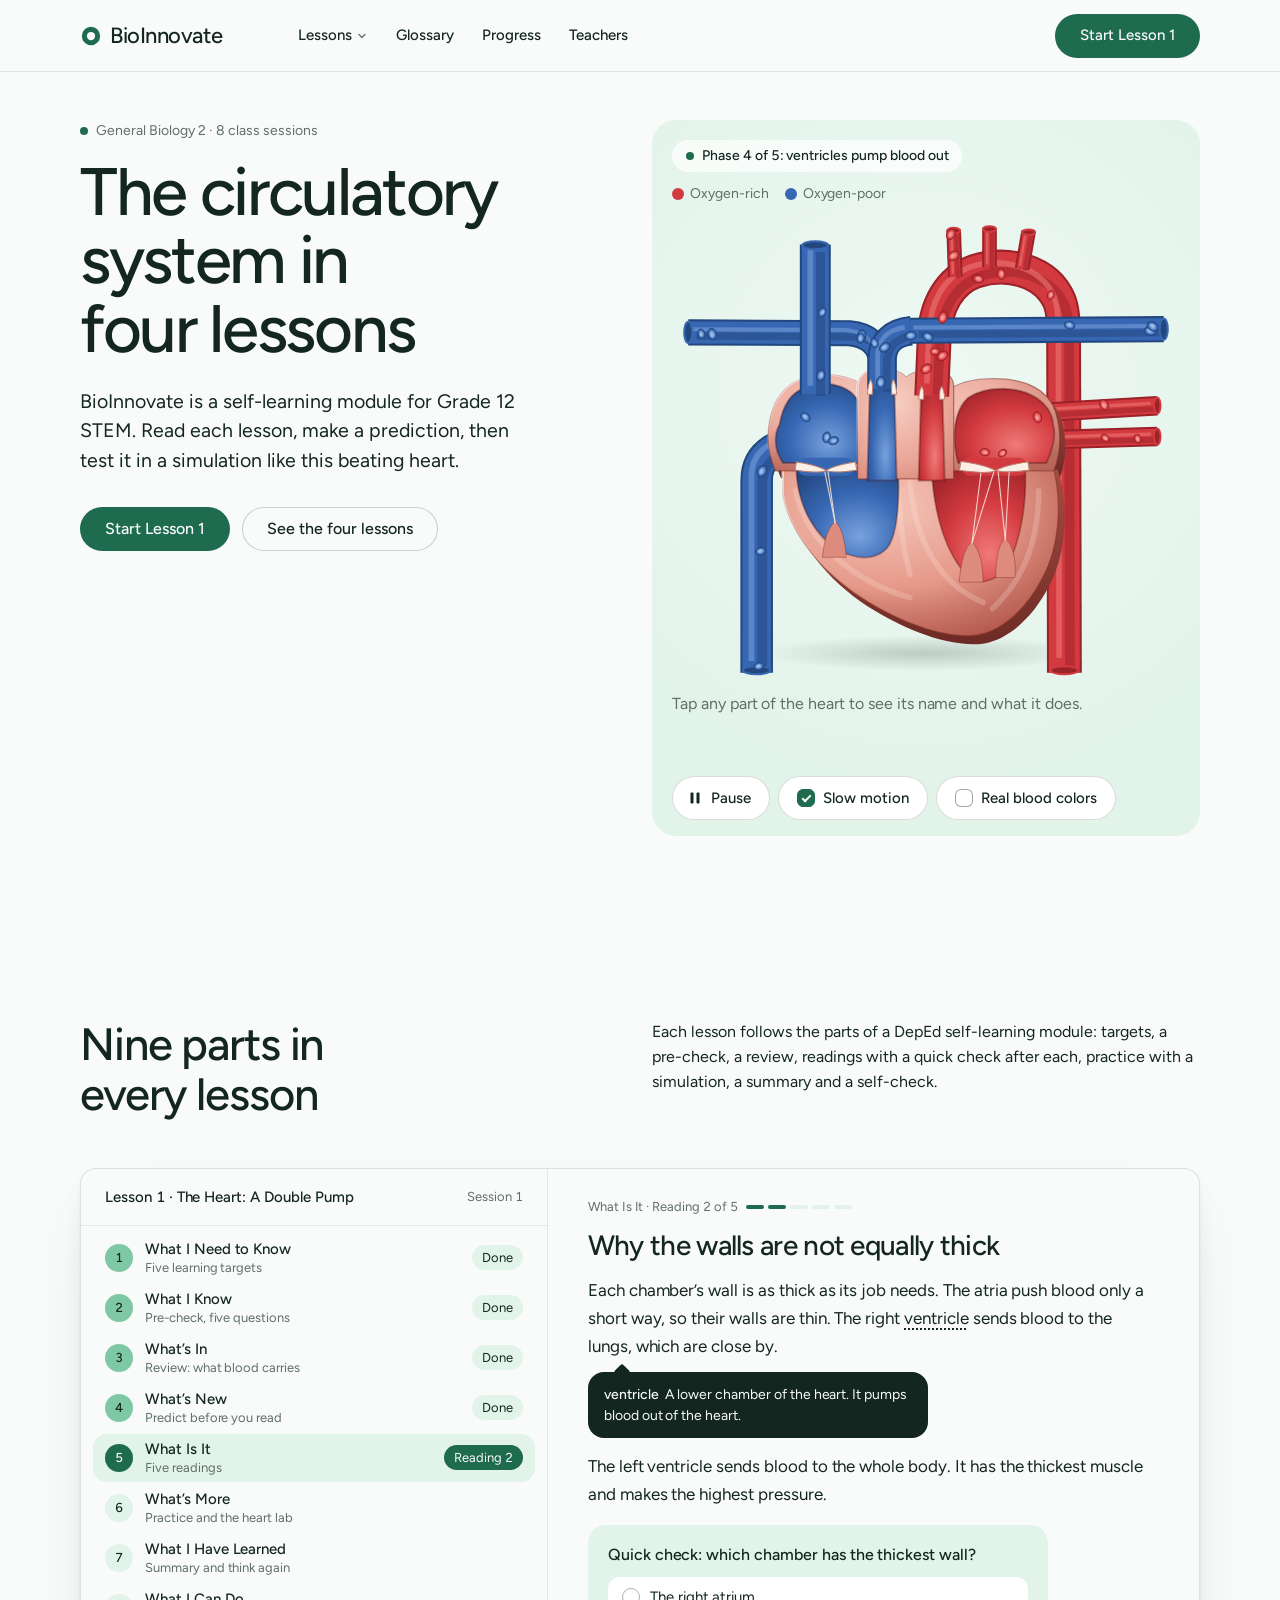
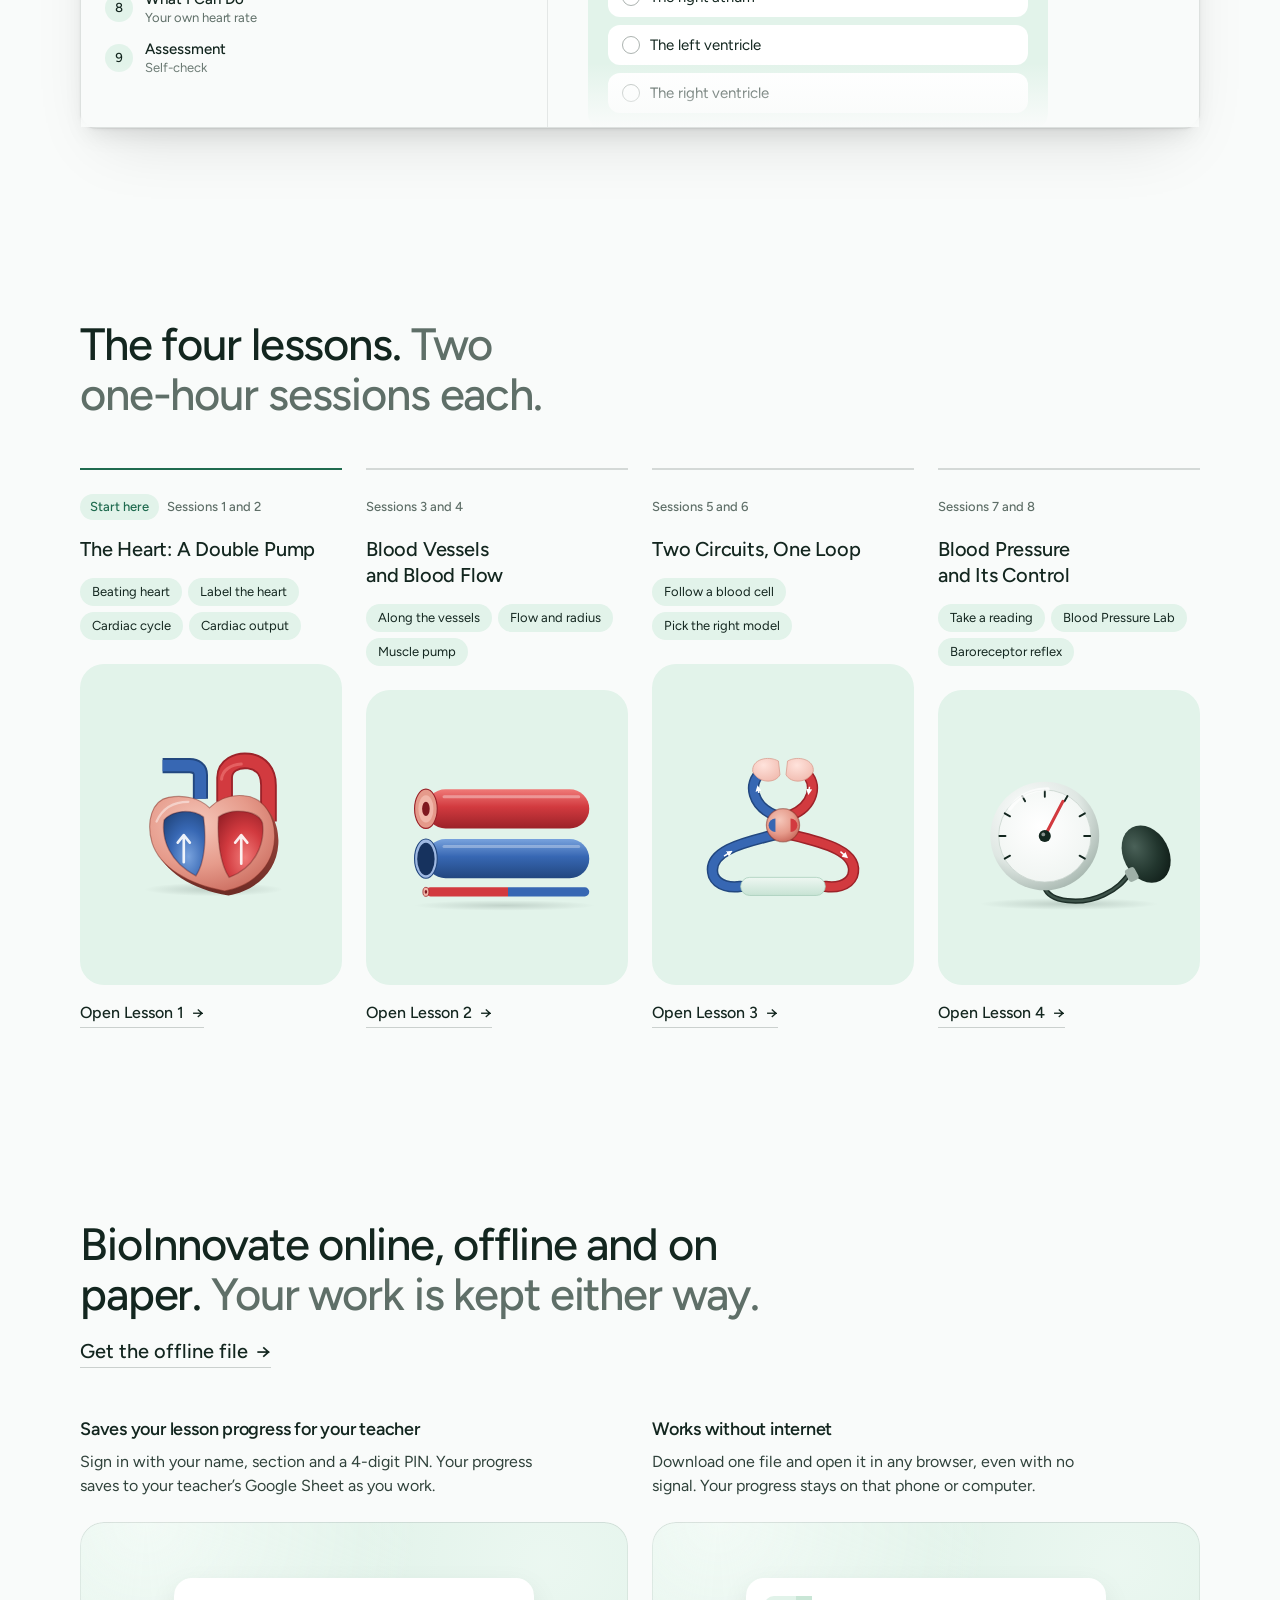
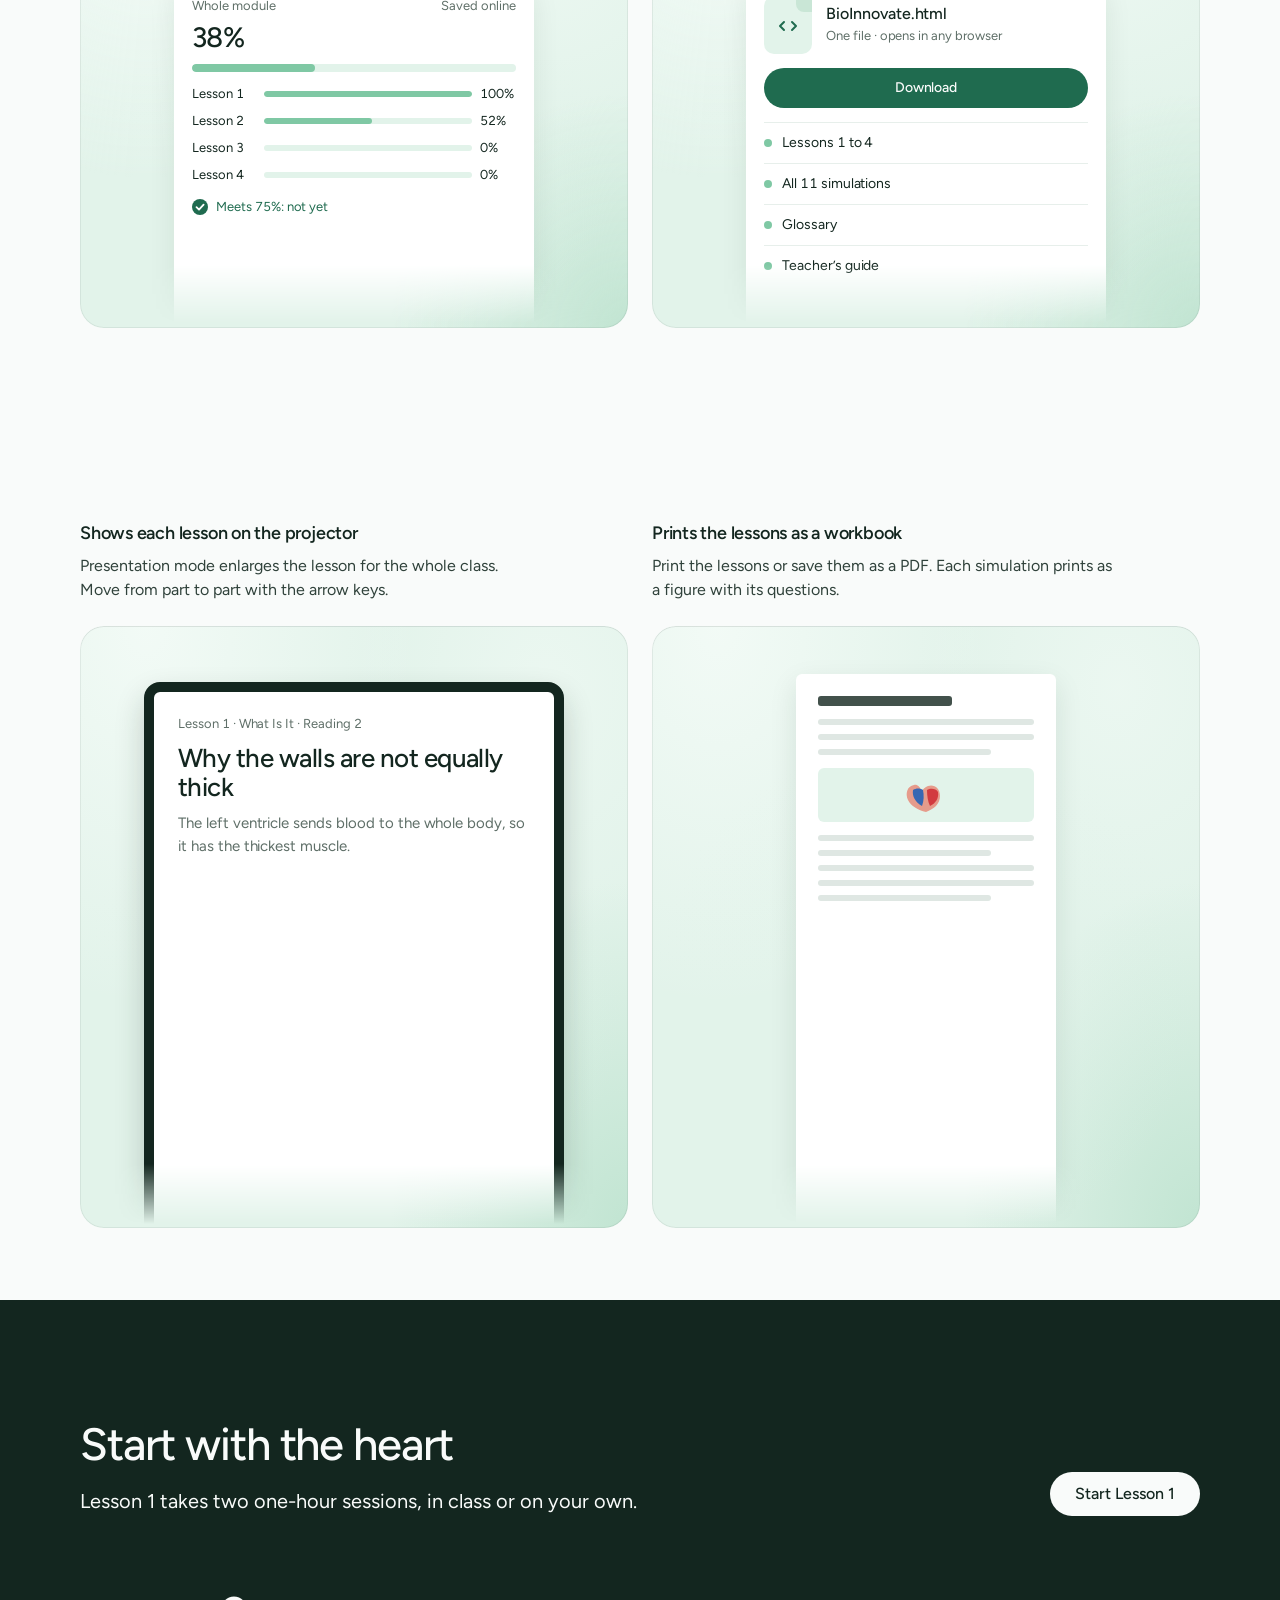
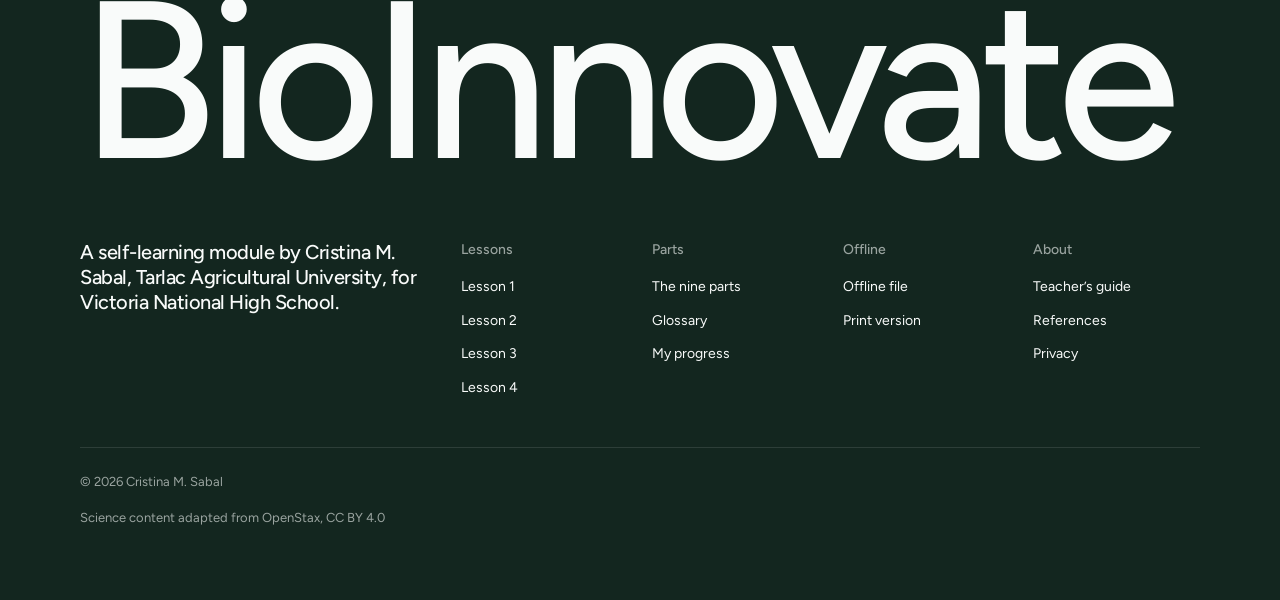
==== index.html @ c9f51836 "BioInnovate: four lessons, simulations, online saving, teacher guide, print and offline file Co-Auth" ====
<!doctype html>
<html lang="en" data-type="software" data-radius="round" data-buttons="solid" data-motion>
<head>
<meta charset="utf-8">
<meta name="viewport" content="width=device-width, initial-scale=1">
<title>BioInnovate: circulatory system lessons for Grade 12 STEM</title>
<meta name="description" content="A self-learning module on the heart, blood vessels and blood pressure for General Biology 2, with simulations you can change, online saving and an offline file.">
<meta property="og:type" content="website">
<meta property="og:title" content="BioInnovate: circulatory system lessons for Grade 12 STEM">
<meta property="og:description" content="Four reading-first lessons on the heart and circulation, with simulations, for General Biology 2.">
<meta property="og:image" content="share.jpg">
<meta name="twitter:card" content="summary_large_image">
<link rel="icon" href="favicon.svg" type="image/svg+xml">
<meta name="theme-color" content="#f9fbfa">
<!-- <link rel="canonical" href="https://[the module's address]/"> -->
<meta name="site-kind" content="software">
<meta name="page-type" content="software">
<link rel="preload" href="fonts/figtree.woff" as="font" type="font/woff" crossorigin>
<link rel="stylesheet" href="assets/system.css">
<link rel="stylesheet" href="assets/ui/cards.css">
<link rel="stylesheet" href="assets/motion/motion.css">
<link rel="stylesheet" href="assets/layout/layout.css">
<style>
:root {
  --p-bg: #f9fbfa; --p-surface: #e2f3ea; --p-ink: #13261f; --p-muted: #5f6f68;
  --p-accent: #1f6b4f; --p-accent-ink: #f9fbfa; --p-action: #1f6b4f; --p-action-ink: #f9fbfa;
  --p-inv-bg: #13261f; --p-inv-surface: #21332c; --p-inv-ink: #f9fbfa; --p-inv-muted: #99a39f;
  --p-inv-accent: #f9fbfa; --p-inv-accent-ink: #13261f; --p-inv-action: #f9fbfa; --p-inv-action-ink: #13261f;
  --font-display: "Figtree", system-ui, sans-serif;
  --font-text: "Figtree", system-ui, sans-serif;
  --display-weight: 500;
  --display-tracking: -0.025em;
  --display-tracking-xl: -0.035em;
}
</style>
<link rel="stylesheet" href="assets/ui/base.css">
<link rel="stylesheet" href="css/site.css">
<link rel="stylesheet" href="css/sim.css">
<script>document.documentElement.classList.add('m-enter');setTimeout(()=>document.documentElement.classList.add('m-enter-done'),700)</script>
</head>
<body>
<!-- type: software (BioInnovate is a web module; its lessons and simulations are the product's own UI)
     deal: palette the client's own (brief: Tinig Labs style, start.mjs brand) · type figtree (brief) ·
     hero split (brief: the reference's words-left, panel-right hero) · nav nav-mega with one small menu ·
     close close-word · footer footer-dark (dealt again: footer-statement's sage ground is outside the
     brief's palette) · rhythm space · buttons solid on the round radius: pills, the secondary outlined as in the reference (brief; arrow was dealt) · mark ring · radius round
     (brief: 24px cards, pill buttons) · grounds none · effect none (brief: calm)
     moments: none (brief: nothing moves on scroll; the hero's beating heart is the page's one moving piece)
     screens: hero 1 · inside 1 · lessons 1 · use 2 · closing 1 -->

<header class="nav">
  <div class="wrap nav__bar">
    <a class="skip-link" href="#top">Skip to content</a>
    <a class="nav__logo" href="#top"><span class="mark" data-mark="ring" aria-hidden="true"></span>BioInnovate</a>
    <nav class="nav__links" aria-label="Main">
      <div class="nav__item">
        <a class="nav__link" href="#lessons">Lessons <svg class="chev" viewBox="0 0 12 12" aria-hidden="true"><path d="M3 4.5l3 3 3-3" fill="none" stroke="currentColor" stroke-width="1.5" stroke-linecap="round" stroke-linejoin="round"/></svg></a>
        <div class="nav__menu">
          <div class="wrap grid">
            <div class="menu-col span-3">
              <p class="t-label">Sessions 1 to 4</p>
              <a href="lesson-1.html">The Heart: A Double Pump<span>Chambers, valves, one beat</span></a>
              <a href="lesson-2.html">Blood Vessels and Blood Flow<span>Pressure, speed, resistance</span></a>
            </div>
            <div class="menu-col span-3">
              <p class="t-label">Sessions 5 to 8</p>
              <a href="lesson-3.html">Two Circuits, One Loop<span>The lungs, the body, real color</span></a>
              <a href="lesson-4.html">Blood Pressure and Its Control<span>Readings and how they change</span></a>
            </div>
          </div>
        </div>
      </div>
      <div class="nav__item"><a class="nav__link" href="glossary.html">Glossary</a></div>
      <div class="nav__item"><a class="nav__link" href="progress.html">Progress</a></div>
      <div class="nav__item"><a class="nav__link" href="teacher.html">Teachers</a></div>
    </nav>
    <div class="nav__actions">
      <a class="btn btn--primary" href="lesson-1.html">Start Lesson 1</a>
    </div>
    <button class="nav__toggle" type="button" aria-expanded="false" aria-label="Menu">
      <svg width="18" height="18" viewBox="0 0 18 18" aria-hidden="true"><path d="M2 5h14M2 13h14" stroke="currentColor" stroke-width="1.6" stroke-linecap="round"/></svg>
    </button>
  </div>
</header>

<main id="top">
  <section class="hero hero--split" data-enter aria-labelledby="hero-h">
    <div class="wrap"><div class="hero-text grid hero__grid">
      <div class="hero__text span-5">
        <p class="hero__kicker"><span class="dot" aria-hidden="true"></span>General Biology 2 · 8 class sessions</p>
        <h1 id="hero-h">The circulatory system in four lessons</h1>
        <p class="hero__lead">BioInnovate is a self-learning module for Grade 12 STEM. Read each lesson, make a prediction, then test it in a simulation like this beating heart.</p>
        <div class="btn-row"><a class="btn btn--primary" href="lesson-1.html">Start Lesson 1</a><a class="btn btn--secondary" href="#lessons">See the four lessons</a></div>
      </div>
      <div class="hero__media hero__sim span-6 start-7" data-enter-media>
        <div id="hero-heart" class="ui ui-sim"></div>
      </div>
    </div></div>
  </section>

  <section class="section" id="inside" aria-labelledby="inside-h">
    <div class="wrap">
      <div class="grid">
        <h2 id="inside-h" class="span-5">Nine parts in every lesson</h2>
        <p class="span-6 start-7">Each lesson follows the parts of a DepEd self-learning module: targets, a pre-check, a review, readings with a quick check after each, practice with a simulation, a summary and a self-check.</p>
      </div>
      <div class="ui app fill" role="img" aria-label="Lesson 1 open on its fifth part, What Is It: the nine parts listed beside the second reading, with a glossary note open and a quick check below">
        <div class="app__pane app__pane--list"><div class="ui ui-parts">
          <div class="lw-bar"><span class="lw-bar__title">Lesson 1 · The Heart: A Double Pump</span><span class="lw-bar__meta">Session 1</span></div>
          <div class="lw-list">
            <div class="lw-row" data-state="done"><span class="lw-row__n">1</span><span class="lw-row__name">What I Need to Know<span class="lw-row__sub">Five learning targets</span></span><span class="lw-chip">Done</span></div>
            <div class="lw-row" data-state="done"><span class="lw-row__n">2</span><span class="lw-row__name">What I Know<span class="lw-row__sub">Pre-check, five questions</span></span><span class="lw-chip">Done</span></div>
            <div class="lw-row" data-state="done"><span class="lw-row__n">3</span><span class="lw-row__name">What’s In<span class="lw-row__sub">Review: what blood carries</span></span><span class="lw-chip">Done</span></div>
            <div class="lw-row" data-state="done"><span class="lw-row__n">4</span><span class="lw-row__name">What’s New<span class="lw-row__sub">Predict before you read</span></span><span class="lw-chip">Done</span></div>
            <div class="lw-row" data-state="now"><span class="lw-row__n">5</span><span class="lw-row__name">What Is It<span class="lw-row__sub">Five readings</span></span><span class="lw-chip">Reading 2</span></div>
            <div class="lw-row"><span class="lw-row__n">6</span><span class="lw-row__name">What’s More<span class="lw-row__sub">Practice and the heart lab</span></span></div>
            <div class="lw-row"><span class="lw-row__n">7</span><span class="lw-row__name">What I Have Learned<span class="lw-row__sub">Summary and think again</span></span></div>
            <div class="lw-row"><span class="lw-row__n">8</span><span class="lw-row__name">What I Can Do<span class="lw-row__sub">Your own heart rate</span></span></div>
            <div class="lw-row"><span class="lw-row__n">9</span><span class="lw-row__name">Assessment<span class="lw-row__sub">Self-check</span></span></div>
          </div>
        </div></div>
        <div class="app__pane app__pane--open">
          <div class="ui ui-reading lw-open">
            <div class="lw-open__label">What Is It · Reading 2 of 5 <span class="lw-open__dots"><i class="on"></i><i class="on"></i><i></i><i></i><i></i></span></div>
            <div class="lw-open__title">Why the walls are not equally thick</div>
            <p>Each chamber’s wall is as thick as its job needs. The atria push blood only a short way, so their walls are thin. The right <span class="lw-term">ventricle</span> sends blood to the lungs, which are close by.</p>
            <div class="lw-pop"><b>ventricle</b> A lower chamber of the heart. It pumps blood out of the heart.</div>
            <p class="lw-p2">The left ventricle sends blood to the whole body. It has the thickest muscle and makes the highest pressure.</p>
            <div class="lw-check">
              <div class="lw-check__q">Quick check: which chamber has the thickest wall?</div>
              <div class="lw-opt"><i></i>The right atrium</div>
              <div class="lw-opt"><i></i>The left ventricle</div>
              <div class="lw-opt"><i></i>The right ventricle</div>
            </div>
          </div>
        </div>
      </div>
    </div>
  </section>

  <section class="section" id="lessons" aria-labelledby="lessons-h">
    <div class="wrap">
      <div class="section-head">
        <h2 id="lessons-h">The four lessons. <span class="muted desk">Two one-hour sessions each.</span></h2>
      </div>
      <ol class="grid path fill">
        <li class="path__step span-3 m-zoom" data-state="now">
          <p class="path__state"><span class="path__chip">Start here</span><span>Sessions 1 and 2</span></p>
          <h3>The Heart: A Double Pump</h3>
          <ul class="path__sims"><li>Beating heart</li><li>Label the heart</li><li>Cardiac cycle</li><li>Cardiac output</li></ul>
          <div class="path__pic"><img src="img/l1.svg" alt="A heart cut open: a blue right side and a red left side, two pumps side by side" width="320" height="200" loading="lazy"></div>
          <a class="link" href="lesson-1.html">Open Lesson 1</a>
        </li>
        <li class="path__step span-3 m-zoom" data-state="next">
          <p class="path__state"><span>Sessions 3 and 4</span></p>
          <h3>Blood Vessels and Blood Flow</h3>
          <ul class="path__sims"><li>Along the vessels</li><li>Flow and radius</li><li>Muscle pump</li></ul>
          <div class="path__pic"><img src="img/l2.svg" alt="Three blood vessels cut across: an artery, a vein and a capillary" width="320" height="200" loading="lazy"></div>
          <a class="link" href="lesson-2.html">Open Lesson 2</a>
        </li>
        <li class="path__step span-3 m-zoom" data-state="next">
          <p class="path__state"><span>Sessions 5 and 6</span></p>
          <h3>Two Circuits, One Loop</h3>
          <ul class="path__sims"><li>Follow a blood cell</li><li>Pick the right model</li></ul>
          <div class="path__pic"><img src="img/l3.svg" alt="Blood’s double loop: heart to lungs and back, then heart to body and back" width="320" height="200" loading="lazy"></div>
          <a class="link" href="lesson-3.html">Open Lesson 3</a>
        </li>
        <li class="path__step span-3 m-zoom" data-state="next">
          <p class="path__state"><span>Sessions 7 and 8</span></p>
          <h3>Blood Pressure and Its Control</h3>
          <ul class="path__sims"><li>Take a reading</li><li>Blood Pressure Lab</li><li>Baroreceptor reflex</li></ul>
          <div class="path__pic"><img src="img/l4.svg" alt="A blood pressure gauge joined by a tube to a squeeze bulb" width="320" height="200" loading="lazy"></div>
          <a class="link" href="lesson-4.html">Open Lesson 4</a>
        </li>
      </ol>
    </div>
  </section>

  <section class="section g2 g2m" id="use" aria-labelledby="use-h">
    <div class="wrap">
      <div class="group">
        <div class="section-head">
          <h2 id="use-h">BioInnovate online, offline and on paper. <span class="muted desk">Your work is kept either way.</span></h2>
          <p><a class="link" href="BioInnovate.html" download>Get the offline file</a></p>
        </div>
        <div class="grid">
          <article class="card card--row card--open span-6">
            <h3>Saves your lesson progress for your teacher</h3>
            <p>Sign in with your name, section and a 4-digit PIN. <span class="desk">Your progress saves to your teacher’s Google Sheet as you work.</span></p>
            <div class="panel"><div class="stage stage--fade-b"><div class="at-rise fit to-edge" style="--fit-max:360px;--ax:max(24px, 50% - 180px);--ay:56px;--ay-sm:24px">
              <div class="ui ui-mini mini" role="img" aria-label="A progress card: whole module 38 percent, Lesson 1 done, Lesson 2 half done, saved online">
                <div class="mini__label"><span>Whole module</span><span>Saved online</span></div>
                <div class="mini__big">38%</div>
                <div class="mini__bar"><i style="width:38%"></i></div>
                <div class="mini__rows">
                  <div class="mini__row"><span>Lesson 1</span><span class="mini__bar"><i style="width:100%"></i></span><span>100%</span></div>
                  <div class="mini__row"><span>Lesson 2</span><span class="mini__bar"><i style="width:52%"></i></span><span>52%</span></div>
                  <div class="mini__row"><span>Lesson 3</span><span class="mini__bar"><i style="width:0%"></i></span><span>0%</span></div>
                  <div class="mini__row"><span>Lesson 4</span><span class="mini__bar"><i style="width:0%"></i></span><span>0%</span></div>
                </div>
                <div class="mini__ok">Meets 75%: not yet</div>
              </div>
            </div></div></div>
          </article>
          <article class="card card--row card--open span-6">
            <h3>Works without internet</h3>
            <p>Download one file and open it in any browser, even with no signal. <span class="desk">Your progress stays on that phone or computer.</span></p>
            <div class="panel"><div class="stage stage--fade-b"><div class="at-rise fit to-edge" style="--fit-max:360px;--ax:max(24px, 50% - 180px);--ay:56px;--ay-sm:24px">
              <div class="ui ui-mini mini" role="img" aria-label="A download card for the one-file offline version of BioInnovate and what it holds">
                <div class="mini-file">
                  <span class="mini-file__ico"><svg viewBox="0 0 24 24" aria-hidden="true"><path d="M8 8 4 12l4 4M16 8l4 4-4 4" fill="none" stroke="#1f6b4f" stroke-width="2" stroke-linecap="round" stroke-linejoin="round"/></svg></span>
                  <span><span class="mini-file__name">BioInnovate.html</span><span class="mini-file__sub">One file · opens in any browser</span></span>
                </div>
                <div class="mini-file__btn">Download</div>
                <div class="mini-file__list"><span>Lessons 1 to 4</span><span>All 11 simulations</span><span>Glossary</span><span>Teacher’s guide</span></div>
              </div>
            </div></div></div>
          </article>
        </div>
      </div>
      <div class="grid">
        <article class="card card--row card--open span-6">
          <h3>Shows each lesson on the projector</h3>
          <p>Presentation mode enlarges the lesson for the whole class. <span class="desk">Move from part to part with the arrow keys.</span></p>
          <div class="panel"><div class="stage stage--fade-b"><div class="at-rise fit to-edge" style="--fit-max:420px;--ax:max(24px, 50% - 210px);--ay:56px;--ay-sm:24px">
            <div class="ui ui-mini mini-slide" role="img" aria-label="A lesson part shown large on a projector in presentation mode">
              <span class="mini-slide__k">Lesson 1 · What Is It · Reading 2</span>
              <span class="mini-slide__t">Why the walls are not equally thick</span>
              <span class="mini-slide__p">The left ventricle sends blood to the whole body, so it has the thickest muscle.</span>
              <span class="mini-slide__keys" aria-hidden="true"><i>←</i><i>→</i></span>
            </div>
          </div></div></div>
        </article>
        <article class="card card--row card--open span-6">
          <h3>Prints the lessons as a workbook</h3>
          <p>Print the lessons or save them as a PDF. <span class="desk">Each simulation prints as a figure with its questions.</span></p>
          <div class="panel"><div class="stage stage--fade-b"><div class="at-rise fit to-edge" style="--fit-max:260px;--ax:max(24px, 50% - 130px);--ay:48px;--ay-sm:24px">
            <div class="ui ui-mini mini-page" role="img" aria-label="A printed workbook page with a title, text, a figure and question lines">
              <i class="t"></i><i></i><i></i><i class="s"></i>
              <span class="fig"><svg viewBox="0 0 60 40" aria-hidden="true"><path d="M18 10c-7 1-9 9-6 15 3 6 10 10 18 12 8-3 14-8 14-16 0-8-6-12-12-10-3 1-5 3-6 5-2-4-5-7-8-6z" fill="#e69b8b"/><path d="M17 15c-1 6 2 12 9 16 2-5 2-11 1-16-3-2-7-2-10 0z" fill="#3767b3"/><path d="M31 15c0 6 1 12 3 16 6-3 9-8 8-14-2-4-8-4-11-2z" fill="#d23a3f"/></svg></span>
              <i></i><i class="s"></i><i></i><i></i><i class="s"></i>
            </div>
          </div></div></div>
        </article>
      </div>
    </div>
  </section>
</main>

<footer class="footer closing footer--dark ground-inverse g2m" id="contact" aria-labelledby="close-h">
  <div class="wrap">
    <div class="closing__cta close--word">
      <div class="section-head--split">
        <div><h2 id="close-h">Start with the heart</h2><p class="t-lead">Lesson 1 takes two one-hour sessions, in class or on your own.</p></div>
        <a class="btn btn--primary" href="lesson-1.html">Start Lesson 1</a>
      </div>
      <p class="close__word" aria-hidden="true">BioInnovate</p>
    </div>
    <div class="closing__links">
      <div class="grid">
        <div class="span-4 stack-4">
          <p class="footer__lede">A self-learning module by Cristina M. Sabal, Tarlac Agricultural University, for Victoria National High School.</p>
        </div>
        <div class="span-2 footer__col"><h3>Lessons</h3><ul><li><a href="lesson-1.html">Lesson 1</a></li><li><a href="lesson-2.html">Lesson 2</a></li><li><a href="lesson-3.html">Lesson 3</a></li><li><a href="lesson-4.html">Lesson 4</a></li></ul></div>
        <div class="span-2 footer__col"><h3>Parts</h3><ul><li><a href="#inside">The nine parts</a></li><li><a href="glossary.html">Glossary</a></li><li><a href="progress.html">My progress</a></li></ul></div>
        <div class="span-2 footer__col"><h3>Offline</h3><ul><li><a href="BioInnovate.html" download>Offline file</a></li><li><a href="print.html">Print version</a></li></ul></div>
        <div class="span-2 footer__col"><h3>About</h3><ul><li><a href="teacher.html">Teacher’s guide</a></li><li><a href="references.html">References</a></li><li><a href="privacy.html">Privacy</a></li></ul></div>
      </div>
      <div class="footer__legal">
        <span>&copy; 2026 Cristina M. Sabal</span>
        <div class="socials"></div>
        <a class="credits" href="references.html">Science content adapted from OpenStax, CC BY 4.0</a>
      </div>
    </div>
  </div>
</footer>

<script type="module" src="assets/system.js"></script>
<script type="module" src="assets/motion/motion.js"></script>
<script type="module" src="assets/layout/layout.js"></script>
<script src="js/heart.js"></script>
<script src="js/site.js"></script>
<script>BioHeart.mount(document.getElementById('hero-heart'), { mode: 'hero' });</script>
</body>
</html>
---- assets/system.css ----
/*
  taste-skill system.css - the one system for the page. Link it first, then assets/ui/cards.css (the
  feature card, its panel and the fragment placements), then set the palette (--p-*), the fonts and
  the radius set on :root in the page (node scripts/start.mjs prints that block).
  Do not add a second grid, spacing scale, type scale, radius scale, button or card style.
*/

/* ---------------------------------------------------------------- tokens */
:root {
  /* palette (hex only; fx.js reads --bg --surface --ink --muted --accent --accent-ink) */
  --p-bg: #ffffff;
  --p-surface: #f4f4f4;
  --p-ink: #111111;
  --p-muted: #6b6b6b;
  --p-accent: #1a4be0;
  --p-accent-ink: #ffffff;
  --p-action: #1a4be0;      /* buttons, links, focus: the accent, or the ink when the accent is too pale */
  --p-action-ink: #ffffff;
  --p-inv-bg: #111111;
  --p-inv-surface: #1c1c1c;
  --p-inv-ink: #f4f4f4;
  --p-inv-muted: #a3a3a3;
  --p-inv-accent: #ffffff;
  --p-inv-accent-ink: #111111;
  --p-inv-action: #ffffff;
  --p-inv-action-ink: #111111;
  /* the lit ground behind UI and in the closing band (references/cards.md), one per page, tech pages only
     (none on kind other, which is flat): <html data-ground="sand|sky|sage|painting">. system.js gives it to every ground
     that holds UI, on light and dark pages alike; --hue on one panel changes only its accent */
  --ground-bg: #d9ccb7; --ground-surface: #e9e0d2; --ground-ink: #2a2622; --ground-muted: #5a534a; --ground-accent: #a8794a;

  /* fonts */
  --font-display: system-ui, -apple-system, "Segoe UI", sans-serif;
  --font-text: system-ui, -apple-system, "Segoe UI", sans-serif;
  --font-mono: ui-monospace, "SFMono-Regular", Menlo, Consolas, monospace;
  --display-weight: 400;    /* headlines 400; 500 on a tech page (software, gaming, hardware) */
  --display-tracking: -0.025em;

  /* the page rhythm (references/layout-v4.md): one section per screen. The header is fixed and
     --nav tall; every section is padded --padt above and --padb (plus the phone action bar, --bar)
     below, and is exactly one or two screens tall (--h: 1 or 2; --hm on a phone). The hero's words
     start --hgap under the header and its content ends --hpadb above the fold. */
  --nav: 72px;
  --padt: 120px;
  --padb: 72px;
  --hgap: 48px;
  --hpadb: 64px;
  --bar: 0px;
  /* grid: one .wrap (alias .container) for the header, every section and the footer, the same
     --gut on both sides: 1280 wide at x 80-1360 at 1440, 342 at x 24-366 at 390 */
  --container: 1280px;
  --gut: 80px;
  --pad: var(--gut);
  --gutter: 24px;

  /* spacing: 4/8 scale */
  --s-1: 4px;  --s-2: 8px;  --s-3: 12px; --s-4: 16px; --s-5: 24px;
  --s-6: 32px; --s-7: 48px; --s-8: 64px; --s-9: 96px; --s-10: 128px;
  --section: 40px;      /* only a .section outside main (the kit's demo pages); every main > section and
                           footer.closing take --padt and --padb */
  --section-band: 56px; /* the same for an older footer outside footer.closing */
  --head-gap: 48px;     /* the one heading-to-content gap, 32 on a phone (layout.css reads it as --ly-head-gap) */
  --card-pad: 16px;     /* card padding (cards.css sets its own for cards with a panel) */
  --card-gap: 16px;     /* gap between cards */

  /* type scale (the only sizes on the page) */
  --t-label: 13px;
  --t-small: 14px;
  --t-body: 16px;
  --t-lead: 18px;
  --t-card: 18px;
  --t-h3: 24px;
  /* straight lines from the phone size at 390 to the desktop size at 1440 (system.md's table) */
  --t-h2: clamp(30px, 1.72vw + 23.3px, 48px);
  --t-h1: clamp(38px, 3.24vw + 25.4px, 72px);
  /* a big number stays a step under the h2 (VI-11): 38 at 1440, 28 at 390, so it never reads as a
     section heading; a stats row and a price set their own, smaller still */
  --t-stat: clamp(28px, .952vw + 24.29px, 38px);

  /* radius: one scale (soft by default; data-radius on <html> switches it) */
  --r-sm: 8px;  --r-md: 12px; --r-lg: 20px; --r-btn: 8px;

  /* controls (fixed here; a page never adds its own) */
  --btn-h: 44px;
  --btn-h-sm: 36px;
  --nav-h: var(--nav);  /* the older name, kept for the kit's files */
  --icon: 16px;         /* small icons: socials, menu chevrons, mono brand marks */

  /* motion: the one UI ease-out (motion.css --m-ease and ui/base.css --u-ease read it; references/motion.md) */
  --ease: cubic-bezier(.2, .8, .2, 1);
  --dur: 180ms;
}
html[data-radius="sharp"] { --r-sm: 4px; --r-md: 6px;  --r-lg: 8px;  --r-btn: 4px; }
html[data-radius="soft"]  { --r-sm: 8px; --r-md: 12px; --r-lg: 20px; --r-btn: 8px; }
html[data-radius="round"] { --r-sm: 10px; --r-md: 16px; --r-lg: 24px; --r-btn: 999px; }
/* the four lit grounds (references/cards.md); sand is the default above. painting goes with
   painterly-landscape (x.ai's daylight sky over olive hills) */
html[data-ground="sky"]      { --ground-bg: #c6d3df; --ground-surface: #d6e0e9; --ground-ink: #25303a; --ground-muted: #4d5964; --ground-accent: #3f6a92; }
html[data-ground="sage"]     { --ground-bg: #cdd6c6; --ground-surface: #dce3d6; --ground-ink: #262d24; --ground-muted: #535b51; --ground-accent: #6c8e63; }
html[data-ground="painting"] { --ground-bg: #79a8d6; --ground-surface: #a6c4e2; --ground-ink: #16212c; --ground-muted: #273949; --ground-accent: #9c9b3c; }
/* cards.css takes its card and panel radii from this scale */
html[data-radius] .card { --c-r: var(--r-lg); }
html[data-radius] .panel { --p-r: var(--r-md); }

/* a phone: the header 56, the sections padded 96 / 48, the hero's words 40 under the header and its
   content ending 24 above the fold, 24 at both sides, 12 between columns */
@media (max-width: 639px) {
  :root { --nav: 56px; --padt: 96px; --padb: 48px; --hgap: 40px; --hpadb: 24px; --gut: 24px; --gutter: 12px; --card-gap: 12px; --head-gap: 32px; }
}
@media (min-width: 640px) {
  :root { --gut: 48px; --section: 48px; --section-band: 72px; --card-pad: 24px; }
}
@media (min-width: 1024px) {
  :root { --gut: 80px; --section: 56px; --section-band: 96px; --card-gap: 24px;
          --t-lead: 20px; --t-card: 20px; --t-h3: 28px; }
  /* a place (and a local service): the 1200 column at x 120-1320 */
  html[data-type="place"] { --gut: 120px; --container: 1200px; }
}
/* a place (VI-06, ST-96, PH-23): its own smaller type (h1 48/53 and 32/37, h2 32/40 and 24/30, titles
   and the sub-line 20 and 18), the Recipe 3 hero's gap under its photograph (40, 24 on a phone),
   square photographs and cards and 2px buttons, whatever data-radius and data-buttons say */
:root[data-type="place"] {
  --hgap: 40px;
  --t-h1: clamp(32px, 1.524vw + 26.06px, 48px);
  --t-h2: clamp(24px, .762vw + 21px, 32px);
  --t-h3: clamp(20px, .381vw + 18.51px, 24px);
  --r-sm: 2px; --r-md: 0px; --r-lg: 0px; --r-btn: 2px;
}
:root[data-type="place"] :is(h1, .t-h1) { line-height: 1.104; }
:root[data-type="place"] :is(h2, .t-h2) { line-height: 1.25; }
@media (max-width: 639px) {
  :root[data-type="place"] { --hgap: 24px; }
  :root[data-type="place"] :is(h1, .t-h1) { line-height: 1.156; }
}

/* ---------------------------------------------------------------- grounds (at most three) */
:root, .ground-base {
  --bg: var(--p-bg); --surface: var(--p-surface); --ink: var(--p-ink); --muted: var(--p-muted);
  --accent: var(--p-accent); --accent-ink: var(--p-accent-ink); --card: var(--p-surface);
  --action: var(--p-action); --action-ink: var(--p-action-ink);
}
.ground-surface {
  --bg: var(--p-surface); --surface: var(--p-bg); --ink: var(--p-ink); --muted: var(--p-muted);
  --accent: var(--p-accent); --accent-ink: var(--p-accent-ink); --card: var(--p-bg);
  --action: var(--p-action); --action-ink: var(--p-action-ink);
}
.ground-inverse {
  --bg: var(--p-inv-bg); --surface: var(--p-inv-surface); --ink: var(--p-inv-ink); --muted: var(--p-inv-muted);
  --accent: var(--p-inv-accent); --accent-ink: var(--p-inv-accent-ink); --card: var(--p-inv-surface);
  --action: var(--p-inv-action); --action-ink: var(--p-inv-action-ink);
}
:root, .ground-base, .ground-surface, .ground-inverse {
  --line: color-mix(in oklab, var(--ink) 11%, transparent);
  --line-strong: color-mix(in oklab, var(--ink) 20%, transparent);
  /* effects (fx.js) and UI fragments (assets/ui) take the colours of the ground they sit on */
  --fx-bg: var(--bg); --fx-surface: var(--surface); --fx-ink: var(--ink); --fx-muted: var(--muted);
  --fx-accent: var(--accent); --fx-accent-ink: var(--accent-ink);
  --ui-font: var(--font-text); --ui-mono: var(--font-mono); --ui-radius: var(--r-md);
}
.ground-base, .ground-surface, .ground-inverse { background: var(--bg); color: var(--ink); }

/* ---------------------------------------------------------------- base */
*, *::before, *::after { box-sizing: border-box; }
/* an anchor lands on the section's top (the judge's frame): the fixed header covers --nav of its --padt */
html { -webkit-text-size-adjust: 100%; scroll-padding-top: 0; scroll-behavior: auto; margin: 0; }
body {
  margin: 0; background: var(--bg); color: var(--ink);
  font: 400 var(--t-body)/1.55 var(--font-text);
  -webkit-font-smoothing: antialiased; text-rendering: optimizeLegibility; overflow-x: clip;
}
img, svg, video, canvas { display: block; max-width: 100%; }
/* hidden means hidden, also on an img the line above makes a block (a menu tab's photograph, a peek photograph) */
[hidden] { display: none !important; }
img, video { height: auto; }
a { color: inherit; text-decoration: none; }
button { font: inherit; color: inherit; }
h1, h2, h3, h4, p, ul, ol, figure, blockquote { margin: 0; }
ul, ol { padding: 0; list-style: none; }
h1, h2, h3, h4 {
  font-family: var(--font-display); font-weight: var(--display-weight);
  letter-spacing: var(--display-tracking); text-wrap: balance; overflow-wrap: break-word;
  /* a long word (a German compound at 390) breaks at a syllable with a hyphen, in the language of <html lang>;
     only words of 10 letters or more, 4 at least on each side, so a short English heading never breaks */
  hyphens: auto; -webkit-hyphens: auto; hyphenate-limit-chars: 10 4 4;
}
h1, .t-h1 { font-size: var(--t-h1); line-height: 1.04; }
h2, .t-h2 { font-size: var(--t-h2); line-height: 1.1; }
h3, .t-h3 { font-size: var(--t-h3); line-height: 1.2; }
h4, .t-card { font-family: var(--font-text); font-weight: 500; font-size: var(--t-card); line-height: 1.3; letter-spacing: -0.01em; }
p { text-wrap: pretty; }
.t-lead  { font-size: var(--t-lead); line-height: 1.5; }
.t-body  { font-size: var(--t-body); line-height: 1.55; }
.t-small { font-size: var(--t-small); line-height: 1.5; }
.t-label { font-size: var(--t-label); font-weight: 500; line-height: 1.4; letter-spacing: 0.01em; }
.t-stat  { font-family: var(--font-display); font-weight: var(--display-weight); font-size: var(--t-stat);
           line-height: 1; letter-spacing: var(--display-tracking); font-variant-numeric: tabular-nums; }
.muted { color: var(--muted); }
.mono  { font-family: var(--font-mono); }
.measure { max-width: 62ch; }
:focus-visible { outline: 2px solid var(--action); outline-offset: 2px; border-radius: 2px; }
::selection { background: color-mix(in oklab, var(--accent) 30%, transparent); }

/* ---------------------------------------------------------------- grid */
.wrap, .container { width: min(100% - 2 * var(--gut), var(--container)); margin-inline: auto; padding-inline: 0; }
.grid { display: grid; grid-template-columns: repeat(12, minmax(0, 1fr)); column-gap: var(--gutter); row-gap: var(--card-gap); }
.grid > * { min-width: 0; grid-column: 1 / -1; }
.section { padding-block: var(--section); }

/* ---------------------------------------------------------------- one section per screen
   The page is a stack of screens. Framed at scrollY = k x the screen height, a shot shows exactly one
   section: the hero alone on the first screen, every other section (and footer.closing, the close and
   the footer in one) exactly one or two screens tall, its h2 first, --padt under its top. Heights
   and padding do it: no pinning, snapping or script.
     <section class="section" id=".." style="--h: 2">     (2 screens; --hm sets a phone's count alone)
       <div class="wrap"> the h2 first, then the content </div>     (the one in-flow child)
     </section>
   A layer (a full-bleed photograph or ground behind the words) is an <img class="layer" aria-hidden="true">
   beside the .wrap. Content must fit: one screen holds 708px of content at 1440x900 (900 - 120 - 72),
   two hold 1,608 (the second screen's part starts --padt under its top with .g2). From 640 to 1279 a
   section keeps at least its screens and grows past them rather than overlap the next. */
main > :is(section, .section), footer.closing {
  position: relative; box-sizing: border-box;
  height: calc(var(--h, 1) * 100vh); height: calc(var(--h, 1) * 100svh);
  padding: var(--padt) 0 calc(var(--padb) + var(--bar));
}
main > :is(section, .section) > :is(.wrap, .container), footer.closing > .wrap { position: relative; z-index: 1; height: 100%; }
main > :is(section, .section) > :is(.wrap, .container):not(.grid) { display: flex; flex-direction: column; }
/* a .wrap that is the section's grid too (class="wrap grid"): its rows start at the top */
main > :is(section, .section) > :is(.wrap, .container).grid { align-content: start; }
/* .fill: the block that takes what the screen leaves under the heading (a photograph, a frame) */
main > :is(section, .section) > .wrap > .fill { flex: 1 1 0; min-height: 0; }
/* two screens as two groups: row 1 the h2 and the first group, row 2 the rest (no second h2), starting
   --padt under the second screen's top, so the second shot looks like any other section */
main > :is(section, .section).g2, footer.closing.g2 { --h: 2; }
main > :is(section, .section).g2 > :is(.wrap, .container), footer.closing.g2 > .wrap { display: grid; grid-template-rows: minmax(0, 1fr) minmax(0, 1fr); row-gap: calc(var(--padt) + var(--padb) + var(--bar)); }
main > :is(section, .section).g2 > :is(.wrap, .container) > *, footer.closing.g2 > .wrap > * { min-height: 0; align-self: start; }
main > :is(section, .section).g2 > :is(.wrap, .container) > :is(.group, .fill) { align-self: stretch; }
/* a group: one screen's part of a .g2 section (its h2 and first rows, or the rest) */
.group { display: flex; flex-direction: column; min-height: 0; }
/* each screen's card row runs down to that screen's foot (the cards stretch, their panels grow), so
   the second screen of a .g2 is never a short row over an empty ground; both rows end on the same line */
@media (min-width: 1024px) {
  main > :is(section, .section).g2 > .wrap > .grid:last-child,
  main > :is(section, .section).g2 > .wrap > .group > .grid:last-child { align-self: stretch; flex: 1 1 auto; min-height: 0; }
}
.group > .fill { flex: 1 1 0; min-height: 0; }
@media (min-width: 640px) and (max-width: 1279px) {
  main > :is(section, .section):not(.hero, .section--hero), footer.closing {
    height: auto; min-height: calc(var(--h, 1) * 100vh); min-height: calc(var(--h, 1) * 100svh);
  }
  /* the section is a column and its .wrap takes all of it, so a .fill (a photograph, a frame) still
     grows to the section's foot (a min-height percentage would not resolve, leaving it at its least) */
  /* :where() keeps it at no weight, so a page's own phone- or tablet-only hiding (section.desk-only { display: none }) wins */
  :where(main > :is(section, .section):not(.hero, .section--hero), footer.closing) { display: flex; flex-direction: column; }
  main > :is(section, .section):not(.hero, .section--hero) > :is(.wrap, .container), footer.closing > .wrap { flex: 1 0 auto; height: auto; min-height: 0; }
}
/* a phone: lvh (the screen with its bars hidden) for every section but the hero; --hm when stacking
   makes the content taller than the desktop count */
@media (max-width: 639px) {
  /* at least its screens, never less: content a screen cannot hold makes the section taller (the rhythm
     check then asks for --hm: 2 or less content); a fixed height would lay its last rows over the next
     section, the fault the phone shots showed most (a list under the closing heading and its button) */
  main > :is(section, .section):not(.hero, .section--hero), footer.closing {
    height: auto; min-height: calc(var(--hm, var(--h, 1)) * 100vh); min-height: calc(var(--hm, var(--h, 1)) * 100lvh);
  }
  /* one grid row at least the screens tall that grows with the .wrap's content: the .wrap is stretched to
     it, so its .fill and its two groups still share a definite height */
  /* (at no weight, as on the tablet: a page's own section.desk-only { display: none } still hides it) */
  :where(main > :is(section, .section):not(.hero, .section--hero):has(> :is(.wrap, .container)), footer.closing) {
    display: grid; grid-template-columns: minmax(0, 1fr); grid-template-rows: 1fr; grid-auto-rows: auto;
  }
  main > :is(section, .section):not(.hero, .section--hero) > :is(.wrap, .container), footer.closing > .wrap { height: auto; }
  main > :is(section, .section).g2m, footer.closing.g2m { --hm: 2; }
  main > :is(section, .section).g2m > :is(.wrap, .container), footer.closing.g2m > .wrap { display: grid; grid-template-rows: minmax(0, 1fr) minmax(0, 1fr); row-gap: calc(var(--padt) + var(--padb) + var(--bar)); }
  /* stacked in one, the two groups keep the open cards' 32px, so the first group's last panel never meets
     the next card's title */
  main > :is(section, .section).g2:not(.g2m) > :is(.wrap, .container) { display: flex; row-gap: var(--s-6); }
  /* what the two screens leave goes around the second group, so it opens below the header, not on the fold */
  main > :is(section, .section).g2:not(.g2m) > :is(.wrap, .container) > :last-child { margin-block: auto; }
  main > :is(section, .section).g2:not(.g2m) > :is(.wrap, .container) > * { align-self: stretch; }
}
/* a layer: the photograph or ground of a whole section, under its words, edge to edge */
main > :is(section, .section) > :is(img, video, canvas, picture).layer,
footer.closing > :is(img, video, canvas, picture).layer {
  position: absolute; inset: 0; z-index: 0; width: 100%; height: 100%; max-width: none; object-fit: cover; object-position: var(--pos, 50% 50%);
}
main > :is(section, .section) > picture.layer > img { width: 100%; height: 100%; object-fit: cover; }

/* the hero: exactly the first screen, the fixed header over its top. Its words start --hgap under the
   header (--photo adds a full-bleed photograph's height above them on a place); its content ends
   --hpadb above the fold, and nothing of the next section shows, at 1440, 1024, 820 and 390.
     <section class="hero hero--<type>"><div class="wrap"><div class="hero-text"> .. </div>[one strip]</div></section>
   .hero-text holds the whole composition (the words, and the picture or window beside or under them);
   one docked strip (logos, three facts) may follow it, at most 96px, desktop only. */
main > :is(.hero, .section--hero) {
  height: 100vh; height: 100svh; min-height: 0;
  padding: calc(var(--nav) + var(--photo, 0px) + var(--hgap)) 0 calc(var(--hpadb) + var(--bar));
}
:is(.hero, .section--hero) > .wrap { height: 100%; display: grid; grid-template-rows: minmax(0, 1fr) auto; row-gap: var(--s-7); }
:is(.hero, .section--hero) > .wrap > .hero-text { min-height: 0; }
/* a phone: the hero is at least the first screen and grows when a short phone (320x640) cannot hold its
   words, buttons and picture, so nothing of it lies over the next section or under the header */
@media (max-width: 639px) {
  main > :is(.hero, .section--hero) { height: auto; min-height: 100vh; min-height: 100svh; }
  main > :is(.hero, .section--hero):has(> :is(.wrap, .container)) { display: grid; grid-template-columns: minmax(0, 1fr); grid-template-rows: 1fr; grid-auto-rows: auto; }
  main > :is(.hero, .section--hero) > :is(.wrap, .container) { height: auto; }
}
:is(.hero, .section--hero) > .wrap > .hero-strip { grid-row: 2; max-height: 96px; }
@media (max-width: 639px) { :is(.hero, .section--hero) > .wrap > .hero-strip { display: none; } }
.section--hero .section-head { max-width: 860px; }
/* the starter's own hero (hero-split): the words on span-5 top-aligned, the picture on span-6 start-7
   as tall as the hero's content box (at most 716 at 1440x900); a phone stacks words, then the picture
   in what is left */
.hero-text.hero-split { height: 100%; align-items: stretch; }
.hero-split > .hero-copy { align-self: start; }
.hero-split > .hero-visual { position: relative; min-height: 0; height: 100%; }
@media (max-width: 1023px) {
  .hero-text.hero-split { display: flex; flex-direction: column; gap: var(--s-6); }
  .hero-split > .hero-visual { flex: 1 1 0; min-height: 200px; height: auto; }
}
.hero-copy > * + * { margin-top: var(--s-5); }
/* the h1 first in the words' column: its capitals start on the picture's top line, not the line box's
   (the leading above the capitals would put the words about 12px under the photograph's top) */
.hero-copy > h1:first-child { text-box: trim-start cap alphabetic; }
.hero-copy > .btn-row { margin-top: var(--s-6); }
/* three short facts at the foot of the words' column, on the picture's bottom line (no dead space
   under the buttons): <dl class="hero-facts"><div><dt>..</dt><dd>..</dd></div> x3</dl> */
@media (min-width: 1024px) {
  .hero-split > .hero-copy { height: 100%; display: flex; flex-direction: column; }
  .hero-split > .hero-copy > .hero-facts { margin-top: auto; }
}
.hero-facts { display: grid; grid-template-columns: repeat(3, minmax(0, 1fr)); gap: var(--s-5) var(--gutter); margin: 0; }
.hero-facts > div { display: grid; gap: var(--s-1); align-content: start; }
.hero-facts dt { font-size: var(--t-small); color: var(--muted); }
.hero-facts dd { margin: 0; font-weight: 500; }
@media (max-width: 1023px) { .hero-facts { display: none; } }
/* a notice line above the h1 (changed hours, a delivery cut-off): one line with a number, static,
   starting on the left line like the h1 under it */
.hero-notice { font-size: var(--t-small); font-weight: 500; color: var(--ink); }
.hero-notice b, .hero-notice strong { font-weight: 500; color: var(--accent); }
.hero-copy > .hero-notice + h1 { margin-top: var(--s-5); }

/* a phone: open tiles from a row of three or four (rooms, goods, beans) go two-up, an odd last one
   across the row, so a row of three fits one 844px screen (stacked one under another they need two) */
@media (max-width: 639px) {
  .grid > .tile:is(.span-3, .span-4) { grid-column: auto / span 6; }
  .grid > .tile:is(.span-3, .span-4):nth-child(odd of .tile):nth-last-child(1 of .tile) { grid-column: 1 / -1; }
  .grid > .tile:is(.span-3, .span-4) .tile__head { flex-wrap: wrap; gap: 0 var(--s-2); }
}
/* a phone: open cards (words on the ground, the panel under them) stacked one under another keep 32px
   between a panel's foot and the next card's title, so a title never reads as the panel's caption */
@media (max-width: 639px) { .grid:has(> .card--open) { row-gap: var(--s-6); } }
/* a phone stacks a two-screen section's four open tiles into its two screens: their panels take 180px (a wide
   crop), so the h2 and the first two tiles of two lines each end on the first screen and the four inside both,
   not a third of a screen past. A page that sets its group's own --p-h (#features .panel) sets its phone value
   too, as the starter does */
@media (max-width: 639px) { main > :is(section, .section).g2 .card--open > .panel { --p-h: 180px; } }
/* spans: desktop >= 1024. Tablet 640-1023: text cards on span-3 and span-6 go two-up; cards with a
   panel (a visual needs the width; the one exception is a span-6 pair, below)
   and everything else (split text and visuals, span-4 cards, span-5/7/8 blocks) take the full row, so a split stacks and no row is left half empty. Phone < 640: one column. */
@media (min-width: 640px) and (max-width: 1023px) {
  .grid > .card.span-3:not(:has(> .panel)), .grid > .card.span-6:not(:has(> .panel)) { grid-column: auto / span 6; }
  /* the one exception with a panel: a 2x2 (or a pair) of span-6 cards stays two-up from 720px (a panel
     of about 310px and more, wide enough for a kit fragment), so four cards take one or two screens
     at 768-820 instead of a card per row (four stacked panels run past two screens). Split cards and
     every other span keep the full row. Under 720 a card per row. */
  @media (min-width: 720px) {
    .grid > .card.span-6:has(> .panel):not(.card--split) { grid-column: auto / span 6; }
    .grid > .card.span-6:has(> .panel):not(.card--split):nth-child(odd of .card.span-6):nth-last-child(1 of .card.span-6) { grid-column: 1 / -1; }
  }
  /* open tiles (rooms, models, people, a photo pair) go two-up; an odd last one takes the row */
  .grid > .tile:is(.span-3, .span-4, .span-6) { grid-column: auto / span 6; }
  .grid > .tile:is(.span-3, .span-4, .span-6):nth-child(odd of .tile):nth-last-child(1 of .tile) { grid-column: 1 / -1; }
}
@media (min-width: 1024px) {
  .span-2  { grid-column: auto / span 2; }
  .span-3  { grid-column: auto / span 3; }
  .span-4  { grid-column: auto / span 4; }
  .span-5  { grid-column: auto / span 5; }
  .span-6  { grid-column: auto / span 6; }
  .span-7  { grid-column: auto / span 7; }
  .span-8  { grid-column: auto / span 8; }
  .span-9  { grid-column: auto / span 9; }
  .span-10 { grid-column: auto / span 10; }
  .span-12 { grid-column: auto / span 12; }
  .start-1 { grid-column-start: 1; } .start-2 { grid-column-start: 2; } .start-3 { grid-column-start: 3; }
  .start-5 { grid-column-start: 5; } .start-6 { grid-column-start: 6; } .start-7 { grid-column-start: 7; }
  .start-4 { grid-column-start: 4; } .start-8 { grid-column-start: 8; } .start-9 { grid-column-start: 9; }
  .start-10 { grid-column-start: 10; }
  /* a split is top-aligned: the words' first line and the picture's top on one line (never centred
     against each other, never mirrored: text left, the visual right, on every split of the page) */
  .grid--middle, .grid--top { align-items: start; }
}
/* card rows: every card in a row the same height (a plain .grid stretches them) */
.grid:is(.grid--middle, .grid--top) > .card { align-self: stretch; }
/* 1024-1279: a span-4 card's panel would be about 220px wide, too narrow for real UI. Cards with a
   panel on span-4 go two-up, a span-8 one takes the row, and an odd last one takes the row too
   (steps, proof row: two, then one wide; bento: the wide card, then the four small ones two by two) */
@media (min-width: 1024px) and (max-width: 1279px) {
  .grid > .card.span-4:has(> .panel) { grid-column: auto / span 6; }
  .grid > .card.span-8:has(> .panel),
  .grid > .card.span-4:has(> .panel):nth-child(odd of .card.span-4):nth-last-child(1 of .card.span-4) { grid-column: 1 / -1; }
}

/* ---------------------------------------------------------------- section heading */
.section-head { max-width: 760px; margin-bottom: var(--head-gap); display: grid; gap: var(--s-4); }
/* every heading starts on the left line (a centred head among left ones reads as a mistake): the
   old centred head is left-aligned too */
.section-head--center { text-align: left; justify-items: start; }
/* a head row: the h2 (and its line) left, one link or the section's button at the right line */
.section-head--split { max-width: none; display: flex; align-items: end; justify-content: space-between; gap: var(--s-5); flex-wrap: wrap; }
.section-head--split > div { display: grid; gap: var(--s-4); max-width: 760px; }
.section-head p { color: var(--ink); font-size: var(--t-lead); line-height: 1.5; max-width: 60ch; }
.section-head--row { max-width: none; display: flex; align-items: end; justify-content: space-between; gap: var(--s-5); flex-wrap: wrap; }
.section-head--row > div { display: grid; gap: var(--s-4); max-width: 760px; }
/* the hero row (hero-product, hero-cycle): the h1 and its line left, the buttons right, across 1280 */
.section--hero .section-head--row { max-width: none; }

/* ---------------------------------------------------------------- buttons (one pair, a dealt look)
   One pair a page, .btn--primary and .btn--secondary, in the look dealt with the page (sections.md)
   and set once on <html data-buttons>; the markup never changes:
     solid  filled primary, outlined secondary, the radius scale (Figma; the default)
     pill   pills, a chevron after the primary's label, a tinted secondary (x.ai)
     tonal  the radius scale, a tinted secondary with no outline (Linear, Vercel)
     arrow  an arrow after the primary's label; the secondary is a text link with an arrow (Stripe)
     block  near-square corners, 48px tall; the secondary is an underlined text link (shops, hotels) */
.btn {
  display: inline-flex; align-items: center; justify-content: center; gap: var(--s-2);
  height: var(--btn-h); padding: 0 var(--s-5); border-radius: var(--r-btn); border: 1px solid transparent;
  font: 500 var(--t-body)/1 var(--font-text); letter-spacing: 0; white-space: nowrap; cursor: pointer;
  transition: background-color var(--dur) var(--ease), color var(--dur) var(--ease), border-color var(--dur) var(--ease), text-decoration-color var(--dur) var(--ease);
}
.btn--primary { background: var(--action); color: var(--action-ink); }
.btn--primary:hover { background: color-mix(in oklab, var(--action) 86%, var(--ink)); }
/* an inverted primary (the action is the ground's ink: a brand band, a lit ground): its hover steps toward the ground, as the filled one steps toward the ink */
.ground-brand .btn--primary:hover { background: color-mix(in oklab, var(--action) 88%, var(--bg)); }
/* the ground's own colour with a clear border: never grey on grey, readable on an effect too */
.btn--secondary { background: var(--bg); color: var(--ink); border-color: var(--line-strong); }
.btn--secondary:hover { background: color-mix(in oklab, var(--bg) 94%, var(--ink)); border-color: color-mix(in oklab, var(--ink) 35%, transparent); }
.btn--sm { height: var(--btn-h-sm); padding: 0 var(--s-4); font-size: var(--t-small); }
html[data-buttons="pill"] { --r-btn: 999px; }
html[data-buttons="block"] { --r-btn: 2px; --btn-h: 48px; }
html:is([data-buttons="pill"], [data-buttons="tonal"]) .btn--secondary { background: color-mix(in oklab, var(--ink) 8%, var(--bg)); border-color: transparent; }
html:is([data-buttons="pill"], [data-buttons="tonal"]) .btn--secondary:hover { background: color-mix(in oklab, var(--ink) 14%, var(--bg)); border-color: transparent; }
/* arrow and block: the secondary is a text link at the button's height (no box: one button look) */
html:is([data-buttons="arrow"], [data-buttons="block"]) .btn--secondary {
  background: none; border-color: transparent; padding-inline: var(--s-2);
  text-decoration: underline; text-underline-offset: 4px; text-decoration-color: var(--line-strong);   /* the .link look */
}
html:is([data-buttons="arrow"], [data-buttons="block"]) .btn--secondary:hover { background: none; border-color: transparent; text-decoration-color: currentColor; }
/* the glyph after a label: a chevron (pill) or an arrow (arrow), drawn so every font shows the same */
html[data-buttons="pill"] .btn--primary::after,
html[data-buttons="arrow"] :is(.btn--primary, .btn--secondary)::after {
  content: ""; flex: none; width: 12px; height: 12px; margin-right: -2px; background: currentColor;
  -webkit-mask: var(--btn-glyph) center / contain no-repeat; mask: var(--btn-glyph) center / contain no-repeat;
  transition: transform var(--dur) var(--ease);
}
html[data-buttons="pill"] { --btn-glyph: url("data:image/svg+xml,%3Csvg xmlns='http://www.w3.org/2000/svg' viewBox='0 0 12 12'%3E%3Cpath d='M4.5 2.5 8 6l-3.5 3.5' fill='none' stroke='black' stroke-width='1.6' stroke-linecap='round' stroke-linejoin='round'/%3E%3C/svg%3E"); }
html[data-buttons="arrow"] { --btn-glyph: url("data:image/svg+xml,%3Csvg xmlns='http://www.w3.org/2000/svg' viewBox='0 0 12 12'%3E%3Cpath d='M1.5 6h8.5M6.5 2.5 10 6l-3.5 3.5' fill='none' stroke='black' stroke-width='1.5' stroke-linecap='round' stroke-linejoin='round'/%3E%3C/svg%3E"); }
@media (hover: hover) and (pointer: fine) { html:is([data-buttons="pill"], [data-buttons="arrow"]) .btn:hover::after { transform: translateX(3px); } }
.btn:active { transform: translateY(1px) scale(.985); }
.btn--arrow::after { content: "\2192"; transition: transform var(--dur) var(--ease); }
@media (hover: hover) and (pointer: fine) { .btn--arrow:hover::after { transform: translateX(3px); } }
/* the drawn arrow (assets/motion: its stem grows and its head moves 3px on hover), the last child of
   a primary button, a pill or a link: <svg class="m-arrow" viewBox="0 0 12 12" aria-hidden="true">
   <path class="m-arrow__stem" d="M1 6h8"/><path class="m-arrow__head" d="M4.5 2.5 8 6l-3.5 3.5"/></svg>.
   It replaces the dealt glyph, so a button never shows two */
.m-arrow { flex: none; width: 12px; height: 12px; margin-right: -2px; overflow: visible;
           fill: none; stroke: currentColor; stroke-width: 1.6; stroke-linecap: round; stroke-linejoin: round; }
.btn--xl .m-arrow { width: 0.62em; height: 0.62em; stroke-width: 1.4; }
:is(.btn, .link, .pill):has(> .m-arrow)::after { content: none; display: none; }
.btn-row { display: flex; flex-wrap: wrap; gap: var(--s-3); align-items: center; }
.section-head--center .btn-row { justify-content: center; }
/* on the phone every button row stacks full width */
@media (max-width: 639px) {
  .btn-row { flex-direction: column; align-items: stretch; width: 100%; justify-self: stretch; }
  /* full width, the second action is a text link at the button's height under the filled one (an
     outline across the whole screen reads as a rule, a pale fill as a switched-off button) */
  .btn-row > .btn--secondary { background: none; border-color: transparent; text-decoration: underline; text-underline-offset: 4px; text-decoration-color: var(--line-strong); }
  .section-head--split > .btn { width: 100%; }
}
.link { display: inline-flex; align-items: center; gap: var(--s-2); font-weight: 500; color: var(--ink);
        text-decoration: underline; text-decoration-color: var(--line-strong); text-underline-offset: 4px;
        transition: text-decoration-color var(--dur) var(--ease); }
.link:hover { text-decoration-color: currentColor; }
.link::after { content: "\2192"; display: inline-block; text-decoration: none; transition: transform var(--dur) var(--ease); }
@media (hover: hover) and (pointer: fine) { .link:hover::after { transform: translateX(3px); } }
.pill { display: inline-flex; align-items: center; gap: var(--s-2); height: 32px; padding: 0 var(--s-3);
        border-radius: 999px; border: 1px solid var(--line); background: var(--card);
        font-size: var(--t-label); color: var(--ink); }
.pill .muted { color: var(--muted); }

/* ---------------------------------------------------------------- card (one style) */
.card {
  display: flex; flex-direction: column; gap: var(--s-2); min-width: 0;
  background: var(--card); border: 1px solid var(--line); border-radius: var(--r-lg); padding: var(--card-pad);
}
/* small titles in the text face: a display face at 20px (a condensed or hairline serif) reads smaller than the body */
.card > h3, .card > h4, .card--plan h3 { font-family: var(--font-text); font-weight: 500; font-size: var(--t-card); line-height: 1.3; letter-spacing: -0.01em; }
/* the type floor (system.md): text people read is 16px or more in ink; cards.css sets it for its
   card text, this for a plain card's lines */
.card > p { color: var(--ink); font-size: var(--t-body); max-width: 52ch; }
/* at most two boxes one inside the other (sections.md): a card whose panel holds UI drops its own
   box, so its title and lines sit on the page ground over the panel (Figma's tiles), or runs the
   panel flush to its sides and bottom (cards.css .panel--flush) */
.card.card--open { --c-pad: 0px; background: none; border: 0; box-shadow: none; padding: 0; overflow: visible; }
.card.card--open > .panel { margin: var(--s-5) 0 0; border-radius: var(--r-lg); }
.card.card--open > .panel--top { margin: 0 0 var(--s-5); }
.card--plan.is-featured { border-color: var(--action); box-shadow: inset 0 0 0 1px var(--action); }
/* cards.css (linked after this file) sets .card { gap: 0 } for feature cards; a plan keeps its 16px rows */
.card.card--plan { gap: var(--s-4); }

/* ---------------------------------------------------------------- visuals: panels and frames
   A card's .panel (the inset visual), .stage and the placements (.at-corner, .at-rise, .at-over,
   .at-right, .at-center, .stage--fade-*) come from assets/ui/cards.css (references/cards.md).
   This file adds the frames (hero, split, square, closing band) and lets a .stage work inside them.
   The grounds' colours: system.js lights every ground that holds UI (see there). */
:not(.card) > .panel { border-radius: var(--p-r, var(--r-md)); }   /* a panel on its own: four round corners */
.menu-card .panel { --p-h: 160px; }
.frame {
  position: relative; isolation: isolate; overflow: clip; display: flex; align-items: center; justify-content: center;
  background: var(--surface); border-radius: var(--r-lg); border: 1px solid var(--line);
  padding: clamp(var(--s-4), 4vw, var(--s-7));
}
/* a zero-width spacer keeps --ratio (height / width) as the frame's minimum height */
.frame::before { content: ""; flex: none; width: 0; padding-top: var(--ratio, 0px); }
/* an object or scene (assets/objects) and a photograph (.frame__img) fill the frame themselves */
.frame > :not(canvas, .stage, .loop-pause, .frame__fx, .frame__img, [data-print], [data-scene], .print3d) { position: relative; max-width: 100%; min-width: 0; }
/* a photograph is a plain rectangle in its frame: no border, no print, no filter */
.frame--photo { padding: 0; border: 0; }
/* .frame--fill: as tall as its row (a split's picture beside the words, down to the section's foot);
   stacked on a tablet or a phone it takes what the screen leaves, at least 200px */
.frame--fill { height: 100%; }
@media (max-width: 1023px) {
  .grid.fill:has(> .frame--fill) { display: flex; flex-direction: column; gap: var(--s-6); }
  .grid.fill > .frame--fill { flex: 1 1 0; height: auto; min-height: 200px; }
}
/* a split's words as a column: the last block (stats, a link) on the picture's bottom line */
.split-col { display: flex; flex-direction: column; gap: var(--s-5); }
@media (min-width: 1024px) { .split-col { height: 100%; } .split-col > .split-col__end { margin-top: auto; } }
:is(.frame, .panel) > .frame__img { position: absolute; inset: 0; z-index: 0; width: 100%; height: 100%; max-width: none; object-fit: cover; }
.frame--portrait { --ratio: 125%; }
/* the product stage (hero-product): wide, the product whole on it; a phone gets a tall stage */
.frame--stage { --ratio: 50%; }
@media (max-width: 639px) { .frame--stage, .frame--portrait { --ratio: 120%; } }
.frame--hero { padding: clamp(24px, 5vw, 64px); }
.frame--split { --ratio: 80%; }
.frame--square { --ratio: 100%; }
/* the closing band: the hero's echo, lit with the page's ground (sand, sky, sage or painting) on light
   and dark pages alike, so its text and buttons take that ground's ink. Its effect sits on a layer of
   its own, <div class="frame__fx" data-fx="..">, held still and calm where the text sits (system.js) */
.frame--cta { min-height: 420px; }
/* .frame--lit: the same for an object's frame that holds a few words in its clear half (the
   product statement's facts in a .frame__text, lower left; the object stands right of centre) */
.frame--cta, .frame--lit {
  border-color: transparent; background: var(--ground-bg); color: var(--ground-ink);
  --bg: var(--ground-surface); --surface: var(--ground-surface); --ink: var(--ground-ink); --muted: var(--ground-muted);
  --action: var(--ground-ink); --action-ink: var(--ground-surface);
  --line: color-mix(in oklab, var(--ground-ink) 12%, transparent); --line-strong: color-mix(in oklab, var(--ground-ink) 24%, transparent);
}
.frame > .frame__fx { position: absolute; inset: 0; z-index: 0; }
/* on a light page the buttons on a lit ground keep the page's own action colour: one action, one look
   (a dark page keeps the lit ground's ink, which reads on the bright ground) */
html:not([data-tone="dark"]) :is(.frame--cta, .frame--lit, .footer--statement) { --action: var(--p-action); --action-ink: var(--p-action-ink); }
/* a card on a photograph (a booking form over the room): the card holds the page's colours */
.frame--photo:has(> .card) { padding: clamp(var(--s-5), 5vw, var(--s-8)) clamp(var(--s-4), 4vw, var(--s-7)); }
.frame--photo > .card { position: relative; z-index: 1; width: min(100%, 480px); }   /* flat: no shadow at rest (ST-97) */
.frame--cta > .frame__fx { opacity: .85; }
.frame--lit > .frame__text { z-index: 2; align-self: flex-end; margin-right: auto; width: min(100%, 360px); display: grid; gap: var(--s-5); }
/* 2:1 on a desktop; a phone gets 2:3, the words at the top and the object smaller and low under
   them (its hero preset), so the facts never touch the object */
.frame--lit { --ratio: 50%; }
@media (max-width: 639px) { .frame--lit { --ratio: 150%; } .frame--lit > .frame__text { align-self: flex-start; } }
@media (max-width: 639px) { .frame--split { --ratio: 100%; } }
/* A hero, wide or split frame (x.ai's hero window): --w on the rising fragment's slot (its true width)
   centres it while it fits; anchored 24px in and cut by the right edge once the frame is narrower.
   --pair on the .stage (the main fragment's width plus the part of the second that sticks out)
   centres the pair; below 1024 the main one alone. In a card's panel cards.css places it (.at-corner,
   .at-rise, .at-right; a centred .at-rise.fit narrows with the panel), as its recipe says. */
.frame > .stage > .at-rise { --ax: max(24px, calc(50% - var(--w, 64%) / 2)); }
.frame--hero > .stage > .at-rise { --ax: max(24px, calc(50% - var(--pair, var(--w, 64%)) / 2)); }
.frame--hero > .stage > .at-over { --bx: max(24px, calc(50% - var(--pair, 800px) / 2)); }
@media (max-width: 1023px) { .frame--hero > .stage > .at-rise { --ax: max(24px, calc(50% - var(--w, 64%) / 2)); } }
/* a frame holding a cards.css .stage: the stage fills it and places the fragments (references/cards.md);
   the hero and wide frames are 16:7 and square on a phone; below 1024 only the main fragment shows */
.frame:has(> .stage) { padding: 0; }
.frame--hero:has(> .stage) { aspect-ratio: 16 / 7; }
@media (max-width: 1023px) {
  .frame--hero:has(> .stage) { aspect-ratio: 3 / 2; }   /* a tablet: room for the main fragment's rows */
}
/* a tablet held upright (820x1180): a taller frame, so the hero fills the screen without a gap */
@media (min-width: 640px) and (max-width: 1023px) and (orientation: portrait) {
  .frame--hero:has(> .stage) { aspect-ratio: 4 / 3; }
}
@media (max-width: 1023px) {
  .frame--hero > .stage > :is(.at-over, .at-over-l) { display: none; }
}
/* a split frame is about 440-560px wide from 1024 to 1279: the main piece alone there */
@media (min-width: 1024px) and (max-width: 1279px) {
  .frame--split > .stage > :is(.at-over, .at-over-l) { display: none; }
}
@media (max-width: 639px) {
  .frame--hero:has(> .stage) { aspect-ratio: 1; }
  .frame > .stage > :is(.at-over, .at-over-l) { display: none; }
  /* phone: cards.css sets a fragment 16px in on both sides, and system.js holds every loop on its
     finished picture, so no pause button lands on the UI */
}
/* a small object on a focal tile (.at-center): its true width (--w, 288px for the slider), narrowed
   on a small panel so 24px of ground always shows on both sides (a span-4 panel is 304px at 1280) */
.stage > .at-center { width: calc(100% - 48px); max-width: var(--w, 288px); }
.stage > .at-center > :is([data-ui], .ui) { width: 100%; max-width: none; }
/* .to-edge stretches a fragment's surface past the bottom (cards.css); doc's surface is its page */
.stage > .to-edge > .ui-doc > .ui-doc__page { min-height: 100%; }
/* .hero-stage: whole fragments side by side in a frame, never overlapping or cut (a row of app
   screens); the first is the main one, and the ones that no longer fit drop out from the end */
.hero-stage { container: hero-stage / inline-size; width: 100%; }
.hero-stage__row { display: flex; align-items: center; justify-content: center; gap: var(--s-5); }
.hero-stage__row > * { flex: none; max-width: 100%; }
@container hero-stage (max-width: 1060px) { .hero-stage__row > :nth-child(n + 3) { display: none; } }
@container hero-stage (max-width: 740px)  { .hero-stage__row > :nth-child(n + 2) { display: none; } }
/* the pause button on every visual that moves by itself for more than 5 s (WCAG 2.2.2): ui.js adds it
   to a loop when it starts to move, system.js to the hero's ground. Write a button.loop-pause into
   the frame only for a loop of your own (hero-cycle). The same solid 32px disc in the page colours as
   assets/ui/base.css's, 12px in from the bottom-right corner, with a 44px hit area. */
.loop-pause {
  position: absolute; right: 12px; bottom: 12px; z-index: 6; display: grid; place-items: center;
  width: 32px; height: 32px; margin: 0; padding: 0; border-radius: 50%; cursor: pointer;
  border: 1px solid color-mix(in oklab, var(--ink) 16%, transparent); background: var(--bg); color: var(--ink);
  box-shadow: 0 1px 2px rgb(0 0 0 / .12), 0 4px 12px -4px rgb(0 0 0 / .28);
}
.loop-pause::before { content: ""; position: absolute; inset: -6px; border-radius: 50%; }
.loop-pause svg { width: 14px; height: 14px; fill: currentColor; }
@media (prefers-reduced-motion: reduce) { .loop-pause { display: none; } }

/* ---------------------------------------------------------------- navigation */
/* The header: fixed, opaque, one hairline under it, the same at every depth (no blur, no shadow, no
   floating pill, never hidden on scroll). Its .wrap is the page's, so the logo starts on the left line
   and the main button ends on the right one. Plain words, 15px, sentence case; one filled button. */
.nav {
  position: fixed; inset: 0 0 auto 0; z-index: 50; height: var(--nav);
  background: var(--bg); color: var(--ink); border-bottom: 1px solid var(--line);
}
.nav__bar { height: 100%; display: flex; align-items: center; gap: var(--s-8); }
/* a text logo: the display face at 500, 22px (the client's SVG logo replaces it when there is one) */
.nav__logo { display: inline-flex; align-items: center; gap: var(--s-2); font: 500 22px/1 var(--font-display); letter-spacing: -0.02em; flex: none; }
@media (max-width: 639px) { .nav__logo { font-size: 20px; } }
.nav__logo svg, .nav__logo img { height: 24px; width: auto; }
/* the brand's mark beside its name, in the accent (the client's logo replaces both). Dealt shapes:
   <span class="mark" data-mark="dots|arc|ring|petal|leaf|stack" aria-hidden="true"></span> */
.mark { display: inline-block; flex: none; width: 22px; height: 22px; background: var(--accent);
        -webkit-mask: var(--mark) center / contain no-repeat; mask: var(--mark) center / contain no-repeat; }
.mark[data-mark="dots"]  { --mark: url("data:image/svg+xml,%3Csvg xmlns='http://www.w3.org/2000/svg' viewBox='0 0 24 24'%3E%3Ccircle cx='6.5' cy='6.5' r='4.5'/%3E%3Ccircle cx='17.5' cy='6.5' r='4.5'/%3E%3Ccircle cx='6.5' cy='17.5' r='4.5'/%3E%3Crect x='13' y='13' width='9' height='9' rx='1.5'/%3E%3C/svg%3E"); }
.mark[data-mark="arc"]   { --mark: url("data:image/svg+xml,%3Csvg xmlns='http://www.w3.org/2000/svg' viewBox='0 0 24 24'%3E%3Cpath d='M2.5 21.5V12a9.5 9.5 0 0 1 19 0v9.5h-6V12a3.5 3.5 0 0 0-7 0v9.5z'/%3E%3C/svg%3E"); }
.mark[data-mark="ring"]  { --mark: url("data:image/svg+xml,%3Csvg xmlns='http://www.w3.org/2000/svg' viewBox='0 0 24 24'%3E%3Cpath fill-rule='evenodd' d='M12 2a10 10 0 1 1 0 20 10 10 0 0 1 0-20zm0 5.5a4.5 4.5 0 1 0 0 9 4.5 4.5 0 0 0 0-9z'/%3E%3C/svg%3E"); }
.mark[data-mark="petal"] { --mark: url("data:image/svg+xml,%3Csvg xmlns='http://www.w3.org/2000/svg' viewBox='0 0 24 24'%3E%3Ccircle cx='12' cy='6.6' r='5'/%3E%3Ccircle cx='17.4' cy='12' r='5'/%3E%3Ccircle cx='12' cy='17.4' r='5'/%3E%3Ccircle cx='6.6' cy='12' r='5'/%3E%3Ccircle cx='12' cy='12' r='4'/%3E%3C/svg%3E"); }
.mark[data-mark="leaf"]  { --mark: url("data:image/svg+xml,%3Csvg xmlns='http://www.w3.org/2000/svg' viewBox='0 0 24 24'%3E%3Cpath d='M3 21C3 10 10 3 21 3c0 11-7 18-18 18z'/%3E%3C/svg%3E"); }
.mark[data-mark="stack"] { --mark: url("data:image/svg+xml,%3Csvg xmlns='http://www.w3.org/2000/svg' viewBox='0 0 24 24'%3E%3Crect x='2' y='2.5' width='20' height='5.5' rx='2.75'/%3E%3Crect x='2' y='9.25' width='14' height='5.5' rx='2.75'/%3E%3Crect x='2' y='16' width='8' height='5.5' rx='2.75'/%3E%3C/svg%3E"); }
/* initial: the name's first letter on a small accent tile (<span class="mark mark--initial" aria-hidden="true">K</span>);
   wordmark: no mark, the name alone */
.mark.mark--initial { -webkit-mask: none; mask: none; display: inline-grid; place-items: center; border-radius: calc(var(--r-sm) * 0.75);
  color: var(--accent-ink); font: var(--display-weight, 400) 13px/1 var(--font-display); letter-spacing: 0; }
.footer__mark .mark, .footer .nav__logo .mark { width: 0.8em; height: 0.8em; margin-right: 0.18em; vertical-align: -0.04em; }
.footer__mark .mark--initial, .footer .nav__logo .mark--initial { width: 1em; height: 1em; font-size: 0.6em; }
.nav--split .nav__logo .mark--initial { width: 26px; height: 26px; font-size: 15px; }
.nav__links { display: flex; align-self: stretch; gap: var(--s-1); flex: 1; min-width: 0; }
.nav__item { display: flex; align-items: center; height: 100%; }
.nav__link {
  position: relative; display: inline-flex; align-items: center; gap: var(--s-1); height: 36px; padding: 0 var(--s-3); border-radius: var(--r-sm);
  font-size: 15px; font-weight: 500; color: var(--ink); white-space: nowrap; transition: background-color var(--dur) var(--ease), color var(--dur) var(--ease);
}
/* a small laptop (1024-1279): the words sit closer, so a bar of four words never wraps or reaches the logo */
@media (min-width: 1024px) and (max-width: 1279px) {
  .nav__bar { gap: var(--s-6); }
  .nav__link { padding: 0 var(--s-2); }
  .nav__link::before, .nav__link[aria-current="page"]::after { left: var(--s-2); right: var(--s-2); }
  .nav__links { gap: 0; }
}
/* the words take no pill or fill (ST-08, ST-11): a 2px line draws under the word from the left on hover and focus and leaves to the right */
.nav__link::before { content: ""; position: absolute; left: var(--s-3); right: var(--s-3); bottom: -2px; height: 2px; border-radius: 2px; background: currentColor;
  transform: scaleX(0); transform-origin: right; transition: transform var(--dur) var(--ease); pointer-events: none; }
.nav__link:hover::before, .nav__link:focus-visible::before, .nav__item:hover > .nav__link::before, .nav__item:focus-within > .nav__link::before { transform: scaleX(1); transform-origin: left; }
.nav__actions > .nav__link::before { left: var(--s-2); right: var(--s-2); }
.nav__link .chev { width: 12px; height: 12px; opacity: .6; transition: transform var(--dur) var(--ease); }
/* the page you are on: a 2px bar under its word (still, the same inset as the hover line) */
.nav__link[aria-current="page"]::after { content: ""; position: absolute; left: var(--s-3); right: var(--s-3); bottom: -2px; height: 2px; border-radius: 2px; background: currentColor; }
.nav__expand { display: none; }
.nav__actions { display: flex; align-items: center; gap: var(--s-4); flex: none; }
/* the bar's button: the page's primary at the one button height (44, 48 with data-buttons="block"; ST-09) */
.nav__actions .btn { height: var(--btn-h); padding-inline: var(--s-5); font-size: 15px; }
.nav__actions > .nav__link { padding-inline: var(--s-2); }
.nav__toggle { display: none; }

.nav__menu {
  position: absolute; left: 0; right: 0; top: 100%; background: var(--bg); color: var(--ink);
  border-top: 1px solid var(--line); border-bottom: 1px solid var(--line);
  padding: var(--s-7) 0 var(--s-8); opacity: 0; visibility: hidden; transform: translateY(-6px);
  transition: opacity 120ms var(--ease), transform 120ms var(--ease), visibility 0s linear 120ms;
}
@media (min-width: 1024px) {
  /* hover opens the full-width panel after 150ms of intent; a click on the word goes to its page */
  .nav__item:hover > .nav__menu, .nav__item:focus-within > .nav__menu {
    opacity: 1; visibility: visible; transform: none; transition-duration: 200ms, 200ms, 0s; transition-delay: 150ms, 150ms, 150ms;
  }
  .nav__item:hover > .nav__link .chev, .nav__item:focus-within > .nav__link .chev { transform: rotate(180deg); }
}
.menu-col { display: grid; gap: var(--s-2); align-content: start; }
.menu-col > .t-label { color: var(--muted); margin-bottom: var(--s-2); }
.menu-col a { display: grid; gap: var(--s-1); padding: var(--s-2) 0; font-weight: 500; }
.menu-col a span { font-weight: 400; color: var(--muted); font-size: var(--t-small); }
.menu-col a:hover { color: var(--action); }
.menu-card { display: grid; gap: var(--s-3); }
.menu-card .panel { --ratio: 56.25%; }

@media (max-width: 1023px) {
  .nav__links, .nav__actions { display: none; }
  /* the menu button takes the secondary button's look on a 44px tap area */
  .nav__toggle {
    display: inline-grid; place-items: center; margin-left: auto; width: 44px; height: 44px; border-radius: var(--r-btn);
    border: 1px solid var(--line-strong); background: transparent; color: var(--ink); cursor: pointer; flex: none;
  }
  .nav.is-open .nav__links {
    display: flex; flex-direction: column; position: fixed; top: var(--nav); left: 0; right: 0; bottom: 0;
    padding: var(--s-4) var(--gut) calc(var(--btn-h) * 2 + 56px); background: var(--bg); overflow-y: auto; gap: 0;
  }
  .nav.is-open .nav__item { display: grid; grid-template-columns: 1fr auto; height: auto; border-bottom: 1px solid var(--line); }
  .nav.is-open .nav__link { height: 56px; padding: 0; font-size: 20px; background: none; }
  .nav.is-open .nav__link[aria-current="page"]::after { left: 0; right: auto; width: 24px; bottom: 10px; }
  .nav.is-open .nav__link::before { display: none; }
  .nav.is-open .nav__link .chev { display: none; }
  .nav.is-open .nav__expand {
    display: inline-grid; place-items: center; width: 44px; height: 56px; border: 0; background: none; color: var(--ink); cursor: pointer;
  }
  .nav__expand svg { width: 16px; height: 16px; transition: transform var(--dur) var(--ease); }
  .nav__item.is-expanded .nav__expand svg { transform: rotate(180deg); }
  .nav.is-open .nav__menu {
    position: static; grid-column: 1 / -1; display: none; opacity: 1; visibility: visible; transform: none;
    box-shadow: none; border: 0; padding: 0 0 var(--s-4);
  }
  .nav.is-open .nav__item.is-expanded .nav__menu { display: block; }
  .nav.is-open .nav__menu :is(.container, .wrap) { width: 100%; }
  .nav.is-open .nav__menu .grid { row-gap: var(--s-4); }
  /* menu cards become plain rows in the sheet (their title and line), the picture panel hidden */
  .nav.is-open .menu-card { display: grid; gap: var(--s-1); padding: var(--s-2) 0; }
  .nav.is-open .menu-card .panel { display: none; }
  .nav.is-open .nav__actions {
    display: grid; gap: var(--s-2); position: fixed; left: 0; right: 0; bottom: 0; z-index: 51;
    padding: var(--s-4) var(--gut) calc(var(--s-4) + env(safe-area-inset-bottom)); background: var(--bg); border-top: 1px solid var(--line);
  }
  .nav.is-open .nav__actions .btn { width: 100%; height: 48px; font-size: var(--t-body); }
  /* a text action (Sign in, a phone line) under the buttons, centred at their height */
  .nav.is-open .nav__actions .nav__link { display: inline-flex; order: 2; justify-content: center; height: var(--btn-h); font-size: var(--t-body); }
  body.nav-locked { overflow: hidden; }
}
/* a tablet and a phone (1023 and below, ST-15): the main button stays in the bar, at the right line
   with the menu button 12px after it; the plain words go to the sheet */
@media (max-width: 1023px) {
  .nav__bar { gap: var(--s-3); }
  .nav:not(.is-open) .nav__actions { display: flex; margin-left: auto; }
  .nav:not(.is-open) .nav__actions > :not(.btn--primary) { display: none; }
  .nav:not(.is-open) .nav__actions + .nav__toggle { margin-left: 0; }
}
@media (max-width: 639px) {
  /* a long name (15 characters, "Verdigris Works"), the main button and the menu button fit 342px (390 wide) on
     one line each, with no page CSS: the name steps down with the screen (18px at 390), the button is the small
     size, and the three sit 8px apart. A name of 17 characters or more is the client's to shorten to its mark. */
  .nav__bar { gap: var(--s-2); }
  .nav__logo { font-size: clamp(16px, 4.6vw, 20px); gap: 6px; white-space: nowrap; }
  .nav__logo .mark:not(.mark--initial) { width: 20px; height: 20px; }
  .nav:not(.is-open) .nav__actions .btn { height: 44px; padding-inline: var(--s-3); font-size: var(--t-small); }
  /* with the phone action bar the bar's button is the action's copy at the foot: the nav's goes into the sheet, so
     the first screen shows it once, the hero's (the bar waits until that has scrolled away; without script, twice
     at most, the hero's and the bar's; copy.md rule 5, action-repeat) */
  :root:has(> body > nav.actionbar) .nav:not(.is-open) .nav__actions { display: none; }
  :root:has(> body > nav.actionbar) .nav:not(.is-open) .nav__toggle { margin-left: auto; }
}
/* no script: the sheet cannot open, so the words stay in the bar (it scrolls sideways) and the dead menu button goes */
@media (scripting: none) and (max-width: 1023px) {
  .nav__links { display: flex; overflow-x: auto; scrollbar-width: none; margin-right: var(--s-3); padding-right: var(--s-2); border-right: 1px solid var(--line); }   /* stops short of the button, and a hairline marks where the row is cut (it scrolls) */
  .nav__toggle { display: none; }
}
/* a phone leaves the words under 80px of bar ("Bre" at 320): they stay in the footer's columns, the bar keeps the name
   and the main button */
@media (scripting: none) and (max-width: 639px) { .nav__links { display: none; } }

/* nav types (dealt, sections.md). Every one is the same fixed bar on the page's .wrap; the full-width
   hover panel on a desktop and the full-screen sheet on a phone are shared, so only the bar's order
   and its panel's contents differ.
   (default) nav-mega: the logo, the words 64px right of it, the actions at the right line; the panel
              holds two or three link columns and one picture card (Figma)
   nav-cards: the same bar; its panel holds three or four picture cards (a.menu-card, span-4 or span-3)
   .nav--centre: the words in the middle of the bar (Linear, Vercel)
   .nav--split: the words left, the name in the middle, the actions right (shops, hotels, restaurants)
   .nav--tone: the bar on the page's inverse ground, a band of colour over a light page (x.ai's black
              bar); the panel under it stays on the page ground */
@media (min-width: 1024px) {
  .nav--split .nav__bar, .nav--centre .nav__bar { display: grid; grid-template-columns: minmax(0, 1fr) auto minmax(0, 1fr); }
  .nav--split .nav__logo { grid-column: 2; grid-row: 1; font-size: 26px; }
  .nav--split .nav__links { grid-column: 1; grid-row: 1; }
  /* the first word starts on the left line (its box, its letters and its underline) */
  .nav--split .nav__links > .nav__item:nth-child(1 of .nav__item) > .nav__link { padding-left: 0; }
  .nav--split .nav__links > .nav__item:nth-child(1 of .nav__item) > .nav__link::before,
  .nav--split .nav__links > .nav__item:nth-child(1 of .nav__item) > .nav__link[aria-current="page"]::after { left: 0; }
  .nav--split .nav__actions, .nav--centre .nav__actions { grid-column: 3; grid-row: 1; justify-self: end; }
  .nav--centre .nav__logo { grid-column: 1; grid-row: 1; justify-self: start; }
  .nav--centre .nav__links { grid-column: 2; grid-row: 1; justify-content: center; flex: none; }
}
.nav--tone { --bg: var(--p-inv-bg); --ink: var(--p-inv-ink); --muted: var(--p-inv-muted); --accent: var(--p-inv-accent); --accent-ink: var(--p-inv-accent-ink);
             --action: var(--p-inv-action); --action-ink: var(--p-inv-action-ink); --card: var(--p-inv-surface);
             --line: color-mix(in oklab, var(--p-inv-ink) 14%, transparent); --line-strong: color-mix(in oklab, var(--p-inv-ink) 26%, transparent); }
.nav--tone .nav__menu { --bg: var(--p-bg); --ink: var(--p-ink); --muted: var(--p-muted); --action: var(--p-action); --line: color-mix(in oklab, var(--p-ink) 11%, transparent); }
/* the older float type is the plain bar now (a floating, frosted pill is not a header) */

/* ---------------------------------------------------------------- logo row */
.logos { display: flex; flex-wrap: wrap; justify-content: space-between; align-items: center; gap: var(--s-5) var(--s-6); }
.logos > * { height: 28px; width: auto; max-width: 100%; color: var(--ink); }
.logos .wordmark { height: auto; font: 500 var(--t-card)/1 var(--font-display); letter-spacing: -0.02em; white-space: nowrap; }
/* --mono marks in a logo row: 28px tall, each in the same box (the mask keeps its shape) */
.logos .icon-mono { width: 120px; height: 28px; }
/* tablet and phone: a grid, so a wrapped row never leaves one logo on its own */
@media (max-width: 1023px) { .logos { display: grid; grid-template-columns: repeat(3, minmax(0, 1fr)); justify-items: center; } }
@media (max-width: 639px)  { .logos { grid-template-columns: repeat(2, minmax(0, 1fr)); } }

/* ---------------------------------------------------------------- lists, quote, steps */
.checks { display: grid; gap: var(--s-3); }
.checks li { display: grid; grid-template-columns: 20px 1fr; gap: var(--s-3); align-items: start; }
.checks li::before {
  content: ""; width: 20px; height: 20px; margin-top: 2px; background: var(--action);
  -webkit-mask: url("data:image/svg+xml,%3Csvg xmlns='http://www.w3.org/2000/svg' viewBox='0 0 20 20'%3E%3Cmask id='m'%3E%3Crect width='20' height='20' fill='white'/%3E%3Cpath d='M6 10.2l2.6 2.6L14 7.4' fill='none' stroke='black' stroke-width='1.8' stroke-linecap='round' stroke-linejoin='round'/%3E%3C/mask%3E%3Ccircle cx='10' cy='10' r='10' mask='url(%23m)'/%3E%3C/svg%3E") center / 20px no-repeat;
          mask: url("data:image/svg+xml,%3Csvg xmlns='http://www.w3.org/2000/svg' viewBox='0 0 20 20'%3E%3Cmask id='m'%3E%3Crect width='20' height='20' fill='white'/%3E%3Cpath d='M6 10.2l2.6 2.6L14 7.4' fill='none' stroke='black' stroke-width='1.8' stroke-linecap='round' stroke-linejoin='round'/%3E%3C/mask%3E%3Ccircle cx='10' cy='10' r='10' mask='url(%23m)'/%3E%3C/svg%3E") center / 20px no-repeat;
}
.quote blockquote { font-family: var(--font-display); font-weight: var(--display-weight); font-size: var(--t-h3);
                    line-height: 1.3; letter-spacing: var(--display-tracking); text-wrap: pretty; }
/* cards.css styles .quote as quote text; who said it stays in the text face */
.quote figcaption, .quote .person { font: 400 var(--t-small)/1.45 var(--font-text); letter-spacing: 0; color: var(--ink); }
.person { display: flex; align-items: center; gap: var(--s-3); }
.person img, .person .avatar { width: 40px; height: 40px; border-radius: 999px; object-fit: cover; background: var(--surface); flex: none; }
.person .avatar { display: grid; place-items: center; font: 500 var(--t-small)/1 var(--font-text); color: var(--muted); }
/* the number beside a quote (quote-stat): below 1024 it sits under the quote, by space alone (ST-43) */
@media (max-width: 1023px) { .stat-aside { margin-top: var(--s-7); } }
/* a stats row: two to four short facts, the number above its label (data-m-count on a count) */
.stats { display: grid; grid-template-columns: repeat(auto-fit, minmax(140px, 1fr)); gap: var(--s-5) var(--gutter); margin: 0; }
.stats > div { display: flex; flex-direction: column-reverse; justify-content: flex-end; gap: var(--s-2); }
.stats dd { margin: 0; }
.stats .t-stat { font-size: clamp(26px, 1vw + 22px, 36px); }
@media (max-width: 639px) { .stats .t-stat { font-size: 26px; } }
.step-num { display: inline-grid; place-items: center; width: 32px; height: 32px; border-radius: 999px;
            border: 1px solid var(--line-strong); font: 500 var(--t-small)/1 var(--font-text); font-variant-numeric: tabular-nums; }

/* ---------------------------------------------------------------- tabs */
.tabs { display: flex; flex-wrap: wrap; gap: var(--s-2); }
.tab {
  height: var(--btn-h-sm); padding: 0 var(--s-4); border-radius: var(--r-btn); border: 1px solid var(--line);
  background: transparent; color: var(--muted); font-size: var(--t-small); font-weight: 500; cursor: pointer;
  transition: background-color var(--dur) var(--ease), color var(--dur) var(--ease), border-color var(--dur) var(--ease);
}
.tab:hover { color: var(--ink); border-color: var(--line-strong); }
.tab[aria-selected="true"] { background: var(--ink); color: var(--bg); border-color: var(--ink); }
/* the panel shown at load is there on the first frame (MO-62); system.js fades a chosen one in */
[role="tabpanel"][hidden] { display: none; }

/* ---------------------------------------------------------------- pricing */
.price { display: flex; align-items: baseline; gap: var(--s-2); }
.price .t-stat { font-size: var(--t-stat); }
.card--plan { gap: var(--s-4); }
.card--plan .btn { width: 100%; }
.card--plan .checks { margin-top: var(--s-2); }
.badge { display: inline-flex; align-items: center; height: 24px; padding: 0 var(--s-3); border-radius: 999px; vertical-align: middle;
         background: var(--action); color: var(--action-ink); font: 500 var(--t-label)/1 var(--font-text); letter-spacing: 0; }
.card--plan h3 .badge { margin-left: var(--s-2); }

/* ---------------------------------------------------------------- FAQ
   Every answer is open, always (ST-47, MO-70): no accordion, no +/- marker, nothing changes height.
     <div class="faq"><div class="faq__item"><h3>[Question]</h3><p>[Answer]</p></div> ...</div>
   Older <details> markup shows its answer open too (system.js also sets [open]). */
.faq > :is(.faq__item, details) { display: grid; gap: var(--s-2); padding: var(--s-5) 0; border-bottom: 1px solid var(--line); }   /* each row closes with its rule (ST-43) */
.faq > :is(.faq__item, details):first-child { padding-top: 0; }
.faq :is(.faq__item > h3, summary) { display: block; font: 500 var(--t-lead)/1.4 var(--font-text); letter-spacing: 0; list-style: none; cursor: text; }
.faq summary { pointer-events: none; }
.faq summary::-webkit-details-marker { display: none; }
.faq details::details-content { content-visibility: visible; }
.faq :is(.faq__item, details) p { color: var(--ink); max-width: 64ch; }
@media (max-width: 639px) { .faq > :is(.faq__item, details) { padding: var(--s-4) 0; } }

/* ---------------------------------------------------------------- footer */
.footer { padding-block: var(--section) var(--s-6); border-top: 1px solid var(--line); }   /* an older footer after the last section; footer.closing (below) replaces it */
.footer .grid { row-gap: var(--s-7); }
.footer :is(h3, h4):not(.closing__cta *) { font: 500 var(--t-small)/1.4 var(--font-text); letter-spacing: 0; color: var(--muted); margin-bottom: var(--s-4); }
.footer ul { display: grid; gap: var(--s-3); font-size: var(--t-small); }
.footer ul a:hover { color: var(--action); }
.footer__legal { display: flex; flex-wrap: wrap; gap: var(--s-4) var(--s-6); justify-content: space-between;
                 margin-top: var(--s-8); padding-top: var(--s-5); border-top: 1px solid var(--line);
                 font-size: var(--t-label); color: var(--muted); }
.socials { display: flex; gap: var(--s-2); }
.socials a { display: inline-grid; place-items: center; width: 36px; height: 36px; border-radius: 999px; border: 1px solid var(--line); color: var(--ink); }
.socials a:hover { border-color: var(--line-strong); }
.socials svg, .socials img, .socials .icon-mono { width: var(--icon); height: var(--icon); }
/* a brand mark in the text colour (icons.mjs --mono prints these): the SVG is a mask, so it
   follows currentColor on every ground. The mask image is set in the tag's style attribute. */
.icon-mono { display: inline-block; flex: none; width: var(--icon); height: var(--icon); background: currentColor;
             -webkit-mask: center / contain no-repeat; mask: center / contain no-repeat; }
@media (max-width: 1023px) { .footer .footer__col { grid-column: auto / span 6; } .footer .grid > .span-4 { grid-column: 1 / -1; } }
@media (min-width: 640px) and (max-width: 1023px) { .footer .footer__col { grid-column: auto / span 3; } }

/* the company block's one line, set in the display face (footer-columns) */
.footer__lede { font: var(--display-weight) var(--t-h3)/1.25 var(--font-display); letter-spacing: var(--display-tracking); max-width: 22ch; }
/* the legal row's end: the socials sit right of the copyright line */
.footer__legal .socials a { width: 32px; height: 32px; }

/* footer types (dealt, sections.md).
   .footer--dark (Figma, x.ai): a dark ground (with .ground-inverse), the name set large top left, the
   link columns on the right. On a dark page it stays dark: a step darker than the page, a hairline
   on top (system.js sets <html data-tone="dark">), never a light slab under a dark page. */
.footer--dark { border-top: 0; padding-block: var(--section-band) var(--s-6); }   /* a change of ground: the gap a band gets */
html[data-tone="dark"] .footer--dark {
  --bg: color-mix(in oklab, var(--p-bg) 72%, #000); --surface: var(--p-surface); --ink: var(--p-ink); --muted: var(--p-muted);
  --accent: var(--p-accent); --accent-ink: var(--p-accent-ink); --action: var(--p-action); --action-ink: var(--p-action-ink);
  border-top: 1px solid var(--line);
}
.footer__mark { display: inline-flex; align-items: center; font: var(--display-weight) var(--t-h2)/1 var(--font-display); letter-spacing: var(--display-tracking); }
/* .footer--visit (a place): the address set large with the way there, the hours beside it, then
   one row of the nav's words; no third ask for the main action */
.footer__address { font: var(--display-weight) var(--t-h2)/1.1 var(--font-display); letter-spacing: var(--display-tracking); font-style: normal; }
.footer__nav { display: flex; flex-wrap: wrap; align-items: center; gap: var(--s-3) var(--s-6); margin-top: var(--s-8); padding-top: var(--s-5); border-top: 1px solid var(--line); font-weight: 500; }
.footer__nav a:hover { color: var(--action); }
.footer__nav .socials { margin-left: auto; }
.footer--visit .footer__legal { margin-top: var(--s-5); border-top: 0; padding-top: 0; }
/* .footer--statement: the close and the footer in one inset slab on the page's lit ground (sand,
   sky, sage or painting): one big line, one full-width button, then the columns */
.footer--statement {
  margin: 0; border: 0; border-radius: 0; padding-block: var(--s-10) var(--s-6);
  background: var(--ground-bg); color: var(--ground-ink);
  --bg: var(--ground-bg); --surface: var(--ground-surface); --ink: var(--ground-ink); --muted: var(--ground-muted);
  --action: var(--ground-ink); --action-ink: var(--ground-surface); --accent: var(--ground-accent);
  --line: color-mix(in oklab, var(--ground-ink) 14%, transparent); --line-strong: color-mix(in oklab, var(--ground-ink) 28%, transparent);
}
.footer--statement .cta-type { padding-bottom: var(--s-9); margin-bottom: var(--s-8); border-bottom: 1px solid var(--line); }
@media (max-width: 639px) { .footer--statement:not(.closing) { padding-top: var(--s-9); } }
/* opening hours: <dl class="hours" data-tz="Europe/Berlin">, one dt (its days: "Mon to Fri", "Sat and
   Sun", or data-days="mon-fri") and one dd a row. system.js marks today's row .is-today in the venue's
   time zone (never the visitor's clock); the labels are read, so they stay in ink */
.hours { display: grid; grid-template-columns: auto 1fr; gap: var(--s-2) var(--s-5); font-variant-numeric: tabular-nums; }
.hours dt { color: var(--ink); } .hours dd { margin: 0; }
.hours .is-today { font-weight: 500; }
.hours dt.is-today::after { content: ""; display: inline-block; width: 6px; height: 6px; margin-left: var(--s-2); border-radius: 999px; background: var(--accent); vertical-align: 0.2em; }
/* the visit block (a place, sections.md), on the container's lines. Open by default: the words on the page ground,
   no box (a box as wide as the section on a ground of its own reads as a band to the rhythm check, and a phone's
   padding moves its words off the left line). .visit--card is the panel on --g-alt for the full page, where it
   stands in a split column beside the client's photograph: from 1024px up only, at most half the container,
   48px inside; under 1024 it is open type again. .visit--cols is the short page's: address, hours and access as
   three columns, then the menu as .rows under it in the same section.
   Its head is the label "Visit" left and the open-now line right; under it the address column and the hours column 24
   apart; under both at most two 44px rows (access, a guesthouse's check-in, "By appointment").
   <section class="section" data-place="visit" aria-label="Visit"><div class="wrap"><div class="visit">
     <div class="visit__head"><p class="t-label muted">Visit</p><p class="t-small" data-open-now></p></div>
     <div class="visit__cols">
       <div class="visit__col stack-4"><address class="visit__address">Street<br>District</address>
         <a class="link" href="https://www.openstreetmap.org/search?query=..">Get directions</a></div>
       <div class="visit__col"><dl class="hours" data-tz="Europe/Berlin"><dt>Mon to Fri</dt><dd>8 to 18</dd></dl></div>
     </div>
     <ul class="visit__rows"><li><span>Access</span><span>Step-free at the front door</span></li></ul>
   </div></div></section> */
.visit { display: grid; gap: var(--s-5); color: var(--ink); }
.visit__head { display: flex; align-items: baseline; justify-content: space-between; gap: var(--s-4); flex-wrap: wrap; }
.visit__head > * { margin: 0; }
.visit__cols { display: grid; grid-template-columns: repeat(2, minmax(0, 1fr)); column-gap: var(--s-5); row-gap: var(--s-5); }   /* the columns stretch to one height (row-lines) */
.visit--cols .visit__cols { grid-template-columns: repeat(3, minmax(0, 1fr)); }
.visit__col { min-width: 0; }
.visit__col > .t-label { margin-bottom: var(--s-3); color: var(--muted); }
.visit__address { font: 400 20px/30px var(--font-text); font-style: normal; }
.visit__rows { display: grid; margin: 0; padding: 0; list-style: none; }
.visit__rows > li { display: flex; align-items: center; justify-content: space-between; gap: var(--s-5); min-height: 44px; border-top: 1px solid var(--line); }
.visit__rows > li > :first-child { color: var(--muted); }
.visit__rows > li > :last-child { text-align: right; }
@media (min-width: 1024px) {
  .visit--card { --bg: var(--p-surface); --surface: var(--p-bg); --card: var(--p-bg); background: var(--bg); border-radius: var(--r-lg); padding: var(--s-7); }
}
@media (max-width: 1023px) { .visit--cols .visit__cols { grid-template-columns: repeat(2, minmax(0, 1fr)); } }
@media (max-width: 639px) {
  .visit__cols, .visit--cols .visit__cols { grid-template-columns: minmax(0, 1fr); }
  .visit__address { font-size: 18px; line-height: 28px; }
  .visit__rows > li { align-items: flex-start; flex-direction: column; justify-content: center; gap: 0; padding-block: var(--s-2); }
  .visit__rows > li > :last-child { text-align: left; }
}
/* photo credits: one short line that opens the full list (copy.md), at the end of the legal row:
   <details class="credits"><summary>Photographs via Unsplash and Wikimedia Commons</summary>
   <p>one line a photograph, as photos.mjs credits prints them</p></details> */
.credits { flex-basis: 100%; font-size: var(--t-label); color: var(--muted); }
.credits > summary { display: inline; cursor: pointer; list-style: none; }
.credits > summary::-webkit-details-marker { display: none; }
.credits > summary::after { content: "Credits"; margin-left: var(--s-2); color: var(--ink); text-decoration: underline; text-decoration-color: var(--line-strong); text-underline-offset: 3px; }
.credits[open] > summary::after { content: "Hide"; }
.credits > :not(summary) { margin-top: var(--s-2); max-width: 110ch; }
.credits a { text-decoration: underline; text-decoration-color: var(--line-strong); text-underline-offset: 3px; }

/* ---------------------------------------------------------------- footer.closing: the close and the footer, one screen
   The page ends on one more section: <footer class="footer closing [footer--dark | footer--statement |
   footer--visit]"> whose .wrap holds exactly two children, the close (.closing__cta, row 1, the
   rest of the screen) and the links (.closing__links, row 2: the columns, then the legal row). The
   close sits on the footer's own ground, so it is never a slab flush on a footer under it. Its three
   looks (dealt, sections.md):
     .close--photo  the h2 and the button on one head row, then the client's photograph across the
                    .wrap down to the links (never the hero's photograph)
     .close--type   the h2 and a line, then the big button across the .wrap (Figma's close)
     .close--word   the name set across the .wrap in the display face under the h2 and the button
   A phone stacks it in one screen; add .g2m when the links need a screen of their own. */
footer.closing { border-top: 0; }
footer.closing > .wrap { display: grid; grid-template-rows: minmax(0, 1fr) auto; row-gap: var(--s-8); }
footer.closing.g2 > .wrap { grid-template-rows: minmax(0, 1fr) minmax(0, 1fr); }
.closing__cta { min-height: 0; display: flex; flex-direction: column; gap: var(--s-6); }
.closing__cta > .section-head--split, .closing__cta > .section-head { margin-bottom: 0; }
.closing__cta h2 { max-width: 20ch; }
.closing__cta > .close__media { flex: 1 1 0; min-height: clamp(120px, 18svh, 160px); position: relative; overflow: clip; border-radius: var(--r-lg); background: var(--surface); }
.close__media > img { position: absolute; inset: 0; width: 100%; height: 100%; max-width: none; object-fit: cover; object-position: var(--pos, 50% 50%); }
.closing__cta.close--type > .btn--xl { align-self: stretch; }
/* the 640px button (product, service, place) stays within half the .wrap, so it never stands over half of it off its
   right line: on a place's 1200px column it is 600 (SR-6) */
@media (min-width: 640px) { .closing__cta.close--type > .btn--xl:not(.btn--wide) { width: min(50%, 640px); } }
/* the name across the .wrap: sized in layout.js-free CSS from the container (8 letters fill 1280) */
.close__word { margin-top: auto; font: var(--display-weight) clamp(64px, 14.5vw, 216px)/.86 var(--font-display); letter-spacing: -0.045em;
               white-space: nowrap; overflow: clip; color: var(--ink); }
.closing__links { display: grid; gap: var(--s-7); }
.closing__links > .footer__legal { margin-top: 0; }
.closing__links .footer__lede { font-size: var(--t-lead); max-width: 30ch; }
/* a phone: a close with a photograph takes a screen of its own (the photograph fills what the words
   leave) and the links the next; a close in type stays one screen with its links */
@media (max-width: 639px) {
  footer.closing:has(> .wrap > .closing__cta > .close__media) { --hm: 2; }
  footer.closing:has(> .wrap > .closing__cta > .close__media) > .wrap { grid-template-rows: minmax(0, 1fr) minmax(0, 1fr); row-gap: calc(var(--padt) + var(--padb) + var(--bar)); }
  footer.closing:has(> .wrap > .closing__cta > .close__media) .closing__links { align-self: start; }
}
@media (max-width: 639px) {
  footer.closing > .wrap { row-gap: var(--s-7); }
  .closing__links { gap: var(--s-5); }
  .closing__links > .grid { row-gap: var(--s-5); }
  .closing__links .footer__col { grid-column: auto / span 6; }
  .closing__cta > .close__media { min-height: 140px; }
  .close__word { font-size: clamp(56px, 19vw, 96px); }
}
/* a phone: every link and control outside a line of running text is a 44px target (the bar's name, the
   footer's links, its legal row and credits line, a text link, the pill, a small button, the socials);
   a footer list of links loses its gap, since each row is now its own 44px (a plain row in it, "Two days'
   notice", is 44px too, so the rows keep one rhythm); a pill that is only a label keeps its 32px */
@media (max-width: 639px) {
  :root { --btn-h-sm: 44px; }
  .nav__logo, .footer__mark, .link, :is(a, button).pill { min-height: 44px; }
  :is(a, button).pill { height: auto; }
  .footer ul:has(> li > a) { gap: 0; }
  .footer ul:has(> li > a) > li:not(:has(> a)) { display: flex; align-items: center; min-height: 44px; }
  :is(.footer ul, .footer__legal, .footer__nav) a:not(.btn) { display: inline-flex; align-items: center; min-height: 44px; min-width: 44px; }
  /* a block, not a flex row: "Credits" stays on the line after the sources instead of wrapping alone */
  .credits > summary { display: block; min-height: 44px; padding-block: 12px; line-height: 20px; }
  .socials a, .footer__legal .socials a { width: 44px; height: 44px; }
}

/* ---------------------------------------------------------------- the big close (closing-type) */
/* the close starts on the left line like every other heading; the big button runs across the .wrap */
.cta-type { display: grid; justify-items: start; gap: var(--s-6); text-align: left; }
.cta-type h2 { max-width: 22ch; }
/* the primary button at its one large size, once a page: 640px wide and centred; .btn--wide runs it
   across the container (Figma's close), on a software page only (system.md) */
.btn--xl { width: min(100%, 640px); height: clamp(64px, 1.4vw + 48px, 72px); font: var(--display-weight) clamp(20px, 0.6vw + 16px, 26px)/1 var(--font-display); letter-spacing: var(--display-tracking); }
.btn--xl.btn--wide { width: 100%; height: clamp(64px, 3vw + 40px, 88px); font-size: clamp(22px, 0.95vw + 18px, 32px); justify-content: space-between; padding-inline: var(--s-7); }
html[data-buttons] .btn--xl::after { width: 0.6em; height: 0.6em; }
/* on a phone it is the page's own button at full width, one step taller, so the pair stays one look */
@media (max-width: 639px) { .btn--xl, .btn--xl.btn--wide { width: 100%; height: 48px; font: 500 18px/1 var(--font-text); letter-spacing: 0; } }

/* ---------------------------------------------------------------- photographs
   .photo-band: one photograph (or film) and a few words. Three uses: the older photo hero
   (.photo-band--hero.photo-band--bleed), one media band mid-page (rhythm media-band) and the close
   (closing-photo). Nothing is laid over the photograph to make words readable: no scrim, gradient,
   veil or blurred panel (PH-31, VI-49). From 640 the words stand in a solid box in the section's own
   colours, lower left on the photograph (.photo-band--left: centred on the left side; --light is the
   same box, kept for old markup). On a phone, and on a place at every width (a place photograph
   carries no words), the photograph stands alone and the words go under it on the ground. */
.photo-band { position: relative; isolation: isolate; overflow: clip; display: grid; align-items: end;
              min-height: clamp(440px, 46vw, 720px); border-radius: var(--r-lg); background: var(--surface); }
.photo-band--bleed { border-radius: 0; }
.photo-band--hero { min-height: calc(100svh - var(--nav-h)); }
/* the older photo hero first in main (layout/hero-photo.html replaces it): the first screen, under the fixed header */
main > .photo-band--hero:first-child { height: 100svh; min-height: 0; }
main > .photo-band--hero:first-child > .photo-band__text { padding-top: calc(var(--nav) + var(--hgap)); }
.photo-band > :is(img, video, picture) { position: absolute; inset: 0; z-index: -2; width: 100%; height: 100%; max-width: none; object-fit: cover; }
.photo-band > picture > img { width: 100%; height: 100%; object-fit: cover; }
.photo-band__text { position: relative; display: grid; gap: var(--s-4); justify-items: start; color: var(--ink); }
.photo-band__text > :is(h1, h2, p) { max-width: 18ch; }
.photo-band__text > p { max-width: 44ch; font-size: var(--t-lead); }
/* from 640: a solid box in the section's colours, 32px in from the photograph's lower-left corner;
   on a full-bleed band it starts on the page's left line */
@media (min-width: 640px) {
  :root:not([data-type="place"]) .photo-band__text {
    width: fit-content; max-width: min(560px, calc(100% - 2 * var(--s-6))); margin: var(--s-6);
    padding: var(--s-6); background: var(--bg); border-radius: var(--r-md);
  }
  :root:not([data-type="place"]) .photo-band--bleed > .photo-band__text { margin: var(--s-8) max(var(--gut), (100% - var(--container)) / 2); }
  :root:not([data-type="place"]) main > .photo-band--hero:first-child > .photo-band__text { margin-top: calc(var(--nav) + var(--hgap)); padding-top: var(--s-6); }
  .photo-band--left { align-items: center; }
}
@media (max-width: 639px) {
  .photo-band { display: block; min-height: 0; overflow: visible; background: none; border-radius: 0; }
  .photo-band > :is(img, video, picture) { position: relative; inset: auto; height: auto; aspect-ratio: 4 / 5; border-radius: var(--r-lg); }
  .photo-band--bleed > :is(img, video, picture) { border-radius: 0; }
  .photo-band__text { padding: var(--s-5) 0 0; }
  .photo-band--bleed > .photo-band__text { padding: var(--s-5) var(--pad) 0; }
  .photo-band--hero > .photo-band__text { padding-bottom: var(--section); }
  /* the hero's photograph grows to fill the first screen above its words */
  .photo-band--hero { display: flex; flex-direction: column; min-height: calc(100svh - var(--nav-h)); }
  .photo-band--hero > :is(img, video, picture) { flex: 1 0 0; min-height: 100vw; aspect-ratio: auto; object-fit: cover; }
}
:root[data-type="place"] .photo-band { display: flex; flex-direction: column; min-height: 0; overflow: visible; background: none; border-radius: 0; }
:root[data-type="place"] .photo-band > :is(img, video, picture) { position: relative; inset: auto; flex: 1 1 auto; min-height: 0; height: auto; aspect-ratio: 4 / 3; }
:root[data-type="place"] .photo-band__text { padding: var(--s-6) 0 0; }
:root[data-type="place"] .photo-band--bleed > .photo-band__text { padding-inline: max(var(--gut), (100% - var(--container)) / 2); }

/* .pl-photo: every single in-flow photograph on a place (visit, menu, story, booking, close; PH-80).
   It keeps its ratio (--pl-r as a number: 1.3333 for 4:3, .8 for 4:5, 1 for 1:1) and its column, and
   when the screen is short it gets shorter, narrowing from its column's outer edge (.pl-photo--end
   for a photograph in the right-hand column). Square corners, nothing on it.
     <figure class="pl-photo" style="--pl-r: .8"><img src=".." alt=".." loading="lazy"></figure> */
:root { --pl-room: calc(100svh - var(--padt) - var(--padb) - var(--bar)); }
.pl-photo { container-type: inline-size; margin: 0; min-width: 0; }
.pl-photo > img, .pl-photo > picture > img {
  display: block; aspect-ratio: var(--pl-r, 1.3333); width: auto; max-width: 100%;
  height: min(calc(100cqw / var(--pl-r, 1.3333)), var(--pl-cap, calc(var(--pl-room) - var(--pl-head, 0px))));
  object-fit: cover; object-position: var(--pos, 50% 50%); border-radius: var(--r-lg);
}
.pl-photo--end > img, .pl-photo--end > picture > img { margin-left: auto; }
@media (max-width: 1023px) { .pl-photo > img, .pl-photo > picture > img { width: 100%; height: auto; } }
/* the visit screen on a phone ends in its photograph: the .pl-photo after the words (the last in its row of the
   split) takes what they leave of the screen, from its own ratio to 4:5 at most, so the screen never ends in an
   empty band (the row becomes a column, its gaps kept) */
@media (max-width: 639px) {
  [data-place="visit"] > .wrap:not(.grid) > .grid:has(> .pl-photo:last-child) { flex: 1 0 auto; }
  [data-place="visit"] > .wrap.grid:has(> .pl-photo:last-child),
  [data-place="visit"] > .wrap > .grid:has(> .pl-photo:last-child) { display: flex; flex-direction: column; }
  [data-place="visit"] .grid > .pl-photo:last-child,
  [data-place="visit"] .grid > .pl-photo:last-child > picture { display: flex; flex-direction: column; flex: 1 0 auto; }
  [data-place="visit"] .grid > .pl-photo:last-child > img,
  [data-place="visit"] .grid > .pl-photo:last-child > picture > img { flex: 1 0 auto; max-height: calc(100cqw * 1.25); }
}

/* .tile: an open tile, the picture on top and its words on the page ground under it, no box
   (a room, a model, a person, a case). One --tile-ratio per row so the pictures line up. */
.tile { display: grid; gap: var(--s-4); align-content: start; color: inherit; }
.tile__media { position: relative; overflow: clip; aspect-ratio: var(--tile-ratio, 4 / 3); border-radius: var(--r-lg); background: var(--surface); }
.tile__media > img { width: 100%; height: 100%; object-fit: cover; transition: transform 600ms var(--ease); }
@media (hover: hover) and (pointer: fine) { a.tile:hover .tile__media > img { transform: scale(1.03); } }   /* inside its mask; the tile never grows (motion.css has the same) */
.tile--portrait { --tile-ratio: 4 / 5; }
.tile--wide { --tile-ratio: 16 / 9; }
.tile__head { display: flex; align-items: baseline; justify-content: space-between; gap: var(--s-4); }
.tile__head > :is(h3, h4) { font: 500 var(--t-card)/1.3 var(--font-text); letter-spacing: -0.01em; }
.tile__price { flex: none; font-variant-numeric: tabular-nums; white-space: nowrap; }
.tile__facts { color: var(--muted); font-size: var(--t-small); margin-top: calc(-1 * var(--s-3)); }
.tile > p { color: var(--ink); max-width: 52ch; }
/* an object render or a drawing in a tile (line-up): on the lit ground, the object filling the tile */
.tile__media:has(> [data-print], > .drawing) { display: grid; place-items: center; background: var(--ground-bg); }
.tile__media > [data-print] { position: absolute; inset: 0; }
.tile__media > .drawing { width: min(84%, calc(84% * var(--ar, 1.5))); }

/* .drawing: a product with no photograph and no object of its kind, drawn (sections.md, the weak
   case): one inline SVG in true proportions, its lines a fixed 1.5px at every size, one part in the
   accent, dimension lines with their figures as HTML labels placed in percent of the figure.
   <figure class="drawing" style="--ar: 1.6" role="img" aria-label="..">
     <svg viewBox="0 0 1600 1000" aria-hidden="true">
       <g class="part"><path class="fill" d=".."/><path class="ln" d=".."/></g>
       <g class="dim"><path d="M100 960H1500"/><path d="M100 945v30M1500 945v30"/></g>
     </svg>
     <span class="drawing__dim" style="left: 50%; top: 96%">1,400 mm</span>
   </figure>
   In a frame it fits the frame whole (--ar: the viewBox's width over its height); a crop for a
   feature section is the same SVG with the viewBox set round the part. */
.drawing { position: relative; margin: 0; flex: none; aspect-ratio: var(--ar, 1.5); color: var(--ink); }
.frame > .drawing { width: min(100%, calc(var(--ratio, 50%) * var(--ar, 1.5) * 0.86)); }
/* a crop (a feature section's close-up of one part): it fills the frame and runs out of its edges,
   <svg preserveAspectRatio="xMidYMid slice">, no figures on it */
.frame > .drawing.drawing--crop { position: absolute; inset: 0; width: 100%; height: 100%; aspect-ratio: auto; }
.drawing > svg { display: block; width: 100%; height: 100%; overflow: visible; }
.drawing :is(.ln, .fill, .acc, .dim) { vector-effect: non-scaling-stroke; stroke-linecap: round; stroke-linejoin: round; }
.drawing .ln { fill: none; stroke: currentColor; stroke-width: 1.5; }
.drawing .fill { fill: color-mix(in oklab, var(--ink) 6%, var(--bg)); stroke: currentColor; stroke-width: 1.5; }
.drawing .acc { fill: var(--accent); stroke: currentColor; stroke-width: 1.5; }
/* a dark part (a black steel frame, a rubber foot) solid in ink, its seams .ink-ln */
.drawing .ink { fill: var(--ink); stroke: var(--ink); stroke-width: 1.5; }
.drawing .ink-ln { fill: none; stroke: color-mix(in oklab, var(--bg) 45%, var(--ink)); stroke-width: 1; vector-effect: non-scaling-stroke; }
.drawing .dim, .drawing .dim * { fill: none; stroke: var(--muted); stroke-width: 1; }
.drawing .part { pointer-events: bounding-box; }
.drawing .part :is(.ln, .fill, .ink, .acc) { transition: stroke var(--dur) var(--ease), fill var(--dur) var(--ease); }
@media (hover: hover) {
  .drawing .part:hover :is(.ln, .fill) { stroke: var(--accent); }
  .drawing .part:hover .fill { fill: color-mix(in oklab, var(--accent) 14%, var(--bg)); }
  .drawing .part:hover .ink { fill: var(--accent); stroke: var(--accent); }
}
.drawing__dim { position: absolute; transform: translate(-50%, -50%); padding: 2px var(--s-2); border-radius: 999px;
  background: var(--bg); color: var(--ink); font: 500 var(--t-label)/1.3 var(--font-text); font-variant-numeric: tabular-nums; white-space: nowrap; }
@media (max-width: 639px) {
  .drawing__dim { font-size: var(--t-label); padding: 1px 6px; }
  /* room for a figure at the drawing's edge, which keeps its 13px while the drawing shrinks */
  .frame > .drawing:not(.drawing--crop) { width: min(84%, calc(var(--ratio, 50%) * var(--ar, 1.5) * 0.8)); }
  /* a whole drawing (wider than tall) in a phone frame: the frame shortens to it, so a desk or a bike is
     not a small line across a tall empty box (a hero stage still grows to the first screen) */
  .frame:not(:has(> .frame__text)):has(> .drawing:not(.drawing--crop)) { --ratio: 80%; }
}

/* .peek: a list beside one photograph that changes to the row under the pointer (a place's or a
   service's one moment: rooms, spaces, classes, services, the menu's kinds). system.js runs it:
   <div class="grid grid--middle" data-peek>
     <div class="frame frame--photo frame--portrait span-5">
       <img class="frame__img" data-peek-for="garden" src=".." alt="..">
       <img class="frame__img" data-peek-for="kitchen" src=".." alt=".." hidden> ...</div>
     <ul class="rows span-6 start-7"><li data-peek-to="garden">..</li><li data-peek-to="kitchen">..</li></ul>
   </div> */
/* every row's words stay on the left line; the row on show darkens its rule to ink and marks its name
   with a dot after it. The photograph swaps at once (MO-07). The list runs as tall as the photograph
   (the row's two boxes match), its rows from the top. */
[data-peek] > .rows { align-self: stretch; }
[data-peek-to] { cursor: default; transition: border-color var(--dur) var(--ease); }
[data-peek-to].is-on { border-bottom-color: var(--ink); }
[data-peek-to] .rows__name::after { content: ""; display: inline-block; width: 8px; height: 8px; margin-left: var(--s-2); vertical-align: .1em;
  border-radius: 999px; background: var(--accent); opacity: 0; }
[data-peek-to].is-on .rows__name::after { opacity: 1; }
@media (max-width: 1023px) { [data-peek-to] .rows__name::after { display: none; } }
/* a tablet shows the photograph under the list, full width: 5:4, not a portrait taller than the screen */
@media (min-width: 640px) and (max-width: 1023px) { [data-peek] .frame--portrait { --ratio: 80%; } }

/* .rows: a list read across, a name (and a line) left, a value right, hairlines between: a menu, a
   price list, services with prices, specs, hours. Never cards for these. */
.rows { border-top: 0; }   /* each row closes with its own rule; no rule above the first (ST-43) */
.rows > li { display: grid; grid-template-columns: minmax(0, 1fr) auto; gap: var(--s-1) var(--s-5); padding-block: var(--s-4); border-bottom: 1px solid var(--line); }
/* no rule above the first row, so no padding either: its words start on the line beside it (a photograph's top) */
.rows > li:first-child { padding-top: 0; }
.rows__name { font-weight: 500; }
.rows__value { grid-column: 2; grid-row: 1; text-align: right; font-variant-numeric: tabular-nums; white-space: nowrap; }
/* a narrow phone: a long value ("14 to 22 months") wraps in its own column instead of squeezing the name to a word a line */
@media (max-width: 479px) { .rows__value { white-space: normal; max-width: 11ch; text-wrap: balance; } }
.rows > li > p { grid-column: 1; color: var(--ink); max-width: 56ch; }
.rows--spec .rows__name { font-weight: 400; color: var(--muted); }

/* forms (booking-form): fields on the system's control height, one radius, labels above */
.form { display: grid; grid-template-columns: repeat(2, minmax(0, 1fr)); gap: var(--s-4); }
.form > :is(.field--full, .btn-row, p) { grid-column: 1 / -1; }
.field { display: grid; gap: var(--s-2); font-size: var(--t-small); font-weight: 500; }
.field :is(input, select, textarea) {
  width: 100%; height: var(--btn-h); padding: 0 var(--s-3); border: 1px solid var(--line-strong); border-radius: var(--r-sm);
  background: var(--bg); color: var(--ink); font: 400 var(--t-body)/1.4 var(--font-text);
}
.field textarea { height: auto; min-height: 120px; padding-block: var(--s-3); resize: vertical; }
@media (max-width: 639px) { .form { grid-template-columns: minmax(0, 1fr); } }
/* a field that fails on submit (system.js, references/system.md Forms): a 2px border and the reason under it in words,
   so colour is never the only sign; the error colour is a red pulled towards the ink, 4.5:1 on a light or a dark ground */
.form { --error: color-mix(in oklab, #d92d20 72%, var(--ink)); }
.field :is(input, select, textarea)[aria-invalid="true"] { border: 2px solid var(--error); }
.field__error { font: 500 var(--t-small)/1.4 var(--font-text); color: var(--error); }
.field__error[hidden] { display: none; }
.field__error::before { content: "!"; display: inline-grid; place-items: center; width: 16px; height: 16px; margin-right: var(--s-2);
  border-radius: 50%; background: var(--error); color: var(--bg); font-size: 12px; line-height: 1; vertical-align: -2px; }
/* the status line under the button (role="status"): sending, sent or not sent, in words */
.form__status { grid-column: 1 / -1; min-height: 1.5em; font-size: var(--t-small); color: var(--ink); }
.form__status:empty { min-height: 0; }

/* sections part by a change of ground or by space only: no rule between them (.section--rule is plain) */

/* the phone action bar (a place's directions and booking; other types may use it): fixed at the foot
   under 640px, one 342x48 button or two of 165, and every section's foot pads for it (--bar).
   system.js shows it (data-bar="shown") once the hero's main button has scrolled off the top, and hides it
   (data-bar="hidden", inert) while that button, or a control that does what one of the bar's does, is on the
   screen: the bar never repeats an action the screen already shows. The hero never pads for it then (the bar
   is not on the first screen). Without script it is simply always there at the foot, under every section's
   padding, covering nothing. */
.actionbar { display: none; }
@media (max-width: 639px) {
  :root:has(> body > nav.actionbar) { --bar: calc(64px + env(safe-area-inset-bottom)); }
  .actionbar {
    position: fixed; left: 0; right: 0; bottom: 0; z-index: 40; display: grid; grid-auto-flow: column; grid-auto-columns: minmax(0, 1fr);
    gap: var(--s-3); align-items: center; height: calc(64px + env(safe-area-inset-bottom));
    padding: var(--s-2) var(--gut) env(safe-area-inset-bottom); background: var(--bg); border-top: 1px solid var(--line);
    transition: transform 240ms var(--ease), visibility 0s;
  }
  .actionbar .btn { width: 100%; height: 48px; }
  /* hidden: below the screen's edge and out of the focus order (visibility; system.js adds inert) */
  .actionbar[data-bar="hidden"] { transform: translateY(100%); visibility: hidden; transition: transform 240ms var(--ease), visibility 0s 240ms; }
  :root:has(> body > nav.actionbar:is([data-bar="shown"], [data-bar="hidden"])) main > :is(.hero, .section--hero) { --bar: 0px; }
}
/* with script on, hidden from the first frame until system.js has read the screen, so it never shows over the hero
   (data-bar="always": system.js could not wire it, so it stays, as without script, and the hero pads for it) */
@media (max-width: 639px) and (scripting: enabled) {
  .actionbar:not([data-bar="shown"], [data-bar="always"]) { transform: translateY(100%); visibility: hidden; }
  :root:not(:has(> body > nav.actionbar[data-bar="always"])) main > :is(.hero, .section--hero) { --bar: 0px; }
}
@media (max-width: 639px) and (prefers-reduced-motion: reduce) {
  .actionbar, .actionbar[data-bar="hidden"] { transition: none; }
}

/* a brand-colour band (product and place may add one, in the page's second half): the accent as the
   section's ground, its words in the accent's ink */
.ground-brand { --bg: var(--p-accent); --surface: color-mix(in oklab, var(--p-accent) 88%, var(--p-accent-ink)); --ink: var(--p-accent-ink);
  --muted: color-mix(in oklab, var(--p-accent-ink) 82%, var(--p-accent)); --card: var(--surface);
  --action: var(--p-accent-ink); --action-ink: var(--p-accent); background: var(--bg); color: var(--ink); }
.ground-brand { --line: color-mix(in oklab, var(--ink) 16%, transparent); --line-strong: color-mix(in oklab, var(--ink) 30%, transparent); }

/* a [bracketed placeholder] or a "(sample)" tag left in visible text: system.js marks it so it shows
   in every screenshot; nothing like it ships (copy.md) */
[data-placeholder] { outline: 2px dashed #d92d20; outline-offset: 2px; }

/* ---------------------------------------------------------------- highlight + entrance + motion */
/* data-hl (older markup) is plain ink from the first frame: nothing on the page changes colour on load
   (MO-62); a heading's second half in .muted is the one highlight */
/* the hero's words are set on the first frame: no entrance (.enter stays a no-op for old markup) */
.enter { animation: none; }
@keyframes fade { from { opacity: 0; } }
@media (prefers-reduced-motion: reduce) {
  /* a card loop of motion.css ([data-m-loop]) holds its own finished frame */
  :not([data-m-loop], [data-m-loop] *), ::before, ::after { animation-duration: .001ms !important; animation-iteration-count: 1 !important;
                           transition-duration: .001ms !important; scroll-behavior: auto !important; }
}

/* ---------------------------------------------------------------- helpers */
.sr-only { position: absolute; width: 1px; height: 1px; padding: 0; margin: -1px; overflow: hidden; clip: rect(0 0 0 0); white-space: nowrap; border: 0; }
/* the skip link: the first child of the header's .wrap (starter.html), out of the layout until the first Tab, then
   a plain button over the logo on the page's ground, on the .wrap's left line of the fixed header, so it never
   moves the logo off that line */
.skip-link { position: absolute; left: max(var(--gut), (100% - var(--container)) / 2); top: 50%; z-index: 2; width: 1px; height: 1px; overflow: hidden;
  clip-path: inset(50%); white-space: nowrap; }
.skip-link:focus { width: auto; height: var(--btn-h); padding: 0 var(--s-5); clip-path: none; transform: translateY(-50%);
  display: inline-flex; align-items: center; background: var(--bg); color: var(--ink); border: 1px solid var(--line-strong);
  border-radius: var(--r-btn); font: 500 var(--t-body)/1 var(--font-text); }
.stack-2 > * + * { margin-top: var(--s-2); }
.stack-4 > * + * { margin-top: var(--s-4); }
.stack-5 > * + * { margin-top: var(--s-5); }
.stack-6 > * + * { margin-top: var(--s-6); }
---- assets/ui/cards.css ----
/*
  taste-skill feature cards - the card, its inset panel and where a fragment sits on it.
  The rules and their reasons are in references/cards.md. Link after system.css (it refines .card
  and .panel there) or on its own with these tokens on a ground:
    --bg (page), --card (one step off the page), --ink, --muted, --accent, --accent-ink,
    --font-text, --font-mono
  Fragments in a panel take --fx-* from .stage (set below from the same tokens).
*/

/* ---------------------------------------------------------------- the card */
.card {
  --c-r: 20px;                      /* card radius */
  --c-pad: 28px;                    /* text padding = the panel's side inset */
  --c-gap: 8px;                     /* an inset panel's margin; its radius is --c-r minus this */
  --c-border: color-mix(in oklab, var(--ink) 8%, transparent);
  --c-text: color-mix(in oklab, var(--ink) 84%, var(--card));   /* card text: the ink, a touch softer than titles */
  --c-hi: oklch(from var(--card) 1 0 0 / clamp(0, calc(0.09 - l * 0.09), 0.07));
  --c-sh: oklch(from var(--card) 0 0 0 / calc(0.07 - l * 0.04));
  position: relative; display: flex; flex-direction: column; min-width: 0;
  padding: var(--c-pad); border-radius: var(--c-r);
  background: var(--card); color: var(--ink);
  border: 1px solid var(--c-border);
  box-shadow: inset 0 1px 0 var(--c-hi), 0 1px 2px var(--c-sh);
  overflow: clip;
  gap: 0;
}
@media (min-width: 1024px) { .card { --c-pad: 32px; } }
@media (max-width: 639px) { .card { --c-r: 18px; --c-pad: 20px; } }

.card > h3, .card__title {
  margin: 0; font-family: var(--font-text); font-size: 18px; line-height: 26px; font-weight: 560;
  letter-spacing: -0.012em; color: var(--ink); text-wrap: balance;
}
/* the two lines under a title: 16px in the ink (a touch softer than the title), never small grey text */
.card > p, .card__text {
  margin: 8px 0 0; font-size: 16px; line-height: 24px; color: var(--c-text);
  max-width: 46ch; text-wrap: pretty;
}
/* two muted lines keep one height in a row so the panels line up; only where cards sit side by side
   (below 1024px a row is one column, and the held line would be an empty gap) */
@media (min-width: 1024px) { .card--row > p { min-height: 2lh; } }
.card__link {
  display: inline-flex; align-items: center; gap: 6px; margin-top: 16px; width: max-content;
  font-size: 15px; font-weight: 500; line-height: 22px; color: var(--ink); text-decoration: none;
}
.card__link svg { width: 14px; height: 14px; transition: transform 200ms cubic-bezier(.2,.7,.2,1); }
.card__link:hover svg { transform: translateX(2px); }

/* ---------------------------------------------------------------- the inset panel */
/* Default (x.ai): aligned with the text column and running off the card's bottom edge.
   The effect canvas mounts on the panel (data-fx) and sits under everything in it. */
.panel {
  --p-r: 12px;
  display: block; padding: 0;
  --p-h: clamp(264px, 22vw + 8px, 340px);
  position: relative; isolation: isolate; overflow: clip;
  min-height: var(--p-h); flex: 1 0 auto;
  border-radius: var(--p-r) var(--p-r) 0 0;
  background: color-mix(in oklab, var(--ink) 4%, var(--card));
}
/* a panel with no effect mounted stands on the page's lit ground (system.css --ground-*: sand, sky,
   sage, painting), never a grey a shade off the white UI on it: flat on kind other (cafes, shops,
   studios); on a tech page (site-kind tech, software or gaming) a soft mesh of the ground's own tones,
   the Figma tile, with no grain (grain or texture would be the page's one effect). A [data-fx] panel
   draws its effect instead. */
.panel:not([data-fx], .panel--device) { background: var(--ground-bg, #d9ccb7); }
:root:has(meta[name="site-kind"]:is([content="tech"], [content="software"], [content="gaming"])) .panel:not([data-fx], .panel--device) {
  background-color: var(--ground-bg, #d9ccb7);
  background-image:
    radial-gradient(70% 90% at 12% 0%, color-mix(in oklab, var(--ground-surface, #e9e0d2) 92%, white), transparent 70%),
    radial-gradient(60% 80% at 100% 100%, color-mix(in oklab, var(--ground-accent, #a8794a) 34%, var(--ground-bg, #d9ccb7)), transparent 72%),
    radial-gradient(50% 60% at 85% 10%, color-mix(in oklab, var(--ground-surface, #e9e0d2) 60%, transparent), transparent 70%);
}
.card > .panel { margin-top: 32px; margin-bottom: calc(-1 * var(--c-pad) - 1px); }
.card > .panel--device { margin-top: 24px; }
/* system.css spaces the text above a panel itself; here the panel carries the 32px */
.card > :has(+ .panel) { margin-bottom: 0; }
/* a crisp 1px edge over the ground and over any fragment it crops */
.panel::after {
  content: ""; position: absolute; inset: 0; z-index: 4; pointer-events: none; border-radius: inherit;
  box-shadow: inset 0 0 0 1px color-mix(in oklab, var(--ink) 7%, transparent), inset 0 1px 0 color-mix(in oklab, var(--ink) 4%, transparent);
}
/* the vignette that calms the ground where the fragment sits (--vx, --vy: its centre) */
.panel::before {
  content: ""; position: absolute; inset: 0; z-index: 0; pointer-events: none; width: auto; padding: 0;
  background: radial-gradient(ellipse 70% 62% at var(--vx, 50%) var(--vy, 62%),
    color-mix(in oklab, var(--calm, var(--card)) var(--calm-k, 34%), transparent), transparent 72%);
}
/* inset on all sides by --c-gap; nested radius */
.card > .panel--inset {
  margin: 32px calc(var(--c-gap) - var(--c-pad)) calc(var(--c-gap) - var(--c-pad));
  border-radius: calc(var(--c-r) - var(--c-gap));
}
/* runs to the card's side and bottom edges (Figma's image band); the card's corners clip it */
.card > .panel--flush {
  margin: 32px calc(-1 * var(--c-pad) - 1px) calc(-1 * var(--c-pad) - 1px);
  border-radius: 0;
}
.panel--flush::after { box-shadow: inset 0 1px 0 color-mix(in oklab, var(--ink) 7%, transparent); }
/* the panel on top, the caption under it (tall cards) */
.card > .panel--top {
  order: -1; margin: calc(var(--c-gap) - var(--c-pad)) calc(var(--c-gap) - var(--c-pad)) 24px;
  border-radius: calc(var(--c-r) - var(--c-gap)); flex: none; min-height: 0; aspect-ratio: 1 / 1;
}
.panel--top.panel--wide { aspect-ratio: 4 / 3; }

/* a device (x.ai's "Computer" card): a status row, then the ground as its screen. The row sits on the
   card itself, not in a frame of its own, so the card stays two levels deep (card > picture > UI) */
.panel--device { display: flex; padding: 0; flex-direction: column; background: none; overflow: visible; isolation: auto; border-radius: 0; }
.panel--device::before, .panel--device::after { display: none; }
.panel__bar {
  display: flex; align-items: center; gap: 8px; height: 32px; margin-bottom: 12px; padding: 0; flex: none;
  font: 500 13px/20px var(--font-text); color: var(--ink);
}
.panel__bar .muted { color: var(--muted); font-weight: 400; }
.panel__bar .sp { flex: 1; }
/* the bar's status is quiet ink: the accent belongs to the one status inside the screen */
.panel__status {
  display: inline-flex; align-items: center; gap: 6px; height: 22px; padding: 0 8px; border-radius: 6px;
  font: 500 var(--t-label)/1 var(--font-text); color: var(--ink);
  background: color-mix(in oklab, var(--ink) 6%, transparent); box-shadow: inset 0 0 0 1px color-mix(in oklab, var(--ink) 8%, transparent);
}
.panel__bar .ui-agent { width: 20px; height: 20px; --u-ink: var(--ink); --u-bg: var(--card); }
/* a still dot: the bar's status never spins on its own (the moving part is the screen's one loop) */
.panel__status i { width: 6px; height: 6px; border-radius: 50%; background: currentColor; opacity: 0.7; }
.panel__screen {
  position: relative; isolation: isolate; overflow: clip; flex: 1;
  margin: 0; border-radius: var(--p-r) var(--p-r) 0 0;
  background: color-mix(in oklab, var(--ink) 4%, var(--card));
}
.panel__screen::after {
  content: ""; position: absolute; inset: 0; z-index: 4; pointer-events: none; border-radius: inherit;
  box-shadow: inset 0 0 0 1px color-mix(in oklab, var(--ink) 7%, transparent);
}
.panel__screen::before {
  content: ""; position: absolute; inset: 0; z-index: 0; pointer-events: none;
  background: radial-gradient(ellipse 70% 62% at var(--vx, 50%) var(--vy, 70%),
    color-mix(in oklab, var(--calm, #000) var(--calm-k, 30%), transparent), transparent 72%);
}

/* ---------------------------------------------------------------- where a fragment sits */
/* .stage holds the fragment(s) and gives them their palette: the fragment surface is one step
   lighter than the card on dark grounds and white on light ones */
.stage, .panel > .stage, .panel__screen > .stage {
  position: absolute; inset: 0; z-index: 1; max-width: none;
  --ui-font: var(--font-text); --ui-mono: var(--font-mono); --ui-radius: 12px;
  /* the fragment surface: white on a light card, one step lighter than a dark card (--frag overrides) */
  --fx-bg: var(--frag, oklch(from var(--card) clamp(calc(l + 0.05), calc((l - 0.5) * 1000), 1) calc(c * 0.5) h));
  --fx-surface: var(--card); --fx-ink: var(--ink); --fx-muted: var(--muted);
  --fx-accent: var(--accent); --fx-accent-ink: var(--accent-ink);
}
.stage > * { position: absolute; max-width: none; }
/* from 640px a fragment keeps its true width and is cropped by the panel, never squeezed to fit
   (on a phone it takes the panel's width instead: see the end of this block) */
@media (min-width: 640px) { .stage > :not(.at-center) > [data-ui] { max-width: none; } }
/* a fragment cut by the panel's edge dissolves into the ground over its last --fade-h (64px; 40px for a
   short panel) instead of being sliced through a line of text (edge-fade-dissolve, 14 of 41 sites).
   The fade only ever covers context: the fragment's point (the row that changes, the number, the
   button) sits above it. */
.stage { --fade-h: 64px; }
.stage--fade-b { -webkit-mask: linear-gradient(to bottom, #000 calc(100% - var(--fade-h)), transparent calc(100% - 4px)); mask: linear-gradient(to bottom, #000 calc(100% - var(--fade-h)), transparent calc(100% - 4px)); }
.stage--fade-r { -webkit-mask: linear-gradient(to right, #000 calc(100% - 72px), transparent calc(100% - 4px)); mask: linear-gradient(to right, #000 calc(100% - 72px), transparent calc(100% - 4px)); }
.stage--fade-br {
  -webkit-mask: linear-gradient(to bottom, #000 calc(100% - var(--fade-h)), transparent calc(100% - 4px)), linear-gradient(to right, #000 calc(100% - 72px), transparent calc(100% - 4px));
  -webkit-mask-composite: source-in;
  mask: linear-gradient(to bottom, #000 calc(100% - var(--fade-h)), transparent calc(100% - 4px)), linear-gradient(to right, #000 calc(100% - 72px), transparent calc(100% - 4px));
  mask-composite: intersect;
}
/* anchored at the top-left inset, cut by the right and bottom edges (19 of 41 sites) */
.at-corner { left: var(--ax, 32px); top: var(--ay, 32px); }
/* anchored at the top-right inset, cut by the bottom only: on a narrow panel it narrows to the panel
   minus both insets rather than run out of the left edge through its text */
.at-right { right: var(--ax, 32px); top: var(--ay, 32px); max-width: calc(100% - 2 * var(--ax, 32px)); }
.stage > .at-right > :is([data-ui], .ui) { max-width: 100%; }
/* rising out of the bottom edge (x.ai) */
.at-rise { left: var(--ax, 18%); top: var(--ay, 48px); }
/* .to-edge: the wrapper reaches --cut (72px) past the panel's bottom edge whatever the panel's height,
   so a fragment that fills its wrapper (stat with opts.fill, a long list) is always cut on purpose and
   never by a few accidental px */
.stage > .to-edge { bottom: calc(-1 * var(--cut, 72px)); }
.stage > .to-edge > :is([data-ui], .ui) { height: 100%; }
/* .fit: the fragment takes the panel's width minus --ax on both sides instead of its own, for a narrow
   panel where a few px of overhang would cut its text (contain it, or cut it by 48px or more).
   --fit-max (its true width, e.g. 400px for chat) keeps it at that width on a wide panel, centred
   between the insets (x.ai's window rising out of the bottom edge), so it only narrows where the
   panel is too small: never a 1-23px sliver, a cut at 1024, or uneven ground at the sides */
.stage > .fit { right: var(--ax, 32px); }
.stage > .fit > :is([data-ui], .ui) { width: 100%; max-width: var(--fit-max, 100%); margin-inline: auto; }
/* .wide: a fluid fragment (files, calendar) set wider than the panel (--w), so it is cut by the right
   edge like a window, not centred with even ground round it; pair with .stage--fade-br. Whatever the
   panel's width it runs at least 64px past the right edge */
.stage > .wide { width: max(var(--w, 680px), 100% - var(--ax, 32px) + 64px); }
.stage > .wide > :is([data-ui], .ui) { width: 100%; max-width: none; }
/* a small control in the calm middle of a focal ground (Figma's Texture tile): never a window or a
   dialog. It never runs past the panel: at most the panel less 24px a side */
.at-center { left: 50%; top: 50%; translate: -50% -50%; max-width: calc(100% - 48px); }
.stage > .at-center > :is([data-ui], .ui) { max-width: 100%; }
/* a second fragment laid over the first one's edge */
.at-over { right: var(--bx, 24px); bottom: var(--by, 24px); z-index: 2; }
.at-over-l { left: var(--bx, 24px); bottom: var(--by, 24px); z-index: 2; }
/* phone: a fragment takes the panel's width minus the inset on both sides (its own width stays the upper
   bound), so it is only ever cut at the bottom, never through a line of text at the side. The desktop
   --ax and --ay are ignored here; --ay-sm sets the top. */
@media (max-width: 639px) {
  .stage > :is(.at-corner, .at-right, .at-rise) { left: var(--ax-sm, 16px); right: var(--ax-sm, 16px); top: var(--ay-sm, 24px); max-width: none; }
  .stage > :is(.at-corner, .at-right, .at-rise) > :is([data-ui], .ui) { max-width: 100%; }
  .stage > .wide { width: auto; }
  .stage > .at-center { max-width: calc(100% - 2 * var(--ax-sm, 16px)); }
  /* a dialog over a window takes the panel's width less 12px a side, never running past it */
  .stage > :is(.at-over, .at-over-l) { left: 12px; right: 12px; bottom: 16px; }
  .stage > :is(.at-over, .at-over-l) > :is([data-ui], .ui) { width: auto; max-width: 100%; }
}

/* ---------------------------------------------------------------- variants */
/* text beside the panel */
.card--split { display: grid; grid-template-columns: minmax(0, 5fr) minmax(0, 7fr); gap: 40px; align-items: stretch; }
.card--split > .card__body { display: flex; flex-direction: column; justify-content: center; padding: 16px 0; }
.card--split > .panel { margin: calc(var(--c-gap) - var(--c-pad)) calc(var(--c-gap) - var(--c-pad)) calc(var(--c-gap) - var(--c-pad)) 0; border-radius: calc(var(--c-r) - var(--c-gap)); min-height: 420px; }
@media (max-width: 899px) {
  .card--split { grid-template-columns: minmax(0, 1fr); gap: 0; }
  .card--split > .card__body { padding: 0; }
  .card--split > .panel { margin: 28px calc(var(--c-gap) - var(--c-pad)) calc(var(--c-gap) - var(--c-pad)); min-height: 360px; }
}
.card__points { display: grid; gap: 0; margin: 24px 0 0; padding: 0; list-style: none; }
.card__points li { display: flex; gap: 12px; padding: 12px 0; border-top: 1px solid var(--c-border); font-size: 16px; line-height: 24px; color: var(--c-text); }
.card__points li b { color: var(--ink); font-weight: 500; }
.card__points svg { width: 18px; height: 18px; margin-top: 3px; flex: none; color: var(--ink); }

/* the big number: filled with an effect through a blend knock-out (see cards.md) */
.knock { position: relative; isolation: isolate; display: inline-block; line-height: 0.92; }
.knock__text {
  position: relative; z-index: 1; display: block;
  font: 600 var(--knock-size, 128px)/0.92 var(--font-display, var(--font-text)); letter-spacing: -0.05em;
  background: var(--card); color: #fff; mix-blend-mode: darken; padding: 0.04em 0.06em 0.08em 0;
}
.knock--light .knock__text { color: #000; mix-blend-mode: lighten; }
/* a plain big number beside a knocked-out one: the same size and the same box, so the rows under both
   start level */
.stat__num {
  display: block; font: 600 var(--knock-size, 128px)/0.92 var(--font-display, var(--font-text)); letter-spacing: -0.05em;
  padding: 0.04em 0.06em 0.08em 0; color: var(--ink); white-space: nowrap;
}
.stat__unit { font-size: 0.32em; letter-spacing: -0.01em; color: var(--muted); font-weight: 500; margin-left: 0.2em; }
.stat__label { font-size: 16px; line-height: 24px; color: var(--c-text); }
.stat__label b { color: var(--ink); font-weight: 500; }

/* testimonial: the quote and who said it, beside one result told as a number and two bars */
.quote { margin: 0; font-family: var(--font-display, var(--font-text)); font-size: clamp(22px, 1.1vw + 12px, 28px); line-height: 1.32; letter-spacing: -0.02em; font-weight: 450; color: var(--ink); text-wrap: pretty; }
.person { display: flex; align-items: center; gap: 12px; margin-top: 28px; }
.person__logo { display: grid; place-items: center; flex: none; width: 40px; height: 40px; border-radius: 10px; color: var(--ink); background: color-mix(in oklab, var(--ink) 5%, var(--card)); box-shadow: inset 0 0 0 1px var(--c-border); }
.person__logo svg { width: 22px; height: 22px; }
.person__name { display: block; font-size: 16px; line-height: 24px; font-weight: 500; color: var(--ink); }
.person__role { display: block; font-size: 16px; line-height: 24px; color: var(--c-text); }
.result { display: flex; flex-direction: column; justify-content: space-between; gap: 32px; padding-left: 40px; border-left: 1px solid var(--c-border); }
.result__fig { font: 600 clamp(64px, 3.4vw + 24px, 88px)/0.95 var(--font-display, var(--font-text)); letter-spacing: -0.05em; color: var(--ink); }
.result__cap { margin: 12px 0 0; max-width: 28ch; font-size: 16px; line-height: 24px; color: var(--c-text); }
.result__bars { display: grid; gap: 14px; margin: 0; padding: 0; list-style: none; }
.result__bars li { display: grid; grid-template-columns: 124px minmax(0, 1fr) auto; align-items: center; gap: 12px; font-size: 16px; line-height: 24px; color: var(--c-text); }
.result__bars i { display: block; height: 8px; width: var(--w); border-radius: 4px; background: color-mix(in oklab, var(--ink) 16%, var(--card)); }
.result__bars li:last-child i { background: var(--accent); }
.result__bars b { font-weight: 500; color: var(--ink); font-variant-numeric: tabular-nums; }
@media (max-width: 1023px) { .result { padding: 28px 0 0; border-left: 0; border-top: 1px solid var(--c-border); } }

/* pricing */
.plan { gap: 0; }
/* every plan's name row is the badge's height, so prices, buttons and lists sit level across the row */
.plan__name { height: 24px; font-size: 16px; line-height: 24px; font-weight: 500; color: var(--ink); display: flex; align-items: center; gap: 8px; }
.plan__price { display: flex; align-items: baseline; gap: 6px; margin-top: 20px; font: 600 44px/1 var(--font-display, var(--font-text)); letter-spacing: -0.04em; }
.plan__price small { font: 400 14px/20px var(--font-text); letter-spacing: 0; color: var(--muted); }
.plan__for { margin-top: 12px; font-size: 16px; line-height: 24px; color: var(--c-text); min-height: 2lh; }
.plan__btn {
  display: inline-flex; align-items: center; justify-content: center; height: 40px; margin-top: 24px; border-radius: 10px;
  font: 500 14px/1 var(--font-text); text-decoration: none; color: var(--ink);
  box-shadow: inset 0 0 0 1px color-mix(in oklab, var(--ink) 16%, transparent);
}
.plan__btn--primary { background: var(--ink); color: var(--card); box-shadow: inset 0 1px 0 color-mix(in oklab, var(--card) 18%, transparent); }
.plan__list { display: grid; gap: 10px; margin: 24px 0 0; padding: 20px 0 0; list-style: none; border-top: 1px solid var(--c-border); font-size: 16px; line-height: 24px; color: var(--c-text); }
.plan__list li { display: flex; gap: 10px; }
.plan__list li::before {
  content: ""; flex: none; width: 16px; height: 16px; margin-top: 4px; background: var(--ink); opacity: 0.85;
  -webkit-mask: url("data:image/svg+xml,%3Csvg xmlns='http://www.w3.org/2000/svg' viewBox='0 0 16 16'%3E%3Cpath d='m3.5 8.4 2.8 2.8 6.2-6.4' fill='none' stroke='black' stroke-width='1.6' stroke-linecap='round' stroke-linejoin='round'/%3E%3C/svg%3E") center / 16px no-repeat;
          mask: url("data:image/svg+xml,%3Csvg xmlns='http://www.w3.org/2000/svg' viewBox='0 0 16 16'%3E%3Cpath d='m3.5 8.4 2.8 2.8 6.2-6.4' fill='none' stroke='black' stroke-width='1.6' stroke-linecap='round' stroke-linejoin='round'/%3E%3C/svg%3E") center / 16px no-repeat;
}
/* the featured plan: the same --card fill as its neighbours and a quiet accent hairline, its one accent
   touch (so the badge is quiet ink). On hover or focus a light runs once round the edge: an edge-glow
   canvas (fill 1, wash 0) mounted for that lap only, which paints the same fill under a lit border and
   then fades. Never a light that runs because the plan scrolled into view, never a comet left on one edge */
.plan.is-featured { border-color: color-mix(in oklab, var(--accent) 48%, transparent); background: var(--card); }
.plan.is-featured.is-fading > .fx-canvas { opacity: 0 !important; transition: opacity 600ms ease !important; }
.plan.is-featured .plan__badge { display: inline-flex; align-items: center; height: 22px; padding: 0 8px; border-radius: 6px; font: 500 var(--t-label)/1 var(--font-text); color: var(--ink); background: color-mix(in oklab, var(--ink) 7%, transparent); box-shadow: inset 0 0 0 1px color-mix(in oklab, var(--ink) 10%, transparent); }

/* on a phone a fragment fits the panel's width (see the placements), so it is only cut at the bottom:
   the side fades go, the bottom fade stays */
/* a phone: the card's link and the plan's button are 44px targets (the link keeps its look, its box grows round it) */
@media (max-width: 639px) { .card__link { min-height: 44px; margin-top: 5px; } .plan__btn { height: 44px; } }
@media (max-width: 639px) {
  .stage--fade-r { -webkit-mask: none; mask: none; }
  .stage--fade-b, .stage--fade-br {
    -webkit-mask: linear-gradient(to bottom, #000 calc(100% - min(56px, var(--fade-h))), transparent calc(100% - 4px));
    mask: linear-gradient(to bottom, #000 calc(100% - min(56px, var(--fade-h))), transparent calc(100% - 4px));
  }
}

@keyframes ui-spin { to { transform: rotate(360deg); } }
---- assets/motion/motion.css ----
/*
  taste-skill motion.css - the micro-interactions a company site has (figma.com, x.ai): one small
  opt-in layer over system.css and ui/cards.css. Link it after them (data-motion on <html> is optional);
  load motion.js once (it adds the tab indicator, the number tick and the card loops).
  The layer is ON as soon as this file is linked: no attribute is needed (a hover shot of a linked card or photo
  shows the 2px lift and the 1.03 zoom). <html data-motion="off"> switches the whole layer off; data-motion="live"
  is the number tick in a headless shot (motion.js).
  references/motion.md says what moves and how fast. Everything here answers the pointer, the
  keyboard or a number coming into view once, plus the hero's one entrance on load (the end of this
  file); nothing moves because the page scrolled (that is a dealt moment's job, assets/moments).

  Hover moves sit under (hover: hover) and (pointer: fine): a phone never keeps a stuck hover.
  Hover out runs 120ms against 150ms in (motion.md, tokens).
  Under prefers-reduced-motion colours still change and a press still shows; nothing moves or scales.
*/

:root {
  --m-in: 150ms;                              /* hover in: buttons, links, nav, tabs */
  --m-out: 120ms;                             /* hover out */
  --m-press: 90ms;                            /* a press */
  --m-panel: 200ms;                           /* a menu or sheet opening */
  --m-close: 120ms;                           /* a menu closing */
  --m-slide: 240ms;                           /* an indicator travelling between two tabs or links */
  --m-image: 600ms;                           /* a photograph scaling inside its mask */
  --m-image-out: 400ms;                       /* ...and settling back */
  --m-ease: var(--ease, cubic-bezier(.2, .8, .2, 1)); /* the one UI ease-out (system.css --ease): fast start, soft landing */
  --m-ease-io: cubic-bezier(.65, 0, .35, 1);  /* the indicator: leaves and lands softly */
  --m-ease-enter: cubic-bezier(.22, 1, .36, 1); /* an entrance settling: long soft tail, never past its mark */
  --m-cycle: 3.2s;                            /* one cycle of a card's loop (2.5-4 s) */
  --m-lift: -2px;
}

/* ---------------------------------------------------------------- buttons */
html:not([data-motion="off"]) .btn {
  position: relative;
  transition: background-color var(--m-out) var(--m-ease), color var(--m-out) var(--m-ease),
              border-color var(--m-out) var(--m-ease), box-shadow var(--m-out) var(--m-ease),
              transform var(--m-press) var(--m-ease);
}
/* the tone moves toward the ground: a black button greys a little on white, a white one on black */
html:not([data-motion="off"]) .btn--primary:hover { background: color-mix(in oklab, var(--action) 84%, var(--bg)); }
html:not([data-motion="off"]) .btn--secondary:hover {
  background: color-mix(in oklab, var(--bg) 92%, var(--ink));
  border-color: color-mix(in oklab, var(--ink) 32%, transparent);
}
html:not([data-motion="off"]) .btn:hover { transition-duration: var(--m-in), var(--m-in), var(--m-in), var(--m-in), var(--m-press); }
html:not([data-motion="off"]) .btn:active { transform: translateY(1px) scale(.985); }
/* the step: a button rises 1px on hover (2px on the large size) and presses 1px down with a 1.5% shrink on
   click; pointer only. The text-link secondary (arrow and block looks) keeps its underline and does not step.
   Reduced motion keeps the colour change only (see the end of this file). */
@media (hover: hover) and (pointer: fine) {
  html:not([data-motion="off"]) .btn:hover { transform: translateY(-1px); }
  html:not([data-motion="off"]) .btn--xl:hover { transform: translateY(-2px); }
  html:not([data-motion="off"]):is([data-buttons="arrow"], [data-buttons="block"]) .btn--secondary:hover { transform: none; }
  html:not([data-motion="off"]) .btn:active { transform: translateY(1px) scale(.985); }
  html:not([data-motion="off"]):is([data-buttons="arrow"], [data-buttons="block"]) .btn--secondary:active { transform: scale(.985); }
}

/* the arrow: the text arrow (.btn--arrow, .link) nudges 3px; the drawn arrow (.m-arrow) grows its
   stem and moves its head 3px, the way a good product site's "Learn more" does. The pointer's move
   only for a fine pointer; keyboard focus shows it anywhere */
html:not([data-motion="off"]) :is(.btn--arrow, .link)::after { transition: transform var(--m-out) var(--m-ease); }
html:not([data-motion="off"]) :is(.btn--arrow, .link):focus-visible::after { transform: translateX(3px); transition-duration: var(--m-in); }
.m-arrow { width: 12px; height: 12px; flex: none; overflow: visible; fill: none; stroke: currentColor; stroke-width: 1.6;
           stroke-linecap: round; stroke-linejoin: round; }
.m-arrow__stem { opacity: 0; transform: scaleX(.2); transform-origin: 1px 50%; transform-box: fill-box;
                 transition: opacity var(--m-out) var(--m-ease), transform var(--m-out) var(--m-ease); }
.m-arrow__head { transition: transform var(--m-out) var(--m-ease); }
:is(a, button):focus-visible > .m-arrow .m-arrow__stem { opacity: 1; transform: none; transition-duration: var(--m-in); }
:is(a, button):focus-visible > .m-arrow .m-arrow__head { transform: translateX(3px); transition-duration: var(--m-in); }
@media (hover: hover) and (pointer: fine) {
  html:not([data-motion="off"]) :is(.btn--arrow, .link):hover::after { transform: translateX(3px); transition-duration: var(--m-in); }
  :is(a, button):hover > .m-arrow .m-arrow__stem { opacity: 1; transform: none; transition-duration: var(--m-in); }
  :is(a, button):hover > .m-arrow .m-arrow__head { transform: translateX(3px); transition-duration: var(--m-in); }
}

/* a pill that is a link (the line above a hero headline) */
html:not([data-motion="off"]) a.pill { transition: background-color var(--m-out) var(--m-ease), border-color var(--m-out) var(--m-ease); }
html:not([data-motion="off"]) a.pill:hover { background: color-mix(in oklab, var(--card) 90%, var(--ink)); border-color: var(--line-strong); transition-duration: var(--m-in); }

/* ---------------------------------------------------------------- links: an underline that draws */
/* .link and links in running text: a rest line, and the ink line draws left to right on hover and
   leaves to the right. A link in a sentence rests on its own colour at 45% (about 3.3:1 on its
   ground), so it reads as a link even when it is the same colour as the text (WCAG 1.4.1); .link
   and .m-link carry an arrow or sit alone and rest on the faint hairline */
html:not([data-motion="off"]) :is(.link, .m-link, p a:not([class]), .footer ul a, .footer .link) {
  text-decoration: none;
  background-image: linear-gradient(currentColor, currentColor), linear-gradient(var(--m-rest, var(--line-strong)), var(--m-rest, var(--line-strong)));
  background-repeat: no-repeat; background-size: 0% 1px, 100% 1px;
  background-position: right 0 bottom 0, 0 100%;
  transition: background-size var(--m-out) var(--m-ease), color var(--m-out) var(--m-ease);
  padding-bottom: 2px;
}
/* set on its own rule: the shared rule above is (0,3,1) through :is(.footer .link) and would win */
html:not([data-motion="off"]) p a:not([class]) { --m-rest: color-mix(in oklab, currentColor 45%, transparent); }
html:not([data-motion="off"]) :is(.footer ul a, .m-link--bare):not(:hover, :focus-visible) { background-size: 0% 1px, 0% 1px; }
html:not([data-motion="off"]) :is(.link, .m-link, p a:not([class]), .footer ul a, .footer .link):is(:hover, :focus-visible) {
  background-size: 100% 1px, 100% 1px; background-position: left 0 bottom 0, 0 100%; transition-duration: var(--m-in);
}
/* the link's arrow is not underlined: the line runs under the words only */
html:not([data-motion="off"]) .link { background-size: 0% 1px, calc(100% - 1em - var(--s-2)) 1px; }
html:not([data-motion="off"]) .link:is(:hover, :focus-visible) { background-size: calc(100% - 1em - var(--s-2)) 1px, calc(100% - 1em - var(--s-2)) 1px; }
html:not([data-motion="off"]) .link, html:not([data-motion="off"]) .link:is(:hover, :focus-visible) { background-position: 0 100%, 0 100%; }
html:not([data-motion="off"]) .footer ul a:hover { color: var(--ink); }

/* ---------------------------------------------------------------- navigation */
/* the nav words take no pill (ST-08, ST-11): system.css draws the underline under a word from the left on hover and focus, and
   takes it away to the right; the page you are on keeps its still bar (system.css draws it, at the same inset) */
@media (min-width: 1024px) {
  /* the full-width panel: fades and settles 6px in 200ms with its columns together (one surface, read
     as one); it closes in 120ms. While one menu is open, the next word swaps the panel at once
     (motion.js .m-menu-open) */
  html:not([data-motion="off"]) .nav__menu {
    transform: translateY(-6px);
    transition: opacity var(--m-close) var(--m-ease), transform var(--m-close) var(--m-ease), visibility 0s linear var(--m-close);
  }
  html:not([data-motion="off"]) .nav__item:is(:hover, :focus-within) > .nav__menu {
    transition: opacity var(--m-panel) var(--m-ease) 150ms, transform var(--m-panel) var(--m-ease) 150ms, visibility 0s linear 150ms;
  }
  /* .m-menu-open comes on when the first panel starts to show (150ms): from then the next word swaps
     the panel at once. Duration and delay go to 0, the properties stay listed, so the panel that is
     still fading in finishes its own 200ms instead of snapping */
  html:not([data-motion="off"]) .nav.m-menu-open .nav__menu,
  html:not([data-motion="off"]) .nav.m-menu-open .nav__item:is(:hover, :focus-within) > .nav__menu { transition-duration: 0s; transition-delay: 0s; }
  html:not([data-motion="off"]) .menu-col a { transition: color var(--m-out) var(--m-ease); }
  html:not([data-motion="off"]) .menu-col a:hover { transition-duration: var(--m-in); }
  html:not([data-motion="off"]) .menu-card .panel { transition: border-color var(--m-out) var(--m-ease); }
}
/* the phone sheet slides in 8px and fades (system.js opens it) */
@media (max-width: 1023px) {
  html:not([data-motion="off"]) .nav.is-open .nav__links { transition: opacity var(--m-panel) var(--m-ease), transform var(--m-panel) var(--m-ease); }
  @starting-style { html:not([data-motion="off"]) .nav.is-open .nav__links { opacity: 0; transform: translateY(-8px); } }
}

/* ---------------------------------------------------------------- tabs: the indicator slides */
html:not([data-motion="off"]) .tabs.m-has-ind { position: relative; isolation: isolate; }
html:not([data-motion="off"]) .tabs.m-has-ind .tab { position: relative; z-index: 1; }
html:not([data-motion="off"]) .tabs.m-has-ind .tab[aria-selected="true"] { background: transparent; border-color: transparent; }
/* the pill takes its new size at once and travels by transform alone (motion.js: it starts scaled to
   the old tab's size at the old place and settles to scale 1 at the new one), so nothing is laid out
   again while it moves and its corners are true at rest */
.m-tab-ind {
  position: absolute; left: 0; top: 0; z-index: 0; width: var(--w, 0px); height: var(--h, 0px);
  border-radius: var(--r-btn); background: var(--ink); pointer-events: none;
  transform: translate(var(--x, 0px), var(--y, 0px)) scale(var(--sx, 1), var(--sy, 1)); transform-origin: 0 0;
  transition: transform var(--m-slide) var(--m-ease-io);
}
.m-tab-ind.is-jump { transition: none; }
html:not([data-motion="off"]) .tab { transition: color var(--m-slide) var(--m-ease), border-color var(--m-out) var(--m-ease), background-color var(--m-out) var(--m-ease); }

/* ---------------------------------------------------------------- focus */
/* the ring (system.css) is drawn in full in the frame the focus lands; no transition */

/* ---------------------------------------------------------------- cards: a 2px lift */
/* the card rises 2px, its border and shadow deepen; a card without its own box (.card--open) lifts
   its panel. Never tilts, flips or follows the pointer */
html:not([data-motion="off"]) .card:not(.card--open, .card--plan) {
  transition: transform var(--m-out) var(--m-ease), border-color var(--m-out) var(--m-ease), box-shadow var(--m-out) var(--m-ease);
}
html:not([data-motion="off"]) .card--open > .panel { transition: transform var(--m-out) var(--m-ease), box-shadow var(--m-out) var(--m-ease); }
@media (hover: hover) and (pointer: fine) {
  html:not([data-motion="off"]) .card:not(.card--open, .card--plan, .m-nolift):hover {
    transform: translateY(var(--m-lift));
    border-color: color-mix(in oklab, var(--ink) 16%, transparent);
    /* the shadow is deeper on a dark card (its lightness l): about .2 on white, .64 on near-black */
    box-shadow: inset 0 1px 0 var(--c-hi, transparent), 0 1px 2px rgb(0 0 0 / .06),
                0 14px 32px -18px oklch(from var(--card, #fff) 0 0 0 / calc(0.75 - l * 0.55));
    transition-duration: 180ms;
  }
  html:not([data-motion="off"]) .card--open:not(.m-nolift):hover > .panel {
    transform: translateY(var(--m-lift)); box-shadow: 0 14px 32px -18px oklch(from var(--bg, #fff) 0 0 0 / calc(0.75 - l * 0.55)); transition-duration: 180ms;
  }
}

/* ---------------------------------------------------------------- photographs: 1.03 inside the mask */
/* a photograph in a link or a linked card grows 3% inside its own mask (the frame, the tile, a .m-zoom wrapper);
   the mask clips it, so the box never moves. .m-zoom is the hook for any other photograph: wrap it. */
.m-zoom { overflow: clip; }
html:not([data-motion="off"]) :is(.frame__img, .tile__media > img, .m-zoom img, .m-zoom > video) {
  transition: transform var(--m-image-out) var(--m-ease);
}
@media (hover: hover) and (pointer: fine) {
  html:not([data-motion="off"]) :is(a, .card:has(a), .m-zoom):hover :is(.frame__img, .tile__media > img),
  html:not([data-motion="off"]) .m-zoom:hover :is(img, video) { transform: scale(1.03); transition-duration: var(--m-image); }
}

/* ---------------------------------------------------------------- inputs, switches, checks */
html:not([data-motion="off"]) .field :is(input, select, textarea), .m-input {
  transition: border-color var(--m-out) var(--m-ease), box-shadow var(--m-out) var(--m-ease), background-color var(--m-out) var(--m-ease);
}
html:not([data-motion="off"]) .field :is(input, select, textarea):hover, .m-input:hover { border-color: color-mix(in oklab, var(--ink) 48%, transparent); }
html:not([data-motion="off"]) .field :is(input, select, textarea):focus, .m-input:focus {
  /* the field's own ring in place of the outline: a 2px line in --action (3:1 on the ground) and a soft halo,
     there at once like every focus ring (the hover's fade does not apply to focus) */
  outline: none; border-color: var(--action);
  box-shadow: 0 0 0 1px var(--action), 0 0 0 4px color-mix(in oklab, var(--action) 20%, transparent); transition-duration: 0s;
}
/* a switch: <button class="m-switch" role="switch" aria-checked="false" aria-label="..."></button>
   (motion.js flips aria-checked on click unless the page handles it). The knob slides in 180ms and
   stretches 4px while pressed, both by transform (a scaleX from its left edge; on, the 12px shift
   keeps its right edge where it rests). The off track is ink at 48% (3.3:1 or more against the knob
   and the ground, the 3:1 a control needs) */
.m-switch {
  position: relative; flex: none; width: 40px; height: 24px; padding: 0; border: 0; border-radius: 999px; cursor: pointer;
  background: color-mix(in oklab, var(--ink) 48%, var(--bg));
  transition: background-color 180ms var(--m-ease);
}
.m-switch::before {
  content: ""; position: absolute; left: 3px; top: 3px; width: 18px; height: 18px; border-radius: 999px;
  background: var(--bg); box-shadow: 0 1px 3px rgb(0 0 0 / .25);
  transform-origin: 0 50%; transition: transform 180ms var(--m-ease);
}
.m-switch[aria-checked="true"] { background: var(--action); }
.m-switch[aria-checked="true"]::before { transform: translateX(16px); background: var(--action-ink); }
.m-switch:active::before { transform: scaleX(1.22); transition-duration: var(--m-press); }
.m-switch[aria-checked="true"]:active::before { transform: translateX(12px) scaleX(1.22); }
.m-switch:hover:not([aria-checked="true"]) { background: color-mix(in oklab, var(--ink) 58%, var(--bg)); }
/* a check box: <input type="checkbox" class="m-check">, the tick fades in as it grows from 70% to full size, 160ms */
.m-check {
  appearance: none; -webkit-appearance: none; flex: none; margin: 0; width: 20px; height: 20px; border-radius: 6px; cursor: pointer;
  border: 1px solid color-mix(in oklab, var(--ink) 48%, var(--bg)); background: var(--bg) no-repeat center / 14px 14px;
  display: inline-grid; place-items: center;
  transition: background-color var(--m-in) var(--m-ease), border-color var(--m-in) var(--m-ease);
}
.m-check::before {
  content: ""; width: 10px; height: 6px; margin-top: -2px; border: solid var(--action-ink); border-width: 0 0 2px 2px;
  opacity: 0; transform: rotate(-45deg) scale(.7); transform-origin: 50% 50%;
  transition: transform 160ms var(--m-ease), opacity 100ms var(--m-ease);
}
.m-check:hover:not(:checked) { border-color: color-mix(in oklab, var(--ink) 64%, var(--bg)); }
.m-check:checked { background-color: var(--action); border-color: var(--action); }
.m-check:checked::before { opacity: 1; transform: rotate(-45deg) scale(1); }

/* ---------------------------------------------------------------- FAQ
   Every answer stays open (ST-47, system.css): nothing here opens, closes or animates its height. */

/* ---------------------------------------------------------------- numbers that tick once */
[data-m-count] { font-variant-numeric: tabular-nums; }

/* ---------------------------------------------------------------- loops inside a card's panel */
/* a CSS loop the page writes inside [data-m-loop] runs one cycle in --m-cycle (2.5-4 s) and repeats
   while on screen; motion.js pauses it off screen and restarts it on hover (motion.md) */
[data-m-loop] { --m-cycle: 3.2s; --m-still: 0.6; --m-safe: 48px; }
/* the pause button (a 32px disc 12px in from the bottom-right corner) gets a clear band: content in
   the flow ends --m-safe (48px) above the bottom edge, and a fading stage dissolves above that band,
   never under the button. Size the panel so the loop's subject sits above the fade */
[data-m-loop]:not(:has(> .stage)) { padding-bottom: var(--m-safe); }
[data-m-loop] > .stage:is(.stage--fade-b, .stage--fade-br) { bottom: var(--m-safe); }
/* on a phone (as ui.js does) and under reduced motion a loop holds its finished picture: the frame at
   --m-still (0-1) of the cycle, set on the loop where the picture is complete */
@media (max-width: 639px) {
  [data-m-loop] * { animation-duration: var(--m-cycle) !important; animation-delay: calc(-1 * var(--m-still) * var(--m-cycle)) !important;
                    animation-play-state: paused !important; }
}
[data-m-loop].is-m-off *, [data-m-loop].is-m-paused * { animation-play-state: paused !important; }

/* ---------------------------------------------------------------- the hero's entrance */
/* Once on load the hero enters (motion.js enter(), motion.md): the h1 line by line out of word masks,
   then its lead, each button and its facts 60ms apart, the picture settling; about 1.1 s.
   Markup: data-enter on the hero <section> and the one head line that sets html.m-enter before the
   first paint (with its 700ms safety mark, m-enter-done). Only the words wait, and only in that window
   until motion.js takes over (.is-entering): no script, reduced motion, print and data-motion="off"
   show the hero as written; a script later than the mark finds the words fading in here.
   The pictures (a photograph, a window, the collage) are never hidden, so nothing blinks or flashes
   the hero's ground: a photograph waits at 1.05 and a window or collage at .98, by the scale property
   (it composes with any transform of their own), and they settle by transition as soon as the
   entrance starts or the mark passes. */
@media screen and (prefers-reduced-motion: no-preference) {
  html.m-enter:not(.m-enter-done, [data-motion="off"]) .hero[data-enter]:not([data-enter="off"], .is-entering, .is-entered)
    :is(h1, h1 ~ *, :has(> h1) ~ *, :has(~ h1)):not([data-enter-media], .hero__bg, .hero__media, .hero__stage, .hero__art, .hero__window, .hero-visual, .ly-collage,
         :has([data-enter-media], .hero__bg, .hero__media, .hero__stage, .hero__art, .hero__window, .hero-visual, .ly-collage)) { opacity: 0; }
  /* the mark passed before motion.js arrived: the words fade in instead of appearing at once */
  html.m-enter.m-enter-done:not([data-motion="off"]) .hero[data-enter]:not([data-enter="off"], .is-entering, .is-entered)
    :is(h1, h1 ~ *, :has(> h1) ~ *, :has(~ h1)) { transition: opacity 400ms var(--m-ease); }
  /* the settle: a photograph from 1.05 inside its frame (the hero clips one of its own), anything else from .98 */
  html.m-enter:not([data-motion="off"]) .hero[data-enter]:not([data-enter="off"], .is-still)
    :is(:is([data-enter-media], .hero__bg, .hero__media, .hero__stage, .hero__art, .hero__window, .hero-visual, .ly-collage):is(img, picture, video),
        :is([data-enter-media], .hero__bg, .hero__media, .hero__stage, .hero__art, .hero__window, .hero-visual, .ly-collage) > :is(img, picture, video, .frame__img)) {
    transition: scale 1100ms var(--m-ease-enter), clip-path 1100ms var(--m-ease-enter);
  }
  /* the clip's resting value, kept below the waiting rule's weight so that one wins while it applies */
  .hero[data-enter] :is([data-enter-media], .hero__bg, .hero__media, .hero__stage, .hero__art, .hero__window, .hero-visual, .ly-collage):is(img, picture, video) { clip-path: inset(0); }
  html.m-enter:not([data-motion="off"]) .hero[data-enter]:not([data-enter="off"], .is-still)
    :is([data-enter-media], .hero__bg, .hero__media, .hero__stage, .hero__art, .hero__window, .hero-visual, .ly-collage):not(img, picture, video, :has(> :is(img, picture, video, .frame__img))) {
    transition: scale 900ms var(--m-ease-enter);
  }
  html.m-enter:not(.m-enter-done, [data-motion="off"]) .hero[data-enter]:not([data-enter="off"], .is-entering, .is-entered)
    :is(:is([data-enter-media], .hero__bg, .hero__media, .hero__stage, .hero__art, .hero__window, .hero-visual, .ly-collage):is(img, picture, video),
        :is([data-enter-media], .hero__bg, .hero__media, .hero__stage, .hero__art, .hero__window, .hero-visual, .ly-collage) > :is(img, picture, video, .frame__img)) { scale: 1.05; }
  html.m-enter:not(.m-enter-done, [data-motion="off"]) .hero[data-enter]:not([data-enter="off"], .is-entering, .is-entered)
    :is([data-enter-media], .hero__bg, .hero__media, .hero__stage, .hero__art, .hero__window, .hero-visual, .ly-collage):is(img, picture, video) { clip-path: inset(2.381%); }   /* a picture that is itself the media (a band under the header, a full-bleed layer) has no frame: its own clip keeps it inside its box while larger, (1 - 1/1.05) / 2 */
  html.m-enter:not(.m-enter-done, [data-motion="off"]) .hero[data-enter]:not([data-enter="off"], .is-entering, .is-entered)
    :is([data-enter-media], .hero__bg, .hero__media, .hero__stage, .hero__art, .hero__window, .hero-visual, .ly-collage):not(img, picture, video, :has(> :is(img, picture, video, .frame__img))) { scale: .98; }
  html.m-enter:not([data-motion="off"]) .hero[data-enter]:not([data-enter="off"], .is-entered) { overflow: clip; }
}
/* while it runs: each word of the h1 in its own mask (the masks go when the h1 gets its own nodes back) */
.hero[data-enter] .m-w { display: inline-block; overflow: clip; vertical-align: top; padding-bottom: .12em; margin-bottom: -.12em; }
.hero[data-enter] .m-w__in { display: inline-block; }

/* ---------------------------------------------------------------- reduced motion */
@media (prefers-reduced-motion: reduce) {
  html:not([data-motion="off"]) .card:hover, html:not([data-motion="off"]) .card--open:hover > .panel,
  html:not([data-motion="off"]) :is(a, .card:has(a), .m-zoom):hover :is(.frame__img, .tile__media > img, img, video),
  html:not([data-motion="off"]) .btn:is(:hover, :active), html:not([data-motion="off"]) :is(.btn--arrow, .link):hover::after,
  :is(a, button):hover > .m-arrow :is(.m-arrow__head, .m-arrow__stem) { transform: none !important; }
  .m-arrow__stem { opacity: 1; transform: none; }
  html:not([data-motion="off"]) .nav__menu { transform: none !important; }
  /* the controls keep their state and their colour change, without travel: the tab pill and the switch
     knob jump, the tick fades in at full size, the underline is drawn at once */
  .m-tab-ind { transition: none; }
  .m-switch::before { transition-property: background-color; }
  .m-switch:active::before { transform: none; }
  .m-switch[aria-checked="true"]::before, .m-switch[aria-checked="true"]:active::before { transform: translateX(16px); }
  .m-check::before { transform: rotate(-45deg) scale(1); transition-property: opacity; }
  html:not([data-motion="off"]) :is(.link, .m-link, p a:not([class]), .footer ul a, .footer .link) { transition-property: color, opacity, background-color, border-color; }
  /* a press still shows, as a deeper tone instead of a move */
  html:not([data-motion="off"]) .btn--primary:active { background: color-mix(in oklab, var(--action) 74%, var(--bg)); }
  html:not([data-motion="off"]) .btn--secondary:active { background: color-mix(in oklab, var(--bg) 86%, var(--ink)); }
  [data-m-loop] * { animation-duration: var(--m-cycle) !important; animation-iteration-count: infinite !important;
                    animation-delay: calc(-1 * var(--m-still) * var(--m-cycle)) !important; animation-play-state: paused !important; }
}
---- assets/layout/layout.css ----
/*
  taste-skill layout.css - layout v4 (references/layout-v4.md): one section per screen, equal left and
  right edges, the ten hero types (heroes.json) and the display tokens a font pairing sets (fonts.json).
  Link it after system.css, ui/cards.css and backgrounds/backgrounds.css; load layout.js after system.js.

  Section   system.css sets the rhythm: every main > section exactly one or two screens (--h), its h2
            first, --padt under its top; this file adds the heroes and the display tokens.
  Hero      <section class="hero hero--<type>"><div class="wrap"><div class="hero-text ..">..</div></div>
            first in main: exactly the first screen, the fixed header over its top.
  Edges     one container; no one-sided bleed (a block stands on the lines or runs edge to edge).
  Type      start.mjs deals the pairing (VI-02) and prints --font-*, --display-weight (400; 400 to 500
            on tech) and --display-tracking; a page may add --display-stretch, --display-axes and
            --ly-scale (the face's optical size against the default grotesk, 1 when unsure).
  Place     a place's hero is never dealt: always hero--place (Recipe 3: the photograph under the
            header, the words under it on the ground). Nothing is laid over a photograph to make
            words readable, on any type: no scrim, gradient or veil (PH-31, VI-49).

  Every number here is in references/layout-v4.md with what it was measured on; change it there first.
*/

/* ---------------------------------------------------------------- tokens */
:root {
  --ly-nav: var(--nav, 72px);
  --ly-screen: calc(100svh - var(--ly-nav));      /* one screen under the fixed header: 828 at 1440x900, 788 at 390x844 */
  --ly-pad: var(--padt, 120px);
  --ly-hero-pad: var(--hgap, 48px);
  --ly-head-gap: var(--head-gap, 48px);            /* a section's heading block to its visual (system.css) */
  /* the content box of one screen (708 at 1440x900) and of the hero (716 = 900 - 72 - 48 - 64) */
  --ly-fit: calc(100svh - var(--padt, 120px) - var(--padb, 72px) - var(--bar, 0px));
  --ly-hero-h: calc(100svh - var(--nav, 72px) - var(--hgap, 48px) - var(--hpadb, 64px) - var(--bar, 0px));
  --ly-scale: 1;
  /* hero sizes: straight lines from 390 to 1440, times the pairing's --ly-scale (layout-v4.md, section 3) */
  --ly-h1:       calc(var(--ly-scale) * clamp(40px, 3.048vw + 28.11px, 72px));    /* 72 / 40: split, product, film, centred */
  --ly-h1-xl:    calc(var(--ly-scale) * clamp(44px, 3.429vw + 30.63px, 80px));    /* 80 / 44: photo */
  --ly-h1-col:   calc(var(--ly-scale) * clamp(40px, 2.286vw + 31.09px, 64px));    /* 64 / 40: collage */
  --ly-h1-mega:  calc(var(--ly-scale) * clamp(56px, 9.524vw + 18.86px, 156px));   /* 156 / 56: editorial */
  --ly-h1-word:  calc(var(--ly-scale) * clamp(54px, 8.571vw + 20.57px, 144px));   /* 144 / 54: word */
  --ly-h1-quiet: calc(var(--ly-scale) * clamp(34px, 2.095vw + 25.83px, 56px));    /* 56 / 34: statement */
  --ly-h1-side:  calc(var(--ly-scale) * clamp(40px, 1.143vw + 35.54px, 52px));    /* 52 / 40: triptych */
  --ly-lead: clamp(17px, .286vw + 15.89px, 20px);                                  /* 20 / 17 */
}

/* the pairing's display axes (fonts.json): width through font-stretch, the rest as settings */
h1, h2, h3, .ly-display { font-stretch: var(--display-stretch, 100%); font-variation-settings: var(--display-axes, normal); }
.card h3, .card h4, .tile h3 { font-stretch: 100%; font-variation-settings: normal; }

/* ---------------------------------------------------------------- one section per screen
   system.css makes every main > section exactly one or two screens (--h) with its h2 first; nothing
   here centres a section's content (a short block centred in a tall screen hides that it is short) */
main > .section .section-head { margin-bottom: var(--ly-head-gap); }
/* a visual sized to what one screen leaves after its heading (--ly-head, about 160px for a two-line
   h2 and a sub-line): or put .fill on it inside the section's .wrap */
.fit-screen { height: clamp(280px, calc(var(--ly-fit) - var(--ly-head, 160px) - var(--ly-head-gap)), 720px); }
@media (max-width: 1023px) { .fit-screen { height: auto; } }

/* ---------------------------------------------------------------- edges */
/* no one-sided bleed: a block either stands on the container's lines or runs edge to edge (a
   full-bleed photograph or ground). layout-check.js flags a block that touches one viewport edge. */

/* ---------------------------------------------------------------- the hero (every type) */
/* the box (exactly the first screen, padded under the fixed header) is system.css's; .hero-text fills
   what is left, and a type that grows a picture down to the fold lets it take the rest */
.hero { position: relative; isolation: isolate; }
.hero > .wrap > .hero-text { height: 100%; }
.hero__in { display: flex; flex-direction: column; }
.hero h1 { font-size: var(--ly-h1); line-height: 1.02; letter-spacing: var(--display-tracking-xl, var(--display-tracking)); text-wrap: balance; }
.hero .hero__lead { font-size: var(--ly-lead); line-height: 1.5; max-width: 42ch; text-wrap: pretty; color: var(--ink); }
.hero .hero__lead .muted, .hero__lead.muted { color: var(--muted); }
.hero__kicker { display: flex; align-items: center; gap: var(--s-2); font-size: var(--t-small); color: var(--muted); }
.hero__kicker .dot { width: 8px; height: 8px; border-radius: 50%; background: var(--accent); flex: none; }
.hero__text > * + * { margin-top: var(--s-5); }
.hero__text > .btn-row { margin-top: var(--s-6); }
.hero__text > .hero__kicker + h1 { margin-top: var(--s-4); }
.hero__grid { align-items: center; align-content: center; }
/* a hero grid with a picture as tall as the hero (split, collage, triptych): one row, the whole height */
.hero-text.hero__grid { grid-template-rows: minmax(0, 1fr); align-content: stretch; }
.hero__head { display: grid; grid-template-columns: repeat(12, minmax(0, 1fr)); column-gap: var(--gutter); row-gap: var(--s-5); align-items: end; }
.hero__head > :first-child { grid-column: 1 / span 7; }
.hero__head > :first-child > * + * { margin-top: var(--s-4); }
.hero__head > .btn-row { grid-column: 9 / -1; justify-content: flex-end; }
.hero__foot { margin-top: var(--s-6); align-items: end; }
.hero__foot > .btn-row { justify-content: flex-end; }
.hero__fill { flex: 1 1 auto; position: relative; min-height: 0; }
.hero__media { position: relative; overflow: hidden; border-radius: var(--r-lg); background: var(--surface); }
.hero__media > img, .hero__media > video, .hero__media > picture > img {
  position: absolute; inset: 0; width: 100%; height: 100%; max-width: none; object-fit: cover; object-position: var(--ly-pos, 50% 50%);
}
@media (max-width: 1023px) {
  .hero__head > :first-child, .hero__head > .btn-row { grid-column: 1 / -1; justify-content: flex-start; }
  .hero__foot > .btn-row { justify-content: flex-start; }
  .hero__media > img { object-position: var(--ly-pos-phone, var(--ly-pos, 50% 50%)); }
}
/* facts docked to the hero's foot: a hairline and four short facts on the column lines */
.hero__facts { display: grid; grid-template-columns: repeat(12, minmax(0, 1fr)); column-gap: var(--gutter); row-gap: var(--s-5);
               border-top: 1px solid var(--line); padding-top: var(--s-5); margin: 0; }
.hero__facts > div { grid-column: auto / span 3; display: grid; gap: var(--s-1); }
.hero__facts dt { font-size: var(--t-small); color: var(--muted); }
.hero__facts dd { margin: 0; font-size: var(--t-body); font-weight: 500; }
@media (max-width: 639px) { .hero__facts > div { grid-column: auto / span 6; } }
/* a proof strip (logos, a rating) docked to the hero's foot instead of a section of its own */
.hero__dock { margin-top: auto; padding-top: var(--s-7); }

/* a small card laid on a hero picture, 24px in from a corner (the opening hours, today's bake,
   an order's state): one, opaque, in the page's colours */
.ly-float {
  position: absolute; z-index: 2; left: var(--s-5); bottom: var(--s-5); width: min(300px, calc(100% - 2 * var(--s-5)));
  display: grid; gap: var(--s-1); padding: var(--s-4); border-radius: var(--r-md);
  background: var(--bg); color: var(--ink); border: 1px solid var(--line);   /* flat: no shadow at rest (ST-97) */
}
.ly-float--tr { left: auto; bottom: auto; right: var(--s-5); top: var(--s-5); }
.ly-float__row { display: flex; align-items: center; justify-content: space-between; gap: var(--s-3); font-size: var(--t-small); color: var(--muted); }
.ly-float__title { font-weight: 500; font-size: var(--t-body); }
.ly-live { display: inline-flex; align-items: center; gap: 6px; font-size: var(--t-label); color: var(--ink); }
.ly-live::before { content: ""; width: 7px; height: 7px; border-radius: 50%; background: var(--accent); box-shadow: 0 0 0 0 color-mix(in oklab, var(--accent) 50%, transparent); animation: ly-pulse 2.4s ease-out infinite; }
@keyframes ly-pulse { 70% { box-shadow: 0 0 0 7px transparent; } 100% { box-shadow: 0 0 0 0 transparent; } }
/* kind other (a cafe, a shop, a studio) and a place: nothing moves by itself (MO-07) */
:root:is([data-type="place"], :has(meta[name="site-kind"][content="other"])) .ly-live::before { animation: none; }

/* 1. hero--split: text on span-5, the picture on span-6 start-7, ending on the right line (never out
      to the viewport edge: the page's two edges stay equal), as tall as the screen less the hero's
      padding: 628 x 740 at 1440x900. A phone stacks text then picture, and the picture takes what the
      first screen leaves (at least 240px), so the hero is still one screen */
.hero--split .hero__media { height: 100%; min-height: 0; }
.hero--split .hero__grid { align-items: stretch; }
.hero--split .hero__text { align-self: start; }
.hero--collage .hero__text { align-self: start; }
/* the words' first line on the picture's top line: an h1 first in its column starts at its capitals */
:is(.hero--split, .hero--collage) .hero__text > h1:first-child { text-box: trim-start cap alphabetic; }
@media (max-width: 1023px) {
  .hero--split .hero__grid, .hero--collage .hero__grid { display: flex; flex-direction: column; align-items: stretch; }
  .hero--split .hero__media { height: auto; flex: 1 1 0; min-height: 240px; margin-top: var(--s-6); }
}

/* 2. hero--photo (product, service, software): the photograph over the whole first screen and the
      words on its calm side, in a solid box in the page's own colours (the default), or with
      data-box="none" straight on a calm part of the photograph that is dark (data-tone="dark") or
      light (data-tone="light") and empty at the desktop crop. Nothing is laid over the photograph:
      no scrim, gradient or veil (PH-31, VI-49). From 1023 down the photograph is a layer under the
      header (--photo) and the words sit under it on the ground. On a place see hero--place. */
.hero--photo { color: var(--ink); background: #1b1b1b; }
.hero--photo > .hero__bg { position: absolute; inset: 0; z-index: 0; width: 100%; height: 100%; max-width: none; object-fit: cover; object-position: var(--ly-pos, 50% 50%); }
.hero--photo[data-box="none"][data-tone="dark"] { --ink: #ffffff; --muted: #ffffff; --line: rgb(255 255 255 / .4); --line-strong: rgb(255 255 255 / .7); color: #fff; }
.hero--photo[data-box="none"][data-tone="light"] { --ink: #111111; --muted: #111111; --line: rgb(17 17 17 / .24); --line-strong: rgb(17 17 17 / .5); color: #111; }
.hero--photo:not([data-box="none"]) .hero__text {
  padding: var(--s-7); background: var(--p-bg); color: var(--p-ink); border-radius: var(--r-lg);
  --ink: var(--p-ink); --muted: var(--p-muted); --line: color-mix(in oklab, var(--p-ink) 11%, transparent); --line-strong: color-mix(in oklab, var(--p-ink) 20%, transparent);
}
/* the facts are small words: on the photograph only on a calm part (data-box="none"), never beside a box */
.hero--photo:not([data-box="none"]) .hero__facts { display: none; }
.hero--photo > .wrap > .hero-text { display: flex; flex-direction: column; justify-content: flex-end; }
.hero--photo[data-calm="left"] > .wrap > .hero-text, .hero--photo[data-calm="right"] > .wrap > .hero-text { justify-content: center; }
.hero--photo[data-calm="top"] > .wrap > .hero-text { justify-content: flex-start; }
.hero--photo .hero__text { width: calc(50% - var(--gutter) / 2); }   /* six of the twelve columns: 628 at 1440 */
@media (max-width: 1023px) { .hero--photo .hero__text { width: 100%; } }
.hero--photo[data-calm="right"] .hero__text { margin-left: auto; }
.hero--photo h1 { font-size: var(--ly-h1-xl); max-width: 14ch; }
.hero--photo .hero__facts { margin-top: var(--s-8); }
.hero--photo[data-calm="left"] > .wrap > .hero-text, .hero--photo[data-calm="right"] > .wrap > .hero-text { position: relative; }
.hero--photo[data-calm="left"] .hero__facts, .hero--photo[data-calm="right"] .hero__facts { position: absolute; left: 0; right: 0; bottom: 0; margin: 0; }
/* the page's own button pair (never a third style) */
.hero--photo .btn-row { --ink: var(--p-ink); --bg: var(--p-bg); --action: var(--p-action); --action-ink: var(--p-action-ink); --line-strong: color-mix(in oklab, var(--p-ink) 20%, transparent); }
html:is([data-buttons="arrow"], [data-buttons="block"]) .hero--photo[data-box="none"][data-tone="dark"] .btn--secondary { color: #fff; text-decoration-color: rgb(255 255 255 / .6); }
/* a tablet and a phone: no calm part survives every crop, so the photograph is a layer under the
   header (--photo) and the words sit --hgap under it on the page ground, in the page's own colours */
@media (max-width: 1023px) {
  .hero--photo, .hero--photo[data-tone] { background: var(--bg); color: var(--p-ink); --ink: var(--p-ink); --muted: var(--p-muted);
    --line: color-mix(in oklab, var(--p-ink) 11%, transparent); --line-strong: color-mix(in oklab, var(--p-ink) 20%, transparent); }
  .hero--photo { --photo: min(46svh, 56vw); }
  .hero--photo > .hero__bg { top: var(--nav); bottom: auto; height: var(--photo); object-position: var(--ly-pos-phone, var(--ly-pos, 50% 50%)); }
  .hero--photo .hero__facts { display: none; }
  .hero--photo > .wrap > .hero-text, .hero--photo[data-calm] > .wrap > .hero-text { justify-content: flex-start; }
  .hero--photo .hero__text, .hero--photo:not([data-box="none"]) .hero__text { padding: 0; background: none; border-radius: 0; }
  .hero--photo[data-calm="right"] .hero__text { margin-left: 0; }
  html:is([data-buttons="arrow"], [data-buttons="block"]) .hero--photo[data-tone="dark"] .btn--secondary { color: var(--p-ink); text-decoration-color: var(--line-strong); }
}
@media (max-width: 639px) { .hero--photo { --photo: 42svh; } }

/* 0. hero--place: the only place hero, never dealt (local-business Recipe 3; ST-53, PH-47, PH-81).
      The client's photograph full-bleed under the header (--photo: 480 at 1440x900, y 72-552, at most
      53% of the screen; on a phone a 4:3 crop, 390x292, or with data-phone-fill grown to what the words leave, up to
      4:5), nothing on it. On the ground below, --hgap
      (40, 24 on a phone) under it: the h1 on columns 1-6 (48/53, 32/37 on a phone), and from the
      split line the sub-line (the kind of place, where, today's hours) and one filled 48px button.
      html[data-type="place"] .hero--photo is drawn the same way (the older markup).
      <section class="hero hero--place"><img class="hero__bg" src=".." alt=".." fetchpriority="high">
        <div class="wrap"><div class="hero-text"><div class="hero__text">
          <h1>..</h1><p class="hero__lead">..</p><div class="btn-row"><a class="btn btn--primary">..</a></div>
        </div></div></div></section> */
.hero--place, :root[data-type="place"] .hero--photo { --photo: min(480px, 53svh); background: var(--bg); color: var(--ink); }
.hero--place > .hero__bg, :root[data-type="place"] .hero--photo > .hero__bg {
  position: absolute; left: 0; right: 0; top: var(--nav); bottom: auto; z-index: 0; width: 100%; height: var(--photo); max-width: none;
  object-fit: cover; object-position: var(--ly-pos, 50% 50%); border-radius: 0;
}
/* the hero as photos.mjs fetch prints it: <picture class="hero__bg"><source media="(max-width: 639px)" ..><img ..></picture>.
   The picture is the layer (placed as img.hero__bg above, out of the flow beside the .wrap); its img fills it */
:is(.hero--photo, .hero--place) > picture.hero__bg { display: block; overflow: hidden; }
:is(.hero--photo, .hero--place) > picture.hero__bg > img {
  display: block; width: 100%; height: 100%; max-width: none; border-radius: 0;
  object-fit: cover; object-position: var(--ly-pos, 50% 50%);
}
@media (max-width: 1023px) {
  :is(.hero--photo, .hero--place) > picture.hero__bg > img { object-position: var(--ly-pos-phone, var(--ly-pos, 50% 50%)); }
}
:root[data-type="place"] .hero--photo, :root[data-type="place"] .hero--photo[data-tone] { --ink: var(--p-ink); --muted: var(--p-muted); color: var(--p-ink); }
:is(.hero--place, :root[data-type="place"] .hero--photo) > .wrap > .hero-text { display: block; }
:is(.hero--place, :root[data-type="place"] .hero--photo) .hero__text {
  display: grid; grid-template-columns: repeat(12, minmax(0, 1fr)); column-gap: var(--gutter); align-content: start; align-items: start;
  width: 100%; margin: 0; padding: 0; background: none; border-radius: 0;
}
:is(.hero--place, :root[data-type="place"] .hero--photo) .hero__text > * { grid-column: 7 / -1; margin: 0; }
:is(.hero--place, :root[data-type="place"] .hero--photo) .hero__text > h1 {
  grid-column: 1 / span 6; grid-row: 1 / span 3; max-width: none; font-size: var(--t-h1); line-height: 1.104; text-box: trim-start cap alphabetic;
}
:is(.hero--place, :root[data-type="place"] .hero--photo) .hero__lead { font-size: var(--t-lead); line-height: 1.5; max-width: 40ch; color: var(--ink); }
:is(.hero--place, :root[data-type="place"] .hero--photo) .hero__text > .btn-row { margin-top: var(--s-5); }
:is(.hero--place, :root[data-type="place"] .hero--photo) .btn { height: 48px; }
:is(.hero--place, :root[data-type="place"] .hero--photo) .hero__facts { display: none; }
@media (max-width: 1023px) {
  .hero--place, :root[data-type="place"] .hero--photo { --photo: min(56vw, 46svh); }
  :is(.hero--place, :root[data-type="place"] .hero--photo) .hero__text { display: flex; flex-direction: column; gap: var(--s-5); }
  :is(.hero--place, :root[data-type="place"] .hero--photo) .hero__text > .btn-row { margin-top: 0; }
}
/* a tablet held upright (820x1180): a 56vw photograph would leave a third of the screen empty under
   the button, so the photograph grows to a little over half the screen (656 at 820x1180) */
@media (min-width: 640px) and (max-width: 1023px) and (orientation: portrait) {
  .hero--place, :root[data-type="place"] .hero--photo { --photo: min(80vw, 56svh); }
}
@media (max-width: 639px) {
  .hero--place, :root[data-type="place"] .hero--photo { --photo: 75vw; }
  :is(.hero--place, :root[data-type="place"] .hero--photo) .hero__text > h1 { line-height: 1.156; }
  :is(.hero--place, :root[data-type="place"] .hero--photo) .hero__lead { font-size: 18px; line-height: 1.556; }
  :is(.hero--place, :root[data-type="place"] .hero--photo) .hero__text > .btn-row { margin-top: 0; }
  /* a photograph whose phone source is tall enough (data-phone-fill: photos.mjs prints it with its 4:5 phone crop,
     or with a phone sizes term that covers a 4:5 box) takes what the words leave of the first screen, from --photo
     (390x292 at 390) to 4:5 (390x488), so the screen ends on the button, never on an empty band under it (a 390x844
     screen: about 390x480). Without the attribute it keeps --photo: a 4:3 crop shown taller is blown up. The section's
     grid has two rows, the photograph's (it is placed in that row, still out of the flow: both its lines named, as an
     absolute box's auto line is the section's edge) and the words' */
  main > :is(.hero--place, :root[data-type="place"] .hero--photo):has(> .hero__bg[data-phone-fill]):has(> .wrap) {
    padding-top: var(--nav); grid-template-rows: minmax(calc(var(--photo) + var(--hgap)), 1fr) auto;
  }
  main > :is(.hero--place, :root[data-type="place"] .hero--photo):has(> .wrap) > .hero__bg[data-phone-fill] {
    grid-row: 1 / 2; grid-column: 1 / -1; top: 0; bottom: auto; height: min(calc(100% - var(--hgap)), 125vw);
  }
  main > :is(.hero--place, :root[data-type="place"] .hero--photo):has(> .hero__bg[data-phone-fill]):has(> .wrap) > .wrap { grid-row: 2; }
}

/* 3. hero--product: the head row (h1 and line left, the buttons right on the line's baseline), then
      one object on a stage that fills the rest of the screen. The lit, rounded stage below is for a print
      or a scene (tech, games); the product itself (a render, a cut-out, a photograph) takes 3b: no box */
.hero--product .hero__stage { margin-top: var(--s-7); }
.hero__stage {
  position: relative; overflow: hidden; border-radius: var(--r-lg); min-height: clamp(260px, 40svh, 400px); flex: 1 1 auto;
  background:
    radial-gradient(60% 70% at 50% 42%, color-mix(in oklab, var(--ground-surface, #e9e0d2) 90%, white), transparent 72%),
    linear-gradient(to bottom, var(--ground-bg, #d9ccb7) 0 72%, color-mix(in oklab, var(--ground-bg, #d9ccb7) 86%, black) 100%);
}
.hero__stage > img { position: absolute; inset: 0; width: 100%; height: 100%; max-width: none; object-fit: cover; object-position: var(--ly-pos, 50% 50%); }
.hero__stage > img.is-cutout { object-fit: contain; padding: 5% 0 4%; }
.hero__stage > [data-print], .hero__stage > [data-scene] { position: absolute; inset: 0; }
/* 3b. the product itself on the stage, never boxed (in testing: a render at 44% of a rounded lit box
      read as "small and boxed"). The lit box above stays for a print or a world scene (tech, games).
      - a render (a [data-product] frame) or a cut-out (img.is-cutout): no box, no gradient, no radius;
        the page's own ground. The stage runs across the wrap and down to --s-5 above the fold, the
        head row's gap is --s-6, and a render's frame reaches 7% past the stage's top and bottom, so
        the product's long side fills the stage's height (the place's 0.86-0.88 margin taken back):
        a wide product's widest view (a bike's side) spans 80% or more of the wrap at 1440.
      - a product photograph (any other img): edge to edge across the screen, square corners, no ground;
        crop it (--ly-pos) so the product spans 80% or more of the wrap.
      <div class="hero__stage"><div class="frame" data-product="…/specs/<id>.json" data-product-place="stage"
        data-product-view="side"></div></div> (.ly-spot hotspots only when the brief asks for them) */
.hero--product .hero__stage:is(:has(> [data-product]), :has(> img.is-cutout)) {
  margin-top: var(--s-6); margin-bottom: calc(var(--s-5) - var(--hpadb, 64px));
  border-radius: 0; background: none; overflow: visible;
}
.hero--product .hero__stage > [data-product] {
  position: absolute; inset: -7% 0; width: auto; height: auto; min-height: 0;
  padding: 0; border: 0; border-radius: 0; background: none; overflow: visible;
}
.hero--product .hero__stage > [data-product]::before { content: none; }
/* the head row gives the product its height: the h1 on cols 1-7 (two lines), the lead and the buttons
   stacked on cols 9-12, their foot on the h1's foot (the head ends at y 278 at 1440x900, against y 373
   with the lead under the h1); the stage takes the rest: 1280x566 at y 310 */
@media (min-width: 1024px) {
  .hero--product:has(.hero__stage > :is([data-product], img, picture)) .hero__head { grid-template-rows: auto auto; row-gap: var(--s-5); }
  .hero--product:has(.hero__stage > :is([data-product], img, picture)) .hero__head > :first-child { display: contents; }
  .hero--product:has(.hero__stage > :is([data-product], img, picture)) .hero__head h1 { grid-column: 1 / span 7; grid-row: 1 / span 2; align-self: end; margin: 0; }
  .hero--product:has(.hero__stage > :is([data-product], img, picture)) .hero__head .hero__lead { grid-column: 9 / -1; grid-row: 1; align-self: end; margin: 0; max-width: none; }
  .hero--product:has(.hero__stage > :is([data-product], img, picture)) .hero__head > .btn-row { grid-column: 9 / -1; grid-row: 2; justify-content: flex-start; }
}
/* a small laptop (1024-1279): h1 on cols 1-6, the lead and the buttons on cols 7-12, so the two
   buttons stay on one line and the lead on three */
@media (min-width: 1024px) and (max-width: 1279px) {
  .hero--product:has(.hero__stage > :is([data-product], img, picture)) .hero__head h1 { grid-column: 1 / span 6; }
  .hero--product:has(.hero__stage > :is([data-product], img, picture)) .hero__head .hero__lead,
  .hero--product:has(.hero__stage > :is([data-product], img, picture)) .hero__head > .btn-row { grid-column: 7 / -1; }
}
.hero--product .hero__stage:has(> img:not(.is-cutout), > picture) {
  border-radius: 0; background: none; margin-inline: calc(50% - 50vw); margin-bottom: calc(0px - var(--hpadb, 64px));
}
@media (max-width: 639px) { .hero--product .hero__stage:has(> img:not(.is-cutout), > picture) { margin-bottom: 0; } }
/* every product render frame is the product on its section's ground: never a grey panel (sections.md
   Product, rule 1); the frame keeps its size and clips a close-up at its edges */
.frame[data-product] { background: none; border: 0; padding: 0; }
/* a hotspot on the product: a disc that opens one short spec card on hover, focus or tap */
.ly-spot { position: absolute; z-index: 2; left: var(--x); top: var(--y); transform: translate(-50%, -50%); }
.ly-spot > button {
  display: grid; place-items: center; width: 32px; height: 32px; padding: 0; border-radius: 50%; cursor: pointer;
  border: 0; background: var(--p-bg, #fff); color: var(--p-ink, #111); box-shadow: 0 0 0 6px rgb(255 255 255 / .28), 0 6px 18px -6px rgb(0 0 0 / .45);
  transition: transform var(--dur) var(--ease), box-shadow var(--dur) var(--ease);
}
.ly-spot > button svg { width: 12px; height: 12px; transition: transform var(--dur) var(--ease); }
.ly-spot > button:hover, .ly-spot.is-open > button { transform: scale(1.08); box-shadow: 0 0 0 9px rgb(255 255 255 / .32), 0 6px 18px -6px rgb(0 0 0 / .45); }
.ly-spot.is-open > button svg { transform: rotate(45deg); }
.ly-spot__card {
  position: absolute; left: calc(100% + 12px); top: 50%; width: 230px; padding: var(--s-3) var(--s-4); border-radius: var(--r-md);
  background: var(--p-bg, #fff); color: var(--p-ink, #111); font-size: var(--t-small); line-height: 1.45;
  box-shadow: 0 16px 36px -16px rgb(0 0 0 / .45); opacity: 0; visibility: hidden; transform: translate(-6px, -50%);
  transition: opacity var(--dur) var(--ease), transform var(--dur) var(--ease), visibility 0s linear var(--dur);
}
.ly-spot__card strong { display: block; font-size: var(--t-body); font-weight: 500; margin-bottom: 2px; }
.ly-spot--left .ly-spot__card { left: auto; right: calc(100% + 12px); transform: translate(6px, -50%); }
.ly-spot.is-open .ly-spot__card, .ly-spot:hover .ly-spot__card, .ly-spot:focus-within .ly-spot__card { opacity: 1; visibility: visible; transform: translate(0, -50%); transition-delay: 0s; }
/* a phone: the card opens under its disc, centred on it and nudged by layout.js (--dx) so it stays
   16px inside the stage; never beside the disc, where the stage would cut it */
@media (max-width: 639px) {
  .hero--product .hero__stage { margin-top: var(--s-6); flex: none; min-height: 0; aspect-ratio: 4 / 5; }
  /* a render or a cut-out takes what the head leaves, at least 240 tall: the product's width is the bound */
  .hero--product .hero__stage:is(:has(> [data-product]), :has(> img.is-cutout)) { flex: 1 1 auto; aspect-ratio: auto; min-height: 240px; margin-bottom: 0; }
  .ly-spot__card, .ly-spot--left .ly-spot__card { left: 50%; right: auto; top: calc(100% + 10px); width: 230px;
    transform: translate(calc(-50% + var(--dx, 0px)), -4px); }
  .ly-spot.is-open .ly-spot__card, .ly-spot:hover .ly-spot__card, .ly-spot:focus-within .ly-spot__card { transform: translate(calc(-50% + var(--dx, 0px)), 0); }
}

/* 4. hero--editorial: the headline IS the picture. Three lines of big left-aligned type (128px at
      1440, 52 at 390) across the whole container, with one or two photographs set in the line as
      pills (.ly-pic, 0.8em tall, 1.9em wide), whole on the first frame (no opening, no settle: the
      h1 never reflows after load, MO-62); the lead and the buttons dock to the foot under a
      hairline. No frame under it: the type fills the screen. */
.hero--editorial .hero__in { justify-content: space-between; }
.hero--editorial h1 { font-size: var(--ly-h1-mega); line-height: .98; letter-spacing: var(--display-tracking-xl, -0.04em); max-width: none; margin-block: auto; padding-block: var(--s-6); text-wrap: initial; }
.hero--editorial .hero__foot { margin-top: 0; padding-top: var(--s-5); border-top: 1px solid var(--line); align-items: end; }
.ly-pic {
  display: inline-block; position: relative; overflow: hidden; vertical-align: -0.04em;
  height: .8em; width: var(--w, 1.9em); margin-inline: .04em; border-radius: 999px; background: var(--surface);
}
.ly-pic > img { position: absolute; inset: 0; width: 100%; height: 100%; max-width: none; object-fit: cover; object-position: var(--ly-pos, 50% 50%); }
.ly-pic--sq { border-radius: .16em; }
@media (max-width: 639px) { .ly-pic { --w: 1.5em; } .hero--editorial h1 { padding-block: var(--s-5); } }

/* 5. hero--collage: text on span-5, a UI collage from column 7 out through the right viewport edge;
      the main window starts 56px in from its left and top and runs out through the right and bottom */
.hero--collage h1 { font-size: var(--ly-h1-col); }
.hero__art {
  position: relative; overflow: hidden; height: 100%; min-height: 0;
  border-radius: var(--r-lg); background: var(--ground-bg, #d9ccb7);
  --fx-bg: var(--ground-bg); --fx-surface: var(--ground-surface); --fx-ink: var(--ground-ink); --fx-accent: var(--ground-accent);
}
/* the frame stands on the container's right line; the window inside is cut by the frame's right and
   bottom edges, never by the viewport. It runs --ly-cut (28px) past the right edge and keeps that much
   plus 20px of its own empty margin at its right (--ly-cut-room, on its content), so the cut falls
   after the last column a visitor reads (the status chip), never through it. A window's widest
   columns (times, ids) are left out or hidden (.ly-cut-hide). */
.hero__art > .ly-piece { position: absolute; }
.hero__art { --ly-cut: 28px; --ly-cut-room: calc(var(--ly-cut) + 20px); }
.hero__art > .ly-piece--main { left: var(--s-8); top: var(--s-8); width: calc(100% - var(--s-8) + var(--ly-cut)); }
.hero__art .ly-cut-hide { display: none; }
@media (max-width: 1023px) {
  .hero__art { height: auto; flex: 1 1 0; min-height: 220px; margin-top: var(--s-6); }
  .hero__art > .ly-piece--main { left: var(--s-6); top: var(--s-6); width: calc(100% - var(--s-6) + var(--ly-cut)); }
}
/* a phone: the window alone, its side bar hidden, 16px in; the small card waits for a wider screen
   (a 300px card over a 340px frame covers the window and leaves a sliver of cut rows) */
@media (max-width: 639px) {
  .hero__art > .ly-piece--main { left: var(--s-4); top: var(--s-4); width: calc(100% - var(--s-4) + var(--ly-cut)); }
  .hero__art > .ly-piece:not(.ly-piece--main) { display: none; }
}

/* 6. hero--word: an oversized headline (144px) across the container with one live word last, then a
      foot row: the line and the buttons on span-6, the four facts as a column on span-5 start-8
      (the right half has a job: the prices and promises a visitor checks first) */
.hero--word, .hero--editorial { overflow-x: clip; }
.hero--word .hero__in { justify-content: center; }
.hero--word h1 { font-size: var(--ly-h1-word); line-height: .92; max-width: none; }
.hero--word .hero__foot { margin-top: var(--s-8); align-items: start; }
.hero--word .hero__foot .btn-row { margin-top: var(--s-6); }
.hero--word .hero__facts { margin-top: var(--s-8); }
/* facts as a column: one row each, the label left and the value right, hairlines between */
.hero__facts.hero__facts--col { display: grid; grid-template-columns: minmax(0, 1fr); row-gap: 0; padding-top: 0; border-top: 0; margin-top: 0; }
.hero__facts--col > div { grid-column: auto; display: flex; align-items: baseline; justify-content: space-between; gap: var(--s-4);
                          padding-block: var(--s-3); border-top: 1px solid var(--line); }
.hero__facts--col > div:last-child { border-bottom: 1px solid var(--line); }
.hero__facts--col dd { text-align: right; }
@media (max-width: 1023px) {
  .hero--word .hero__foot > .hero__facts--col { margin-top: var(--s-7); grid-template-columns: repeat(2, minmax(0, 1fr)); column-gap: var(--gutter); }
  .hero__facts--col > div { display: grid; gap: var(--s-1); justify-content: start; }
  .hero__facts--col > div:nth-last-child(2) { border-bottom: 1px solid var(--line); }
  .hero__facts--col dd { text-align: left; }
}
/* the live word: one slot in the headline as wide as its widest word (the grid's one cell holds them
   all), so a change never moves another word or breaks a line; each word carries its own underline in
   the accent and brings it with it */
.ly-word { position: relative; display: inline-grid; vertical-align: bottom; overflow: clip; overflow-clip-margin: .14em; margin-bottom: -.1em; }
.ly-word > span { grid-area: 1 / 1; justify-self: start; white-space: nowrap; padding-bottom: .1em;
                  background: linear-gradient(var(--accent), var(--accent)) 0 calc(100% - .05em) / 100% max(3px, .05em) no-repeat;
                  transition: transform .6s var(--ease, ease), opacity .6s var(--ease, ease); }
.ly-word > span.is-out { transform: translateY(-105%); opacity: 0; }
.ly-word > span.is-next { transform: translateY(105%); opacity: 0; }
/* letters that answer the pointer: each letter's weight (and width, on a face with a wdth axis). The
   headline's lines are locked first (layout.js puts a break where each line ends at rest and stops
   wrapping), so a heavier, wider letter never sends a word to the next line */
.ly-letters .ly-l { display: inline-block; font-weight: var(--w, inherit); font-stretch: var(--wd, inherit); transition: font-weight .32s var(--ease, ease), font-stretch .32s var(--ease, ease); }
h1.ly-locked { white-space: nowrap; text-wrap: nowrap; }

/* 7. hero--film: a cinema frame. The film's poster fills one rounded frame on the container's lines,
      the whole first screen less 16px (1280 x 804 at 1440x900); the headline, the line and the
      buttons stand in a solid box of the page's inverse ground at the frame's lower left, the play
      control and its label (a solid pill) at its right foot (x.ai's film card). Nothing is laid
      over the film to make words readable: no scrim or gradient (PH-31). */
.hero--film { padding-block: var(--s-4); }
.hero--film .hero__media { flex: 1 1 auto; min-height: 520px; background: #000; color: #fff; display: flex; flex-direction: column; justify-content: flex-end; }
.hero__over { position: relative; z-index: 2; display: grid; grid-template-columns: minmax(0, 1fr) auto; align-items: end; gap: var(--s-6); padding: var(--s-6); }
.hero__over > :first-child {
  justify-self: start; max-width: 600px; padding: var(--s-7); border-radius: var(--r-md);
  background: var(--p-inv-bg); color: var(--p-inv-ink);
  --bg: var(--p-inv-bg); --ink: var(--p-inv-ink); --muted: var(--p-inv-muted); --action: var(--p-inv-action); --action-ink: var(--p-inv-action-ink);
  --line: color-mix(in oklab, var(--p-inv-ink) 14%, transparent); --line-strong: color-mix(in oklab, var(--p-inv-ink) 30%, transparent);
}
.hero__over h1 { max-width: 15ch; }
.hero__over .hero__lead { color: var(--p-inv-ink); margin-top: var(--s-4); }
.hero__over .btn-row { margin-top: var(--s-6); }
.hero--film .ly-play { position: relative; left: auto; bottom: auto; }
.hero--film .ly-play__label { padding: var(--s-3) var(--s-4); border-radius: var(--r-md); background: var(--p-inv-bg); color: var(--p-inv-ink); }
/* the running time under the play label (before the media block below, which hides it on a phone) */
.ly-play__label small { display: block; margin-top: 2px; font-size: var(--t-small); color: var(--p-inv-muted); font-weight: 400; }
@media (max-width: 1023px) {
  .hero__over { grid-template-columns: 1fr; gap: var(--s-4); padding: var(--s-5); }
  .hero__over > :first-child { max-width: none; justify-self: stretch; padding: var(--s-6); }
  .hero--film .ly-play { order: -1; justify-self: start; gap: var(--s-3); font-size: var(--t-body); }
  .ly-play__label small { display: none; }
}
@media (max-width: 639px) {
  .hero__over { padding: var(--s-3); }
  .hero__over > :first-child { padding: var(--s-5); }
  .hero--film .hero__media { min-height: 0; }
}
.ly-play { position: absolute; z-index: 2; left: var(--s-6); bottom: var(--s-6); display: inline-flex; align-items: center; gap: var(--s-4);
           padding: 0; border: 0; background: none; color: #fff; cursor: pointer; font: 500 var(--t-lead)/1.2 var(--font-text); text-align: left; }
.ly-play__disc { display: grid; place-items: center; width: 64px; height: 64px; border-radius: 50%; background: #fff; color: #111; flex: none;
                 transition: transform var(--dur) var(--ease); }
.ly-play__disc svg { width: 18px; height: 18px; margin-left: 3px; }
.ly-play:hover .ly-play__disc, .ly-play:focus-visible .ly-play__disc { transform: scale(1.06); }
@media (max-width: 639px) { .ly-play__disc { width: 52px; height: 52px; } }

/* 8. hero--statement: a quiet statement over a ground (assets/backgrounds), facts docked at the foot */
.hero--statement .hero__in { justify-content: space-between; }   /* the h1 top-aligned at y 120 (layout-v4.md section 3), the facts docked at the foot */
.hero--statement h1 { font-size: var(--ly-h1-quiet); line-height: 1.1; max-width: 21ch; }
.hero--statement .hero__lead { margin-top: var(--s-5); }
.hero--statement .btn-row { margin-top: var(--s-6); }
.hero--statement .hero__facts { margin-top: var(--s-8); }
/* on a phone the facts of a photo or statement hero are a desktop line: the hero stays one screen and the
   ground's foot (a horizon's rim, the photograph) stays clear; the next section carries them */
@media (max-width: 639px) { .hero--statement .hero__facts { display: none; } }

/* 9. hero--triptych: the headline on span-3, a collage of three to five pieces on span-6 start-4
      that changes set every 2.8 s, one large button on span-3 at the right line (Figma's hero).
      Every set has one piece (a photograph or a piece with a quiet corner) that ends at 96% of the
      collage's width and height, so the pause disc sits on that piece's corner, never in empty ground;
      no piece covers a line of another piece's text */
.hero--triptych .hero__grid > :first-child { align-self: center; }
.hero--triptych h1 { font-size: var(--ly-h1-side); line-height: 1.04; }
.hero--triptych .hero__lead { font-size: var(--t-body); max-width: 30ch; margin-top: var(--s-4); }
.hero--triptych .hero__cta { display: flex; justify-content: flex-end; }
.hero--triptych .hero__cta .btn { height: 64px; padding-inline: var(--s-6); font-size: var(--t-lead); }
/* 1024 to 1279: three columns get too narrow, so it becomes a split: the headline and the button on
   span-4, the collage on span-7 start-6 to the right line */
@media (min-width: 1024px) and (max-width: 1279px) {
  .hero--triptych .hero__grid { grid-template-rows: 1fr auto 1fr; }
  .hero--triptych .hero__grid > :first-child { grid-column: 1 / span 4; grid-row: 1; align-self: end; }
  .hero--triptych .ly-collage { grid-column: 6 / span 7; grid-row: 1 / span 3; }
  .hero--triptych .hero__cta { grid-column: 1 / span 4; grid-row: 2; justify-content: flex-start; margin-top: var(--s-6); }
  .hero--triptych .hero__cta .btn { height: 56px; font-size: var(--t-body); }
}
.ly-collage { position: relative; height: 100%; min-height: 0; }
/* the crossfade only once the sets start to cycle (.is-cycling, layout.js): a set that changes as the
   page's styles arrive takes its place at once, never fades across the first paint */
.ly-collage__set { position: absolute; inset: 0; }
.ly-collage.is-cycling > .ly-collage__set { transition: opacity .7s var(--ease, ease); }
.ly-collage__set:not(.is-on) { opacity: 0; pointer-events: none; }
/* a copy of the markup that lost its .is-on: the first set shows rather than an empty hole */
.ly-collage:not(:has(> .ly-collage__set.is-on)) > .ly-collage__set:first-child { opacity: 1; pointer-events: auto; }
.ly-collage .ly-piece { position: absolute; overflow: hidden; border-radius: var(--r-md); background: var(--surface);
                        box-shadow: 0 1px 2px rgb(0 0 0 / .08), 0 18px 40px -18px rgb(0 0 0 / .32); }
.ly-collage .ly-piece > img { width: 100%; height: 100%; object-fit: cover; max-width: none; }
.ly-collage > button.loop-pause.loop-pause { right: calc(4% + 12px); bottom: calc(4% + 12px); }
@media (max-width: 1023px) {
  .hero--triptych .hero__cta { justify-content: stretch; } .hero--triptych .hero__cta .btn { width: 100%; height: 56px; }
  .hero--triptych .hero__grid { display: flex; flex-direction: column; align-items: stretch; }
  .hero--triptych .hero__grid > :first-child { align-self: stretch; }
  .ly-collage { height: auto; flex: 1 1 0; min-height: 300px; margin-block: var(--s-6); }
}

/* 10. hero--centred: news pill, centred headline and two buttons, one product window rising out of
       a lit frame that takes the rest of the screen and fades at the hero's foot (x.ai's hero). The
       window's story (the question, the work, the answer, its actions) sits in its top 260px, so it
       stands whole above the fade, which starts at 82% of the frame */
.hero--centred .hero__c { display: grid; justify-items: center; text-align: center; gap: var(--s-4); max-width: 880px; margin-inline: auto; }
.hero--centred h1 { max-width: 16ch; }
.hero--centred .hero__lead { max-width: 52ch; color: var(--muted); }
.hero--centred .btn-row { justify-content: center; margin-top: var(--s-3); }
.hero--centred > .wrap > .hero-text { display: flex; flex-direction: column; }
.hero--centred .hero__window { flex: 1 1 0; min-height: clamp(220px, 32svh, 340px);
  -webkit-mask-image: linear-gradient(to bottom, #000 82%, transparent); mask-image: linear-gradient(to bottom, #000 82%, transparent);
  position: relative; overflow: hidden; margin-top: var(--s-6);
  border-radius: var(--r-lg); background: var(--ground-bg, #d9ccb7);
  --fx-bg: var(--ground-bg); --fx-surface: var(--ground-surface); --fx-ink: var(--ground-ink); --fx-accent: var(--ground-accent); }
.hero--centred .hero__window > .ly-piece { position: absolute; z-index: 1; left: 50%; top: var(--s-6); width: min(880px, calc(100% - 2 * var(--s-6))); transform: translateX(-50%); }
.ly-mark { display: inline-block; width: .8em; height: .8em; vertical-align: -.06em; margin-inline: .06em; border-radius: 50%; background: var(--ink); position: relative; }
.ly-mark::before, .ly-mark::after { content: ""; position: absolute; top: 27%; width: 13%; height: 42%; border-radius: 99px; background: var(--bg); transform: skewX(-12deg); }
.ly-mark::before { left: 31%; } .ly-mark::after { left: 56%; }
@media (max-width: 639px) {
  .hero--centred .btn-row { width: 100%; }
  /* the frame can be 240 to 300px tall here, so its fade is the last 28px, not the last 18% */
  .hero--centred .hero__window { margin-top: var(--s-6); min-height: 240px;
    -webkit-mask-image: linear-gradient(to bottom, #000 calc(100% - 28px), transparent); mask-image: linear-gradient(to bottom, #000 calc(100% - 28px), transparent); }
  .hero--centred .hero__window > .ly-piece { top: var(--s-4); width: calc(100% - 2 * var(--s-4)); left: var(--s-4); transform: none; }
}

/* ---------------------------------------------------------------- micro-interactions the heroes share */
/* buttons keep the page's one hover (system.css, motion.css: the fill steps, the arrow moves 3px, the
   press sinks 1px; no shadow on a button, ST-105); a text link draws its underline from the left */
.ly-link { position: relative; font-weight: 500; text-decoration: none; background: linear-gradient(currentColor, currentColor) 0 100% / 0 1px no-repeat; transition: background-size .28s var(--ease); }
.ly-link:hover, .ly-link:focus-visible { background-size: 100% 1px; }

/* steps inside a piece of UI (layout.js [data-ly-steps]): each arrives in place, nothing travels */
[data-ly-steps] [data-step] { transition: opacity .35s var(--ease, ease), transform .35s var(--ease, ease); }
[data-ly-steps] [data-step].is-off { opacity: 0; transform: translateY(6px); }

/* ---------------------------------------------------------------- no entrance
   the hero is set on its first frame on every kind: no entrance fade, rise or opening (MO-62) */
@media (prefers-reduced-motion: reduce) {
  .ly-live::before { animation: none; }
  .ly-word > span, .ly-collage__set, .ly-collage.is-cycling > .ly-collage__set, .ly-letters .ly-l { transition: none; }
}

/* a short phone (320x640: under 700px tall): the first screen still ends whole with the hero's button on it.
   The photograph over the words takes less of it, the facts under the words go (the lead carries the hard
   fact), and a collage keeps less height */
@media (max-width: 639px) and (max-height: 700px) {
  :root { --hgap: 24px; }
  .hero--photo, .hero--place, :root[data-type="place"] .hero--photo { --photo: min(26svh, 48vw); }
  main > .hero .hero__facts { display: none; }
  .hero--triptych .ly-collage { min-height: 180px; margin-block: var(--s-5); }
}
---- assets/ui/base.css ----
/*
  taste-skill UI fragment kit - shared base.
  Small pieces of real product UI, set on an effect ground inside a card's inset panel.
  The standard (references/cards.md): true product scale (13px text, 12px meta, never under 11px).
  A fragment is a picture of a product's screen, so the page's 13px floor (VI-05) does not apply
  inside .ui; every word the page itself says (titles, lines, labels, captions) keeps 13px or more.
  The rest:
  real-looking data, crisp 1px borders, radius 10-12, a soft layered shadow, one accent touch
  (the agent's mark is the ink, so the accent stays free for that one touch).

  Styled only by custom properties set by the page:
    --ui-font, --ui-mono, --ui-radius
    --fx-bg (the fragment's own surface), --fx-surface, --fx-ink, --fx-muted, --fx-accent, --fx-accent-ink
  Light or dark is read from --fx-bg itself (relative colour), so a fragment needs no theme class.
  Every size sits on a 4px grid. Loops stop under prefers-reduced-motion (the JS shows a still state).
*/
:where(.ui) {
  --u-bg: var(--fx-bg, #ffffff);
  --u-surface: var(--fx-surface, #f4f4f3);
  --u-ink: var(--fx-ink, #111111);
  --u-muted: var(--fx-muted, #6b6b6b);
  --u-accent: var(--fx-accent, #e8571f);
  --u-accent-ink: var(--fx-accent-ink, #ffffff);
  --u-r: var(--ui-radius, 12px);
  --u-r2: max(4px, calc(var(--u-r) - 4px));
  --u-r3: max(4px, calc(var(--u-r) - 6px));

  /* lines and fills, all mixed from the palette */
  --u-line: color-mix(in oklab, var(--u-ink) 9%, transparent);
  --u-line-2: color-mix(in oklab, var(--u-ink) 15%, transparent);
  --u-border: color-mix(in oklab, var(--u-ink) 12%, transparent);
  --u-fill: color-mix(in oklab, var(--u-ink) 3.5%, var(--u-bg));
  --u-fill-2: color-mix(in oklab, var(--u-ink) 7%, var(--u-bg));
  --u-fill-3: color-mix(in oklab, var(--u-ink) 11%, var(--u-bg));
  --u-text-2: color-mix(in oklab, var(--u-ink) 80%, var(--u-bg));
  --u-soft: color-mix(in oklab, var(--u-muted) 80%, var(--u-bg));
  --u-tint: color-mix(in oklab, var(--u-accent) 13%, var(--u-bg));
  --u-tint-2: color-mix(in oklab, var(--u-accent) 24%, var(--u-bg));
  --u-accent-text: color-mix(in oklab, var(--u-accent) 74%, var(--u-ink));
  --u-skel: color-mix(in oklab, var(--u-ink) 10%, var(--u-bg));
  /* a brand tile is light on every surface, so a logo keeps its own colours (references/icons.md) */
  --u-tile: #ffffff;
  --u-tile-edge: inset 0 0 0 1px rgb(0 0 0 / 0.09), 0 1px 2px rgb(0 0 0 / 0.12);

  /* depth: shadows grow and a top highlight appears as the fragment surface gets darker */
  --u-sh: rgb(0 0 0 / 0.14);
  --u-sh: oklch(from var(--u-bg) 0 0 0 / calc(0.5 - l * 0.38));
  --u-hi: transparent;
  --u-hi: oklch(from var(--u-bg) 1 0 0 / clamp(0, calc(0.11 - l * 0.11), 0.09));
  --u-shadow:
    inset 0 1px 0 var(--u-hi),
    0 1px 1px color-mix(in oklab, var(--u-sh) 40%, transparent),
    0 2px 4px -1px color-mix(in oklab, var(--u-sh) 45%, transparent),
    0 12px 24px -8px color-mix(in oklab, var(--u-sh) 80%, transparent),
    0 32px 64px -24px var(--u-sh);
  --u-shadow-sm:
    inset 0 1px 0 var(--u-hi),
    0 1px 2px color-mix(in oklab, var(--u-sh) 55%, transparent),
    0 6px 16px -6px color-mix(in oklab, var(--u-sh) 80%, transparent);
  --u-ease: var(--ease, cubic-bezier(.2, .8, .2, 1));   /* the page's one UI ease-out (system.css --ease) */
  /* the name is older than the rule: a strong ease-out that lands softly and never passes its mark (no overshoot, motion.md) */
  --u-spring: cubic-bezier(.22, 1, .36, 1);

  font-family: var(--ui-font, system-ui, -apple-system, "Segoe UI", sans-serif);
  font-size: 13px;
  line-height: 20px;
  font-weight: 400;
  color: var(--u-ink);
  -webkit-font-smoothing: antialiased;
  font-feature-settings: "tnum" 1, "cv11" 1;
  text-align: left;
  letter-spacing: -0.003em;
  box-sizing: border-box;
}
:where(.ui) *, :where(.ui) *::before, :where(.ui) *::after { box-sizing: border-box; }
/* a fragment never runs out of its panel on its own: on a narrow panel it narrows; a placement that
   crops it on purpose (cards.css, from 640px: every placement but .at-center) lifts this */
[data-ui] { max-width: 100%; }
/* fragments use div and span for text so page rules like `.card p` cannot reach them */
.ui :where(ul, ol, li, figure, blockquote, article, aside, nav) { margin: 0; padding: 0; list-style: none; }
.ui :where(mark) { background: none; color: inherit; }
:where(.ui) button { font: inherit; color: inherit; background: none; border: 0; padding: 0; margin: 0; cursor: default; }
:where(.ui) svg { display: block; flex: none; }

/* ---------------------------------------------------------------- the window every fragment sits in */
.ui-panel {
  position: relative;
  background: var(--u-bg);
  border: 1px solid var(--u-border);
  border-radius: var(--u-r);
  box-shadow: var(--u-shadow);
  max-width: 100%;
}
.ui-head {
  display: flex; align-items: center; gap: 8px;
  height: 44px; padding: 0 12px 0 16px;
  border-bottom: 1px solid var(--u-line);
}
.ui-title { font-size: 13px; font-weight: 500; line-height: 20px; white-space: nowrap; }
.ui-meta { font-size: 13px; line-height: 16px; color: var(--u-muted); white-space: nowrap; }
.ui-spacer { flex: 1; }
.ui-sep { width: 1px; height: 16px; background: var(--u-line-2); flex: none; }

/* window chrome: three quiet dots and a centred title */
.ui-dots { display: flex; gap: 6px; flex: none; }
.ui-dots i { width: 10px; height: 10px; border-radius: 50%; background: var(--u-fill-3); box-shadow: inset 0 0 0 0.5px var(--u-line); }

/* ---------------------------------------------------------------- controls */
/* the primary button is the ink (as on figma.com and x.ai); the accent is kept for one touch */
.ui-btn {
  display: inline-flex; align-items: center; justify-content: center; gap: 6px; flex: none;
  height: 28px; padding: 0 10px; border-radius: max(6px, var(--u-r3));
  font-size: 13px; font-weight: 500; line-height: 1; white-space: nowrap;
  background: var(--u-ink); color: var(--u-bg);
  box-shadow: inset 0 1px 0 color-mix(in oklab, var(--u-bg) 14%, transparent), 0 1px 2px color-mix(in oklab, var(--u-sh) 60%, transparent);
  transition: transform 160ms var(--u-ease), background-color 200ms var(--u-ease), color 200ms var(--u-ease);
}
.ui-btn--accent { background: var(--u-accent); color: var(--u-accent-ink); }
.ui-btn--ghost { background: var(--u-bg); color: var(--u-ink); box-shadow: inset 0 0 0 1px var(--u-line-2), 0 1px 2px color-mix(in oklab, var(--u-sh) 30%, transparent); }
.ui-btn--quiet { background: transparent; color: var(--u-muted); box-shadow: none; }
.ui-btn--sm { height: 24px; padding: 0 8px; font-size: 13px; }
.ui-btn .ui-icon { width: 14px; height: 14px; }
.ui-btn.is-pressed { transform: scale(0.96); }

/* status: a dot and a word; quiet by default, the accent only where something is happening */
.ui-chip {
  display: inline-flex; align-items: center; gap: 6px; flex: none;
  height: 22px; padding: 0 8px; border-radius: 6px;
  font-size: 13px; font-weight: 500; line-height: 1; white-space: nowrap;
  background: var(--u-fill); color: var(--u-muted); box-shadow: inset 0 0 0 1px var(--u-line);
}
.ui-chip::before { content: ""; width: 6px; height: 6px; border-radius: 50%; background: currentColor; opacity: 0.55; flex: none; }
.ui-chip--plain::before { display: none; }
.ui-chip--accent { background: var(--u-tint); color: var(--u-accent-text); box-shadow: inset 0 0 0 1px color-mix(in oklab, var(--u-accent) 22%, transparent); }
.ui-chip--accent::before { background: var(--u-accent); opacity: 1; }
.ui-chip--ink { color: var(--u-ink); }
.ui-chip--ink::before { opacity: 1; }
.ui-chip--live::before { animation: ui-live 1.6s var(--u-ease) infinite; }
.ui-chip svg { width: 12px; height: 12px; margin: 0 -1px 0 -2px; }
.ui-chip:has(svg)::before { display: none; }
@keyframes ui-live { 0%, 100% { opacity: 1; } 50% { opacity: 0.35; } }

.ui-dot { width: 6px; height: 6px; border-radius: 50%; background: var(--u-accent); flex: none; }
.ui-kbd {
  display: inline-grid; place-items: center; min-width: 20px; height: 20px; padding: 0 5px; border-radius: 5px;
  font: 500 13px/1 var(--ui-font, inherit); color: var(--u-muted);
  background: var(--u-bg); box-shadow: inset 0 0 0 1px var(--u-line-2), inset 0 -1px 0 var(--u-line);
}
.ui-icon { width: 16px; height: 16px; fill: none; stroke: currentColor; stroke-width: 1.5; stroke-linecap: round; stroke-linejoin: round; }

/* people: initials on a quiet tone, five tones that never reach violet */
.ui-avatar {
  --h: 60;
  display: grid; place-items: center; flex: none;
  width: 24px; height: 24px; border-radius: 50%;
  font-size: 13px; font-weight: 600; line-height: 1; letter-spacing: -0.02em;
  background: color-mix(in oklab, oklch(0.74 0.08 var(--h)) 34%, var(--u-bg));
  color: color-mix(in oklab, oklch(0.5 0.09 var(--h)) 70%, var(--u-ink));
  box-shadow: inset 0 0 0 1px color-mix(in oklab, oklch(0.6 0.08 var(--h)) 22%, transparent);
}
.ui-avatar[data-tone="1"] { --h: 40; }
.ui-avatar[data-tone="2"] { --h: 85; }
.ui-avatar[data-tone="3"] { --h: 150; }
.ui-avatar[data-tone="4"] { --h: 220; }
.ui-avatar[data-tone="5"] { --h: 20; }
.ui-avatar--md { width: 32px; height: 32px; font-size: 13px; }
.ui-avatar--accent { background: var(--u-accent); color: var(--u-accent-ink); box-shadow: none; }

/* the product's own mark (an assistant, a bot): an ink disc with a four-point spark. It is the ink,
   not the accent, so a fragment's one accent touch stays free for its status */
.ui-agent {
  position: relative; display: block; flex: none; width: 24px; height: 24px; border-radius: 50%;
  background: var(--u-ink);
  box-shadow: inset 0 0 0 1px color-mix(in oklab, var(--u-bg) 12%, transparent), inset 0 1px 0 color-mix(in oklab, #fff 16%, transparent);
}
.ui-agent::after {
  content: ""; position: absolute; inset: 26%; background: var(--u-bg);
  -webkit-mask: url("data:image/svg+xml,%3Csvg xmlns='http://www.w3.org/2000/svg' viewBox='0 0 16 16'%3E%3Cpath d='M8 .8c.5 4.3 2.9 6.7 7.2 7.2-4.3.5-6.7 2.9-7.2 7.2C7.5 10.9 5.1 8.5.8 8 5.1 7.5 7.5 5.1 8 .8z'/%3E%3C/svg%3E") center / contain no-repeat;
          mask: url("data:image/svg+xml,%3Csvg xmlns='http://www.w3.org/2000/svg' viewBox='0 0 16 16'%3E%3Cpath d='M8 .8c.5 4.3 2.9 6.7 7.2 7.2-4.3.5-6.7 2.9-7.2 7.2C7.5 10.9 5.1 8.5.8 8 5.1 7.5 7.5 5.1 8 .8z'/%3E%3C/svg%3E") center / contain no-repeat;
}

/* skeleton lines for the parts of a window that are only context */
.ui-skel { display: block; height: 6px; border-radius: 3px; background: var(--u-skel); }

/* ---------------------------------------------------------------- brand marks */
/* Real brand icons are local files (icons/, written by scripts/icons.mjs fetch; icons-credits.json lists them): no page calls
   a CDN for an icon. A mark on a tile (.ui-logo, .ui-file__icon, .ui-field__tile, .ui-diff__tool, .ui-pipe__tool) is a colour
   file as <img src="icons/notion.svg" alt="">, the path as printed by fetch for the page that holds it. A small mark inline beside
   text stays in the ink: the one-colour inline <svg class="ui-brand" aria-hidden="true"> that fetch --mono prints. */
.ui-brand { display: block; flex: none; width: 18px; height: 18px; }
svg.ui-brand { fill: currentColor; color: var(--u-ink); }
.ui-brand--ink { color: var(--u-ink); }
/* a brand logo on a small tile: the tile is light on every surface and the logo in its own colours */
.ui-logo {
  display: grid; place-items: center; flex: none;
  width: 40px; height: 40px; border-radius: var(--u-r2);
  background: var(--u-tile); box-shadow: var(--u-tile-edge);
}
.ui-logo img, .ui-file__icon img, .ui-field__tile img, .ui-diff__tool img, .ui-pipe__tool img { display: block; flex: none; object-fit: contain; }
.ui-logo :is(svg, img, .ui-brand) { width: 20px; height: 20px; }
.ui-logo--sm { width: 32px; height: 32px; border-radius: max(6px, var(--u-r3)); }
.ui-logo--sm :is(svg, img, .ui-brand) { width: 16px; height: 16px; }
.ui-logo--lg { width: 56px; height: 56px; border-radius: var(--u-r); }
.ui-logo--lg :is(svg, img, .ui-brand) { width: 28px; height: 28px; }

/* ---------------------------------------------------------------- the pointer */
.ui-pointer {
  position: absolute; left: 0; top: 0; z-index: 5;
  width: 20px; height: 20px; pointer-events: none;
  filter: drop-shadow(0 1px 1px rgb(0 0 0 / 0.25)) drop-shadow(0 3px 6px rgb(0 0 0 / 0.2));
  will-change: transform;
}
.ui-pointer svg { width: 20px; height: 20px; }
/* a named pointer (a person or the agent working in the product) */
.ui-pointer__name {
  position: absolute; left: 14px; top: 18px; height: 20px; padding: 0 7px; border-radius: 6px 10px 10px 10px;
  font: 500 13px/20px var(--ui-font, inherit); white-space: nowrap;
  background: var(--u-accent); color: var(--u-accent-ink);
}
.ui-ring {
  position: absolute; left: 0; top: 0; width: 28px; height: 28px; margin: -14px 0 0 -14px; border-radius: 50%;
  border: 1.5px solid var(--u-accent); opacity: 0; pointer-events: none; z-index: 4;
}
.ui-ring.is-on { animation: ui-ring 520ms var(--u-ease) forwards; }
@keyframes ui-ring { from { opacity: 0.8; transform: var(--at) scale(0.4); } to { opacity: 0; transform: var(--at) scale(1.5); } }

@keyframes ui-spin { to { transform: rotate(360deg); } }
.ui-spin {
  display: inline-block; width: 12px; height: 12px; border-radius: 50%; flex: none;
  border: 1.5px solid color-mix(in oklab, currentColor 30%, transparent); border-top-color: currentColor;
  animation: ui-spin 700ms linear infinite;
}

/* ---------------------------------------------------------------- held, paused */
/* a fragment held on its finished picture (data-ui-still, its cycles done) shows nothing that moves:
   no caret, spinner or pulse runs on in a still picture */
.is-ui-held, .is-ui-held *, .is-ui-held *::before, .is-ui-held *::after { animation: none !important; }
.is-ui-paused, .is-ui-paused *, .is-ui-paused *::before, .is-ui-paused *::after { animation-play-state: paused !important; }

/* the pause button ui.loop puts by a looping fragment (and an object from assets/objects, as
   .loop-pause): a solid disc in the page colours (never a see-through blur), 32px in a 44px hit area,
   the same as components' .cx-pause and system.css. In a card it sits beside the title (ui.js sets its
   top and right; the title keeps 44px clear), in a panel outside a card 12px in from the bottom-right
   corner, and with no panel under the fragment, in 44px kept free below it. */
button.ui-pause.ui-pause, button.loop-pause {
  position: absolute; right: 12px; bottom: 12px; z-index: 6; display: grid; place-items: center;
  width: 32px; height: 32px; margin: 0; padding: 0; border-radius: 50%; cursor: pointer;
  border: 1px solid color-mix(in oklab, var(--ink, #111) 16%, transparent);
  background: var(--bg, #fff); color: var(--ink, #111);
  box-shadow: 0 1px 2px rgb(0 0 0 / 0.12), 0 4px 12px -4px rgb(0 0 0 / 0.28);
  opacity: 0.88; transition: opacity 200ms ease, border-color 200ms ease;
  -webkit-tap-highlight-color: transparent;
}
button.ui-pause.ui-pause--title { bottom: auto; box-shadow: none; opacity: 1; }
button.ui-pause.ui-pause--below { right: 0; bottom: 6px; box-shadow: none; }
.ui-pause-beside { padding-right: 44px; }
button:is(.ui-pause, .loop-pause)::before { content: ""; position: absolute; inset: -6px; border-radius: 50%; }
button:is(.ui-pause, .loop-pause):is(:hover, :focus-visible) { opacity: 1; border-color: color-mix(in oklab, var(--ink, #111) 32%, transparent); }
button:is(.ui-pause, .loop-pause):focus-visible { outline: 2px solid var(--ink, #111); outline-offset: 2px; }
button:is(.ui-pause, .loop-pause) svg { display: block; width: 14px; height: 14px; fill: currentColor; }
button:is(.ui-pause, .loop-pause).is-paused svg, button.loop-pause[aria-pressed="true"] svg { margin-left: 1px; }
@media (forced-colors: active) { button.ui-pause.ui-pause, button.loop-pause { border-color: ButtonText; } }

@media (prefers-reduced-motion: reduce) {
  :where(.ui) *, :where(.ui) *::before, :where(.ui) *::after { transition-duration: 0ms !important; animation: none !important; }
  button.ui-pause.ui-pause, button.loop-pause { display: none; }
}
---- css/site.css ----
/* BioInnovate: the font, and page CSS only inside visuals (the system's own classes do the rest).
   Figtree is served from this site (fonts/figtree.woff, SIL Open Font License), so the page also works
   offline and never waits on another server. */
@font-face {
  font-family: "Figtree";
  src: url("../fonts/figtree.woff") format("woff");
  font-weight: 300 900;
  font-style: normal;
  font-display: swap;
}

/* the lit ground behind UI in panels: the brief's panel green instead of the kit's sand (a token, not a
   kit edit; the palette block above stays as start.mjs printed it) */
:root { --ground-bg: #e2f3ea; --ground-surface: #f1faf5; --ground-ink: #13261f; --ground-muted: #5f6f68; --ground-accent: #7fc8a4; }

/* ------------------------------------------------------------------ hero: the simulation is the picture */
.hero--split .hero__media.hero__sim { background: var(--surface); }
.hero__sim > .bh { border-radius: inherit; }

/* ------------------------------------------------------------------ #inside: one lesson window (app-frame recipe) */
.app.ui { display: grid; grid-template-columns: minmax(0, 5fr) minmax(0, 7fr); margin-top: var(--s-7); background: var(--u-bg); border: 1px solid var(--u-border); border-radius: var(--u-r); box-shadow: var(--u-shadow); }
.app > .app__pane { position: relative; min-width: 0; min-height: 0; overflow: hidden; }
.app > .app__pane + .app__pane { border-left: 1px solid var(--u-line); }
.app > .app__pane > .ui-panel { width: 100%; border: 0; border-radius: 0; box-shadow: none; }
.app > .app__pane::after { content: ""; position: absolute; inset: auto 0 0 0; height: 64px; background: linear-gradient(transparent, var(--u-bg)); pointer-events: none; }
@media (min-width: 1024px) and (max-width: 1279px) { .app.ui { grid-template-columns: minmax(0, 4fr) minmax(0, 8fr); } }
@media (max-width: 1023px) {
  .app.ui { grid-template-columns: minmax(0, 1fr); grid-template-rows: auto minmax(0, 1fr); }
  .app > .app__pane--list { max-height: 252px; }
  .app > .app__pane--list::after { display: none; }
  .app > .app__pane + .app__pane { border-left: 0; border-top: 1px solid var(--u-line); }
}
@media (max-width: 639px) {
  .app.ui { grid-template-rows: minmax(0, 1fr); }
  .app > .app__pane--list { display: none; }
  .app > .app__pane + .app__pane { border-top: 0; }
}
#inside .app { font-family: var(--font-text); color: var(--ink); }
.lw-bar { display: flex; align-items: center; gap: 12px; padding: 18px 24px; border-bottom: 1px solid var(--u-line); }
.lw-bar__title { font-size: 15px; font-weight: 500; line-height: 20px; }
.lw-bar__meta { margin-left: auto; font-size: 13px; color: var(--muted); white-space: nowrap; }
.lw-list { padding: 8px 12px; }
.lw-row { display: grid; grid-template-columns: 28px minmax(0, 1fr) auto; align-items: center; gap: 12px; padding: 5px 12px; border-radius: 14px; }
.lw-row + .lw-row { margin-top: 2px; }
.lw-row__n { width: 28px; height: 28px; border-radius: 50%; display: grid; place-items: center; font-size: 13px; font-weight: 500; background: var(--surface); }
.lw-row__name { font-size: 15px; font-weight: 500; line-height: 20px; }
.lw-row__sub { display: block; font-size: 13px; line-height: 18px; color: var(--muted); font-weight: 400; }
.lw-chip { font-size: 13px; line-height: 1; padding: 6px 10px; border-radius: 99px; background: var(--surface); color: var(--ink); white-space: nowrap; }
.lw-row[data-state="done"] .lw-row__n { background: #7fc8a4; color: #13261f; }
.lw-row[data-state="now"] { background: var(--surface); }
.lw-row[data-state="now"] .lw-row__n { background: var(--accent); color: var(--accent-ink); }
.lw-row[data-state="now"] .lw-chip { background: var(--accent); color: var(--accent-ink); }
@media (max-width: 1279px) { .lw-row__sub { display: none; } .lw-row { padding-block: 6px; } }
/* each pane holds one drawn piece of the lesson, run out through the pane's lower edge under its fade */
.app > .app__pane > .ui { font-family: var(--font-text); color: var(--ink); }
.lw-open { display: flex; flex-direction: column; padding: 28px 40px 40px; }
.lw-open__label { font-size: 13px; color: var(--muted); display: flex; gap: 8px; align-items: center; }
.lw-open__dots { display: inline-flex; gap: 4px; }
.lw-open__dots i { width: 18px; height: 4px; border-radius: 4px; background: var(--surface); }
.lw-open__dots i.on { background: var(--accent); }
.lw-open__title { margin: 12px 0 14px; font: var(--display-weight) 28px/1.2 var(--font-display); letter-spacing: var(--display-tracking); }
.lw-open p { margin: 0 0 12px; font-size: 17px; line-height: 1.65; max-width: 62ch; }
.lw-term { text-decoration: underline dotted; text-decoration-thickness: 1.5px; text-underline-offset: 4px; }
.lw-pop { position: relative; align-self: flex-start; max-width: 340px; margin: 0 0 14px; padding: 12px 16px; border-radius: 16px; background: var(--ink); color: #f9fbfa; font-size: 14px; line-height: 1.5; }
.lw-pop::before { content: ""; position: absolute; left: 28px; top: -6px; width: 12px; height: 12px; background: inherit; transform: rotate(45deg); border-radius: 2px; }
.lw-pop b { font-weight: 500; margin-right: 4px; }
.lw-check { max-width: 460px; margin-top: 4px; padding: 18px 20px; border-radius: 18px; background: var(--surface); }
.lw-check__q { font-weight: 500; font-size: 16px; line-height: 1.5; margin-bottom: 10px; }
.lw-opt { display: flex; align-items: center; gap: 10px; padding: 10px 14px; border-radius: 12px; background: #fff; font-size: 15px; line-height: 20px; margin-top: 8px; }
.lw-opt i { width: 18px; height: 18px; border-radius: 50%; border: 1.5px solid rgba(19, 38, 31, .35); flex: none; }
@media (max-width: 1023px) { .lw-open { padding: 24px 28px 40px; } }
/* a phone: the nine parts alone (the reading needs a wider screen) */
@media (max-width: 639px) {
  .app.ui { grid-template-rows: minmax(0, 1fr); }
  .app > .app__pane--list { display: block; max-height: none; }
  .app > .app__pane--list::after { display: block; }
  .app > .app__pane--open { display: none; }
  .lw-bar { padding: 14px 16px; }
  .lw-list { padding: 6px 8px; }
}

/* ------------------------------------------------------------------ #lessons: the four lessons as a path */
.path { list-style: none; margin: 0; padding: 0; }
.path ul { list-style: none; margin: 0; padding: 0; }
.path__step { display: flex; flex-direction: column; min-height: 0; border-top: 2px solid color-mix(in oklab, var(--ink) 16%, transparent); padding-top: var(--s-5); }
.path__step:is([data-state="now"], [data-state="done"]) { border-top-color: var(--accent); }
.path__state, .path__step > h3, .path__sims, .path__step > .link { flex: none; }
.path__state { display: flex; align-items: center; gap: var(--s-2); font-size: var(--t-label); font-weight: 500; color: var(--muted); min-height: 26px; margin: 0; }
.path__chip { display: inline-flex; align-items: center; height: 26px; padding: 0 10px; border-radius: 99px; background: var(--surface); color: var(--accent); white-space: nowrap; }
.path__step > h3 { margin: var(--s-4) 0 0; font: 500 var(--t-card)/1.3 var(--font-text); letter-spacing: -0.01em; }
.path__sims { display: flex; flex-wrap: wrap; align-content: flex-start; gap: 6px; margin-top: var(--s-4) !important; }
@media (min-width: 1024px) { .path__sims { min-height: 62px; } }
@media (min-width: 1024px) and (max-width: 1279px) { .path__pic { min-height: 112px; } }
.path__sims li { display: inline-flex; align-items: center; height: 28px; padding: 0 12px; border-radius: 99px; background: var(--surface); font-size: var(--t-label); line-height: 1; white-space: nowrap; }
.path__pic { flex: 1 1 auto; min-height: 168px; margin-top: var(--s-5); border-radius: var(--r-lg); background: var(--surface); display: grid; place-items: center; overflow: hidden; }
.path__pic img { width: 100%; height: 100%; max-height: 240px; object-fit: contain; display: block; }
.path__step > .link { margin-top: var(--s-4); align-self: flex-start; }
@media (min-width: 640px) and (max-width: 1023px) { .path { row-gap: var(--s-6); } .path > .path__step { grid-column: span 6; } .path__pic { min-height: 100px; } .path__pic img { max-height: 150px; } }
@media (max-width: 639px) {
  .path { row-gap: var(--s-6); }
  .path > .path__step { grid-column: span 6; }
  .path__chip, .path__sims { display: none !important; }
  .path__step > h3 { font-size: var(--t-body); }
  .path__pic { min-height: 92px; margin-top: var(--s-4); }
  .path__pic img { max-height: 104px; }
}

/* ------------------------------------------------------------------ #use: four ways to use it */

.mini { width: 100%; border-radius: 18px; background: #fff; box-shadow: 0 1px 0 rgba(19, 38, 31, .06), 0 10px 28px rgba(19, 38, 31, .08); padding: 18px; font-family: var(--font-text); color: var(--ink); }
.mini__label { font-size: 13px; color: var(--muted); display: flex; justify-content: space-between; gap: 8px; }
.mini__big { font: 500 28px/1.1 var(--font-display); letter-spacing: -0.02em; margin: 6px 0 12px; }
.mini__bar { height: 8px; border-radius: 99px; background: var(--surface); overflow: hidden; }
.mini__bar i { display: block; height: 100%; border-radius: inherit; background: #7fc8a4; }
.mini__rows { margin-top: 12px; display: grid; gap: 7px; }
.mini__row { display: grid; grid-template-columns: 64px minmax(0, 1fr) 36px; gap: 8px; align-items: center; font-size: 13px; }
.mini__row .mini__bar { height: 6px; }
.mini__ok { margin-top: 12px; display: flex; align-items: center; gap: 8px; font-size: 13px; color: var(--accent); }
.mini__ok::before { content: ""; width: 16px; height: 16px; border-radius: 50%; background: var(--accent) url("data:image/svg+xml,%3Csvg xmlns='http://www.w3.org/2000/svg' viewBox='0 0 16 16'%3E%3Cpath d='M4.5 8.2 7 10.6l4.6-5' fill='none' stroke='white' stroke-width='1.8' stroke-linecap='round' stroke-linejoin='round'/%3E%3C/svg%3E") center/16px no-repeat; }
.mini-file { display: grid; grid-template-columns: 48px minmax(0, 1fr); gap: 14px; align-items: center; }
.mini-file__ico { width: 48px; height: 58px; border-radius: 10px; background: var(--surface); position: relative; }
.mini-file__ico::after { content: ""; position: absolute; right: 0; top: 0; width: 16px; height: 16px; border-bottom-left-radius: 8px; background: #c9e6d6; }
.mini-file__ico svg { position: absolute; left: 12px; top: 18px; width: 24px; height: 24px; }
.mini-file__name { display: block; font-weight: 500; font-size: 16px; }
.mini-file__sub { display: block; font-size: 13px; color: var(--muted); margin-top: 2px; }
.mini-file__list { margin-top: 14px; display: grid; gap: 0; }
.mini-file__list span { display: flex; align-items: center; gap: 10px; padding: 10px 0; border-top: 1px solid #e7efeb; font-size: 14px; }
.mini-file__list span::before { content: ""; width: 8px; height: 8px; border-radius: 50%; background: #7fc8a4; }
.mini-file__btn { margin-top: 14px; height: 40px; border-radius: 99px; background: var(--accent); color: var(--accent-ink); display: grid; place-items: center; font-size: 14px; font-weight: 500; }
.mini-slide { width: 100%; aspect-ratio: 16 / 10; border-radius: 16px; background: #fff; border: 10px solid #13261f; box-shadow: 0 14px 30px rgba(19, 38, 31, .2); padding: 22px 24px; display: flex; flex-direction: column; gap: 10px; font-family: var(--font-text); color: var(--ink); }
.mini-slide__k { font-size: 13px; color: var(--muted); }
.mini-slide__t { font: 500 26px/1.12 var(--font-display); letter-spacing: -0.02em; }
.mini-slide__p { font-size: 15px; line-height: 1.5; color: var(--muted); }
.mini-slide__keys { display: flex; gap: 6px; justify-content: flex-end; margin-top: auto; }
.mini-slide__keys i { width: 22px; height: 18px; border-radius: 5px; background: var(--surface); display: grid; place-items: center; font-style: normal; font-size: 11px; }
.mini-page { width: 100%; aspect-ratio: 210 / 297; border-radius: 6px; background: #fff; box-shadow: 0 1px 0 rgba(19, 38, 31, .06), 0 10px 28px rgba(19, 38, 31, .1); padding: 22px; display: grid; gap: 9px; align-content: start; }
.mini-page i { display: block; height: 6px; border-radius: 3px; background: #dfe7e3; }
.mini-page i.t { height: 10px; width: 62%; background: #13261f; opacity: .8; margin-bottom: 4px; }
.mini-page i.s { width: 80%; }
.mini-page .fig { height: 54px; border-radius: 6px; background: var(--surface); margin: 4px 0; display: grid; place-items: center; }
.mini-page .fig svg { width: 60px; height: 40px; }
@media (min-width: 1280px) { #use .panel { --p-h: 336px; } }
@media (min-width: 1024px) and (max-width: 1279px) { #use .panel { --p-h: 250px; } }
@media (min-width: 640px) and (max-width: 1023px) { #use .panel { --p-h: 200px; } }
@media (max-width: 639px) { main > section.g2#use .card--open > .panel { --p-h: 128px; } }

/* ------------------------------------------------------------------ the close's word: the name across the wrap,
   sized for its eleven letters (Figtree 500 sets "BioInnovate" about 4.86 times its size wide) */
.closing .close__word { font-size: min(calc((100vw - 2 * var(--gut)) / 5), 256px); white-space: nowrap; }

/* the bar at 320: the name a step smaller so the main button and the menu still fit */
@media (max-width: 359px) { .nav__logo { font-size: 17px; gap: 6px; } }

/* words that step aside on a phone (the phone keeps the first sentence of each card and the heading's first half) */
@media (max-width: 639px) { .desk { display: none; } }
@media (min-width: 640px) and (max-width: 1023px) { .app > .app__pane--list::after { display: block; } }

/* under 1024 too, each screen's card row of #use runs down to that screen's foot, its panels growing,
   as system.css does from 1024 (no hole under the last card); a tablet keeps two cards a row */
@media (max-width: 1023px) {
  #use.g2 > .wrap > .grid:last-child, #use.g2 > .wrap > .group > .grid:last-child { align-self: stretch; flex: 1 1 auto; min-height: 0; }
}
@media (min-width: 640px) and (max-width: 1023px) { #use .card { grid-column: span 6; } }

/* each lesson tile is one link: the whole tile takes the click, and answers the pointer (its picture's ground
   deepens a step and the picture grows 3% inside it, its link draws its line) */
.path__step { position: relative; }
.path__step > .link::before { content: ""; position: absolute; inset: 0; z-index: 1; }
.path__pic { transition: background-color var(--m-in, 150ms) var(--ease, ease); }
@media (hover: hover) and (pointer: fine) {
  .path__step:hover .path__pic { background-color: color-mix(in oklab, var(--surface) 86%, var(--accent)); }
  .path__step:hover:not([data-state="now"]) { border-top-color: color-mix(in oklab, var(--ink) 40%, transparent); }
}

/* the lesson picture always shows whole, whatever height its frame gets */
.path__pic { position: relative; }
.path__pic img { position: absolute; inset: 10px; width: calc(100% - 20px); height: calc(100% - 20px); max-height: none; object-fit: contain; }
/* the tile never hides its own link; its picture is clipped by its own frame */
.path__step.m-zoom { overflow: visible; }
/* 1024 to 1279: four narrow tiles; the simulations' chips step aside (the lesson page lists them) */
@media (min-width: 1024px) and (max-width: 1279px) { .path__sims { display: none !important; } .path__pic { min-height: 150px; } }
---- css/sim.css ----
/* BioInnovate simulations: the frame, its controls and the heart's colours.
   Blood colours live here and only here (the page never uses them). The default is the diagram code
   (red for oxygen-rich, blue for oxygen-poor); "Real blood colors" switches to bright and dark red. */

.bh {
  --bh-rich: #d23a3f; --bh-rich-hi: #f07a78; --bh-rich-lo: #9c2229;
  --bh-poor: #3767b3; --bh-poor-hi: #78a2dd; --bh-poor-lo: #22477f;
  --bh-ink: var(--p-ink, #13261f);
  --bh-muted: var(--p-muted, #5f6f68);
  --bh-panel: var(--p-surface, #e2f3ea);
  position: relative;
  display: flex; flex-direction: column; gap: 12px;
  width: 100%; height: 100%; min-height: 0;
  padding: 20px 20px 16px;
  background: radial-gradient(120% 90% at 50% 38%, #eef9f3 0%, var(--bh-panel) 62%);
  color: var(--bh-ink);
  font-family: var(--font-text, "Figtree", system-ui, sans-serif);
  -webkit-tap-highlight-color: transparent;
}
.bh.bh--real {
  --bh-rich: #e2312c; --bh-rich-hi: #ff7262; --bh-rich-lo: #a51b18;
  --bh-poor: #7d1d2b; --bh-poor-hi: #a8404f; --bh-poor-lo: #4c0e18;
}

/* the line above the drawing: the phase, and the colour key */
.bh-top { display: flex; align-items: center; justify-content: space-between; gap: 12px; flex-wrap: wrap; }
.bh-phase {
  display: inline-flex; align-items: center; gap: 8px; margin: 0;
  min-height: 32px; padding: 4px 14px; border-radius: 999px;
  background: rgba(255, 255, 255, .72); font-size: 14px; line-height: 20px; font-weight: 500;
}
.bh-phase__dot { width: 8px; height: 8px; border-radius: 50%; background: var(--p-accent, #1f6b4f); flex: none; }
.bh--paused .bh-phase__dot { background: var(--bh-muted); }
.bh-key { display: flex; gap: 16px; margin: 0; font-size: 14px; line-height: 20px; color: var(--bh-muted); }
.bh-key span { display: inline-flex; align-items: center; gap: 6px; }
.bh-sw { width: 12px; height: 12px; border-radius: 50%; display: inline-block; }
.bh-sw--rich { background: var(--bh-rich); }
.bh-sw--poor { background: var(--bh-poor); }

/* the drawing keeps its shape inside whatever room the frame has (heart.js sizes .bh-canvas) */
.bh-stage { flex: 1 1 auto; min-height: 0; display: grid; place-items: center; }
.bh-canvas { position: relative; max-width: 100%; }
.bh[data-mode="hero"] .bh-canvas { width: 100% !important; height: 100% !important; }
.bh-canvas > svg { position: absolute; inset: 0; width: 100%; height: 100%; overflow: visible; display: block; }

/* the heart */
.bh-tube path { fill: none; stroke-linecap: butt; stroke-linejoin: round; }
.bh-rich .bh-tube__edge { stroke: var(--bh-rich-lo); }
.bh-rich .bh-tube__body { stroke: var(--bh-rich); }
.bh-rich .bh-tube__shine { stroke: var(--bh-rich-hi); opacity: .55; }
.bh-poor .bh-tube__edge { stroke: var(--bh-poor-lo); }
.bh-poor .bh-tube__body { stroke: var(--bh-poor); }
.bh-poor .bh-tube__shine { stroke: var(--bh-poor-hi); opacity: .55; }
.bh-rich .bh-tube__shade { stroke: var(--bh-rich-lo); opacity: .5; }
.bh-poor .bh-tube__shade { stroke: var(--bh-poor-lo); opacity: .5; }
.bh-cut.bh-rich { fill: var(--bh-rich-lo); stroke: var(--bh-rich); stroke-width: 2.5; }
.bh-cut.bh-poor { fill: var(--bh-poor-lo); stroke: var(--bh-poor); stroke-width: 2.5; }
.bh-side { fill: #8c3a33; }
.bh-wall { stroke: rgba(132, 46, 36, .55); stroke-width: 1.5; }
.bh-fibres { fill: none; stroke: rgba(255, 236, 228, .22); stroke-width: 7; stroke-linecap: round; }
.bh-pool { stroke: none; }
.bh-pool__rim { fill: none; stroke: rgba(70, 12, 14, .32); stroke-width: 2.5; }
.bh-pap { fill: #dd8b7c; stroke: rgba(132, 46, 36, .45); stroke-width: 1.2; }
.bh-fat { fill: #f1d68a; stroke: #d9b660; stroke-width: .8; }
.bh-leaf { fill: #fcefe7; stroke: #b98273; stroke-width: 1.2; }
.bh-chord { stroke: #f8e5da; stroke-width: 1.3; opacity: .9; }
.bh-rbc { stroke-width: .9; }
.bh-rbc__dimple { fill: #fff; opacity: .28; }
.bh-hit { fill: rgba(0, 0, 0, 0); }
.bh [data-part] { cursor: pointer; }

/* a part that is picked */
.bh .is-on .bh-pool__rim { stroke: #fff; stroke-width: 4; }
.bh .is-on .bh-tube__edge { stroke: #fff; }
.bh .is-on .bh-leaf, .bh .is-on.bh-leaf { stroke: var(--bh-ink); stroke-width: 2; }
.bh .bh-hit.is-on { fill: rgba(255, 255, 255, .3); }

/* labels: leader lines in the drawing, the names as buttons over it (lesson mode) */
.bh-leader { fill: none; stroke: var(--bh-ink); stroke-opacity: .45; stroke-width: 1.2; vector-effect: non-scaling-stroke; }
.bh-dot { fill: #fff; stroke: var(--bh-ink); stroke-width: 1.5; vector-effect: non-scaling-stroke; }
.bh-leaders { display: none; }
.bh--labels .bh-leaders { display: inline; }
.bh--labels.bh--narrow .bh-leader { display: none; }
.bh-tags { position: absolute; inset: 0; pointer-events: none; display: none; }
.bh--labels .bh-tags { display: block; }
.bh-tag {
  position: absolute; left: var(--x); top: var(--y); pointer-events: auto;
  display: inline-flex; align-items: center; gap: 6px; min-height: 30px; padding: 4px 12px 4px 6px;
  border: 1px solid rgba(19, 38, 31, .14); border-radius: 999px; background: #fff; color: var(--bh-ink);
  font: 500 14px/20px var(--font-text, "Figtree", sans-serif); white-space: nowrap; cursor: pointer;
  transform: translate(-100%, -50%);
}
.bh-tag[data-side="l"] { transform: translate(0, -50%); }
.bh-tag[data-side="c"] { transform: translate(-50%, -50%); }
.bh-tag__n {
  display: inline-grid; place-items: center; width: 22px; height: 22px; border-radius: 50%;
  background: var(--bh-panel); font-size: 13px; line-height: 1;
}
.bh-tag.is-on { background: var(--bh-ink); color: #fff; border-color: var(--bh-ink); }
.bh-tag.is-on .bh-tag__n { background: rgba(255, 255, 255, .18); }
/* narrow: only the numbers, on the parts themselves */
.bh--narrow .bh-tag { left: var(--px); top: var(--py); transform: translate(-50%, -50%); padding: 0; min-height: 0; border: 0; background: none; }
.bh--narrow .bh-tag__name { display: none; }
.bh--narrow .bh-tag__n { width: 24px; height: 24px; background: #fff; box-shadow: 0 0 0 1.5px var(--bh-ink); }
.bh--narrow .bh-tag.is-on .bh-tag__n { background: var(--bh-ink); color: #fff; }

/* what the picked part is and does */
.bh-info { min-height: 72px; }
.bh-info p { margin: 0; }
.bh-info__name { font-size: 16px; line-height: 24px; font-weight: 500; }
.bh-info__name:empty { display: none; }
.bh-info__text { font-size: 16px; line-height: 24px; color: var(--bh-muted); max-width: 62ch; }

/* controls: the system's secondary button look, on the frame */
.bh-controls { display: flex; flex-wrap: wrap; align-items: center; gap: 8px; }
.bh-btn, .bh-chip {
  display: inline-flex; align-items: center; gap: 8px; height: 44px; padding: 0 18px;
  border: 1px solid rgba(19, 38, 31, .16); border-radius: 999px; background: #fff; color: var(--bh-ink);
  font: 500 15px/1 var(--font-text, "Figtree", sans-serif); white-space: nowrap; cursor: pointer;
  transition: background-color 150ms cubic-bezier(.2, .8, .2, 1), border-color 150ms cubic-bezier(.2, .8, .2, 1), transform 90ms cubic-bezier(.2, .8, .2, 1);
}
.bh-btn { padding-left: 14px; }
@media (hover: hover) and (pointer: fine) {
  .bh-btn:hover, .bh-chip:hover { background: #f4faf7; border-color: rgba(19, 38, 31, .32); transform: translateY(-1px); }
}
.bh-btn:active, .bh-chip:active { transform: translateY(1px) scale(.985); }
.bh-btn:focus-visible, .bh-chip:focus-visible, .bh-tag:focus-visible { outline: 2px solid var(--p-accent, #1f6b4f); outline-offset: 2px; }
.bh-ico { width: 16px; height: 16px; fill: currentColor; }
.bh-ico--play { display: none; }
.bh--paused .bh-ico--play { display: block; }
.bh--paused .bh-ico--pause { display: none; }
.bh-chip__box {
  width: 18px; height: 18px; border-radius: 6px; border: 1.5px solid rgba(19, 38, 31, .4); flex: none;
  display: inline-grid; place-items: center; background: #fff;
}
.bh-chip[aria-pressed="true"] .bh-chip__box { background: var(--p-accent, #1f6b4f); border-color: var(--p-accent, #1f6b4f); }
.bh-chip[aria-pressed="true"] .bh-chip__box::after {
  content: ""; width: 9px; height: 5px; border: 2px solid #fff; border-top: 0; border-right: 0;
  transform: translateY(-1px) rotate(-45deg);
}
.bh-count { margin: 0 0 0 auto; font-size: 14px; color: var(--bh-muted); }

/* the hero: a quieter frame */

/* a small frame (a phone's hero, a narrow column): the drawing gets the room. The phase line, the key
   and the slow-motion switch step aside; the picked part's note lies over the top of the drawing */
.bh-host { container-type: inline-size; }
.bh-s { display: none; }
@container (max-width: 460px) {
  .bh { padding: 10px; gap: 0; }
  .bh-top { display: none; }
  .bh-l { display: none; }
  .bh-s { display: inline; }
  .bh-controls { position: absolute; left: 10px; right: 10px; bottom: 10px; z-index: 2; justify-content: space-between; pointer-events: none; }
  .bh-controls > * { pointer-events: auto; }
  .bh-chip[data-toggle="slow"] { display: none; }
  .bh-btn, .bh-chip { padding: 0 14px; font-size: 14px; gap: 6px; box-shadow: 0 2px 10px rgba(19, 38, 31, .08); }
  .bh-btn { order: 2; width: 44px; justify-content: center; padding: 0; }
  .bh-btn .bh-btn__label { position: absolute; width: 1px; height: 1px; overflow: hidden; clip: rect(0 0 0 0); white-space: nowrap; }
  .bh-stage { padding-bottom: 40px; }
  .bh-info { display: none; }
  .bh.bh--picked .bh-info {
    display: block; position: absolute; left: 10px; right: 10px; top: 10px; z-index: 3; min-height: 0;
    padding: 10px 14px; border-radius: 16px; background: rgba(255, 255, 255, .95); box-shadow: 0 6px 24px rgba(19, 38, 31, .12);
  }
  .bh-info__text { font-size: 15px; line-height: 22px; }
  .bh-count { display: none; }
}

@media (prefers-reduced-motion: reduce) {
  .bh-btn, .bh-chip { transition: none; }
}
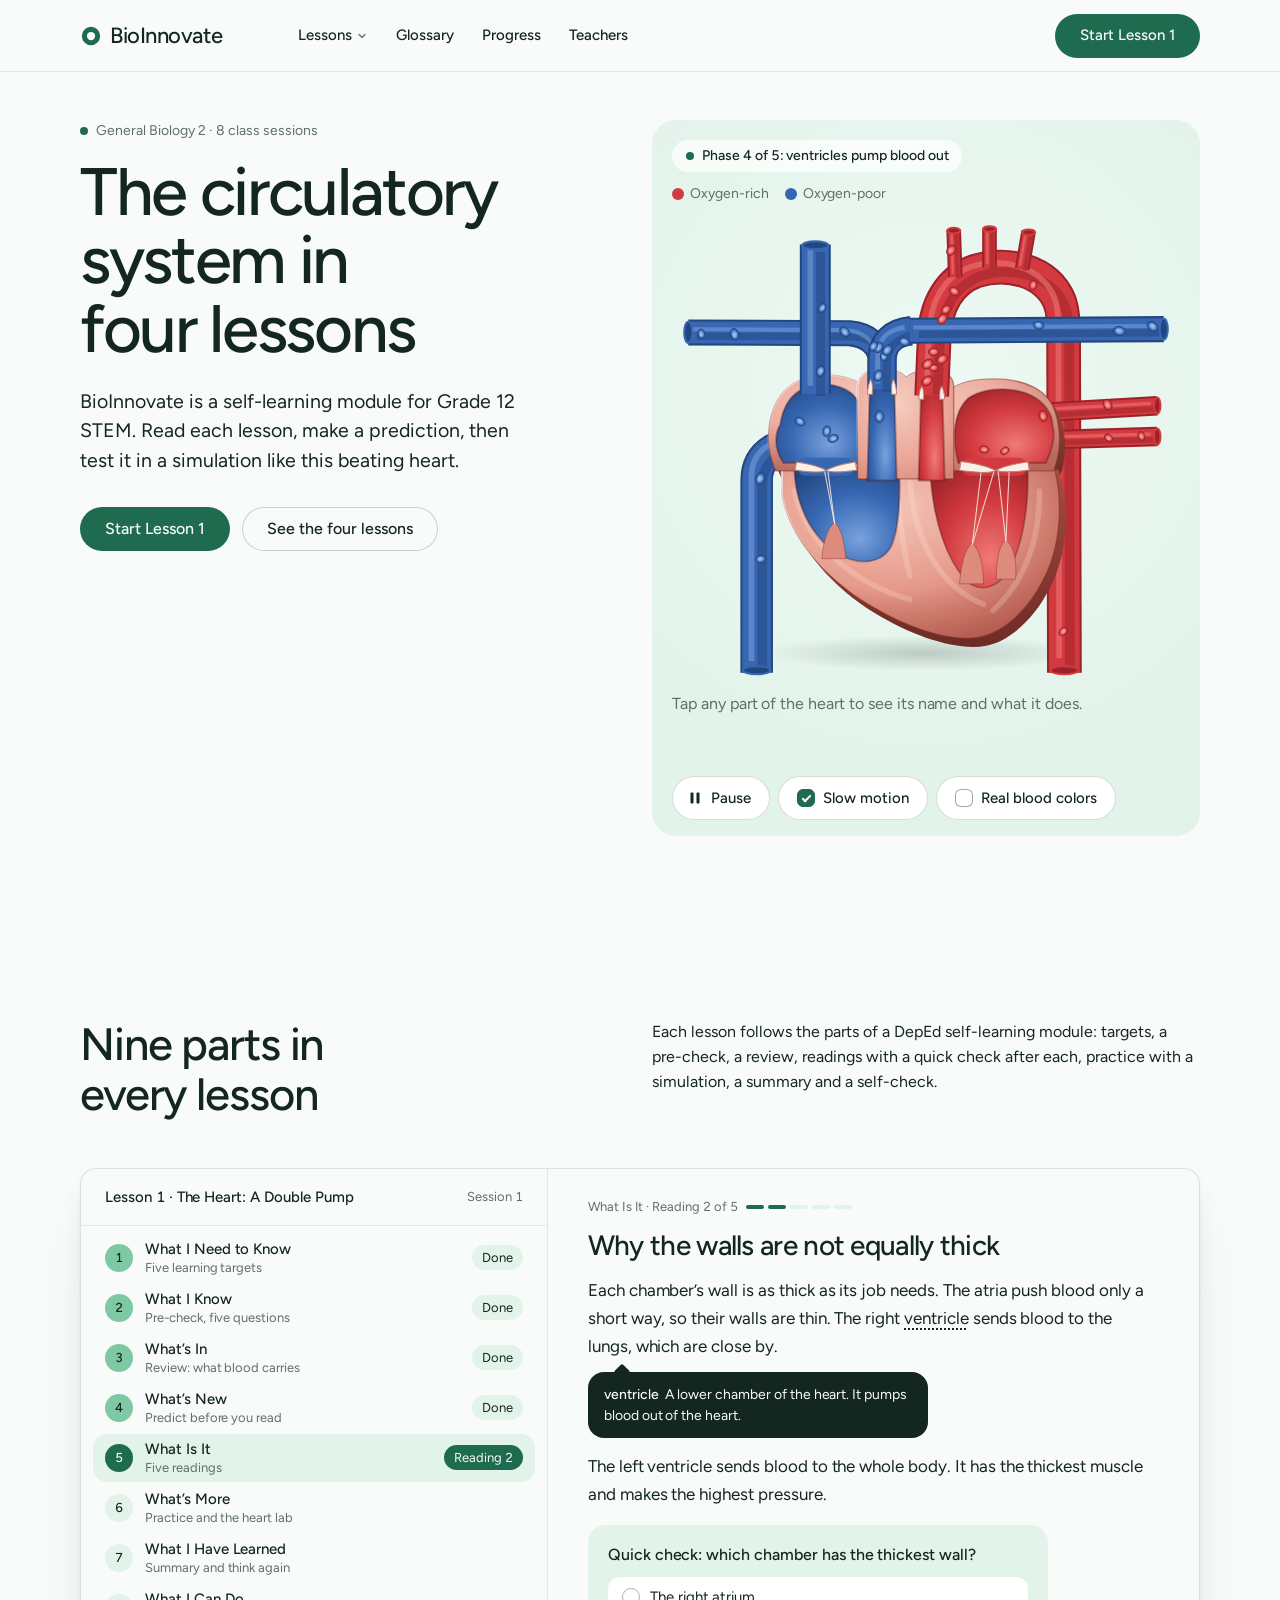
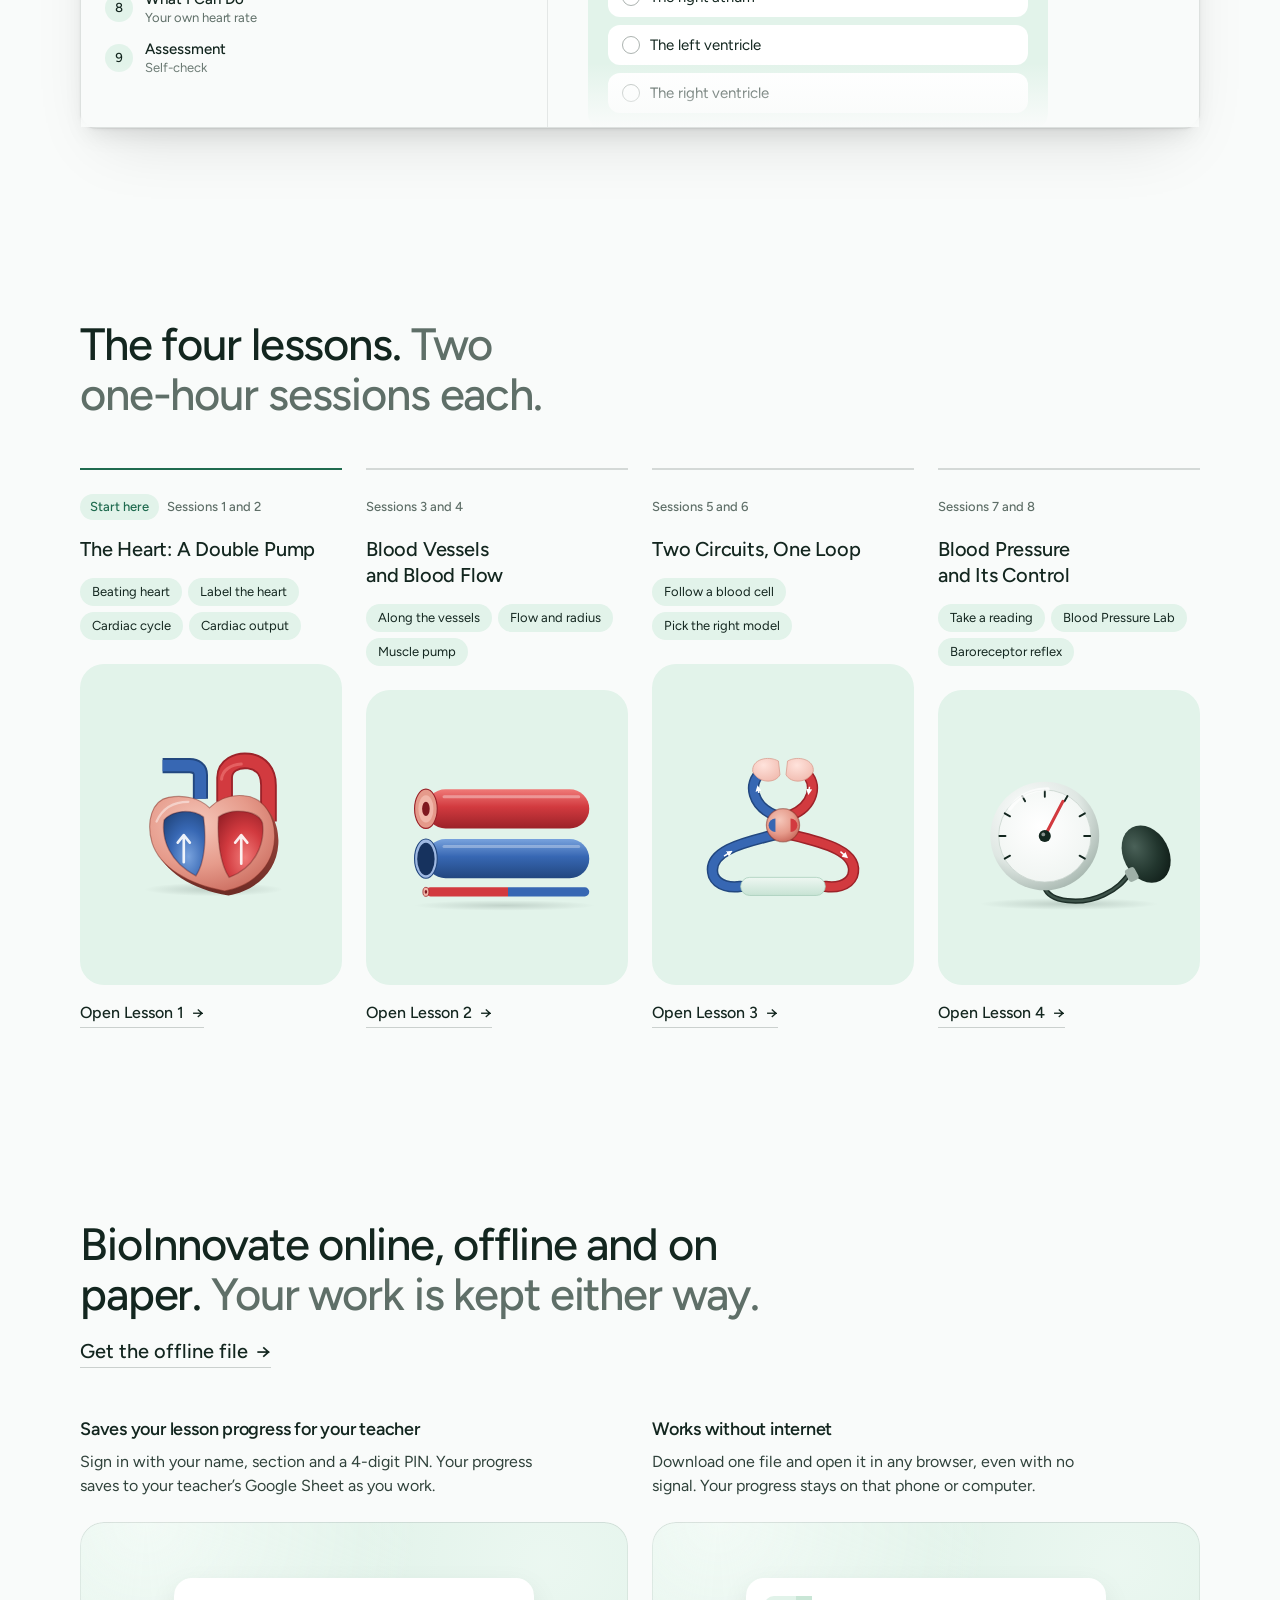
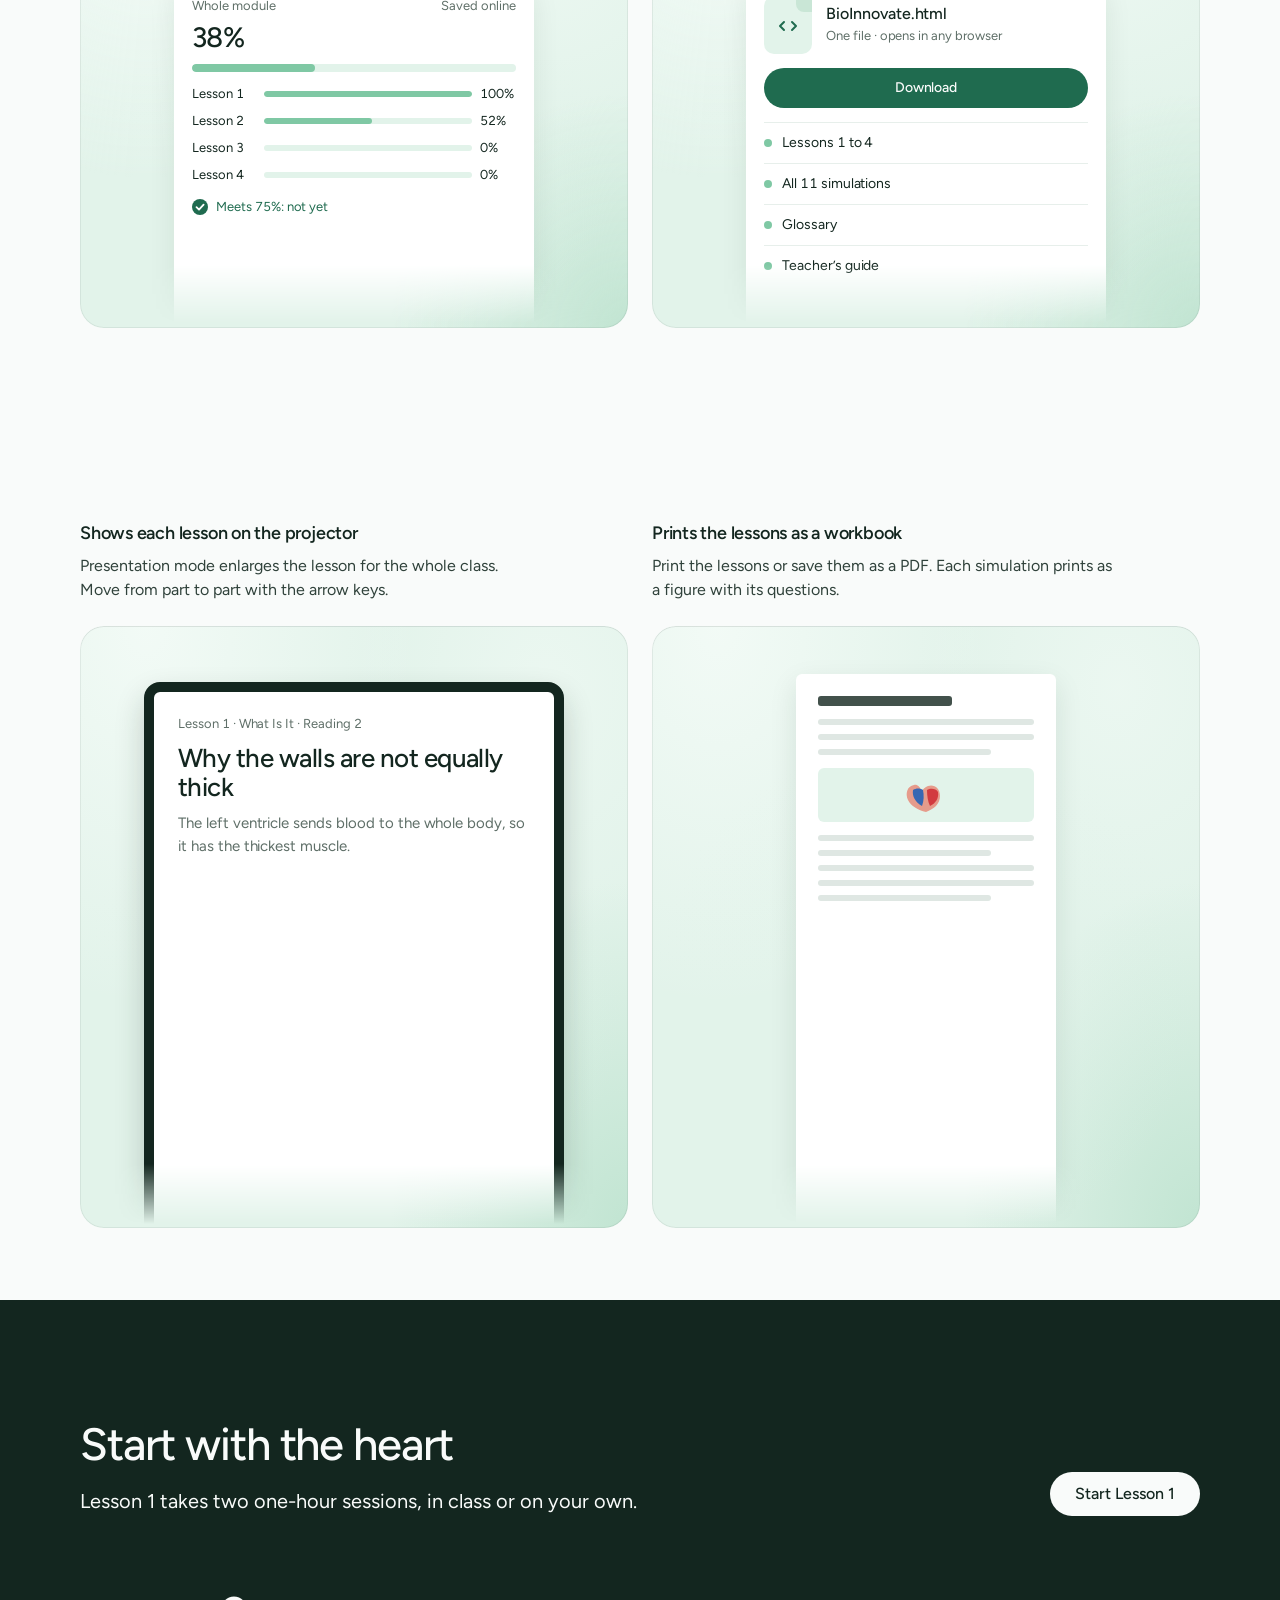
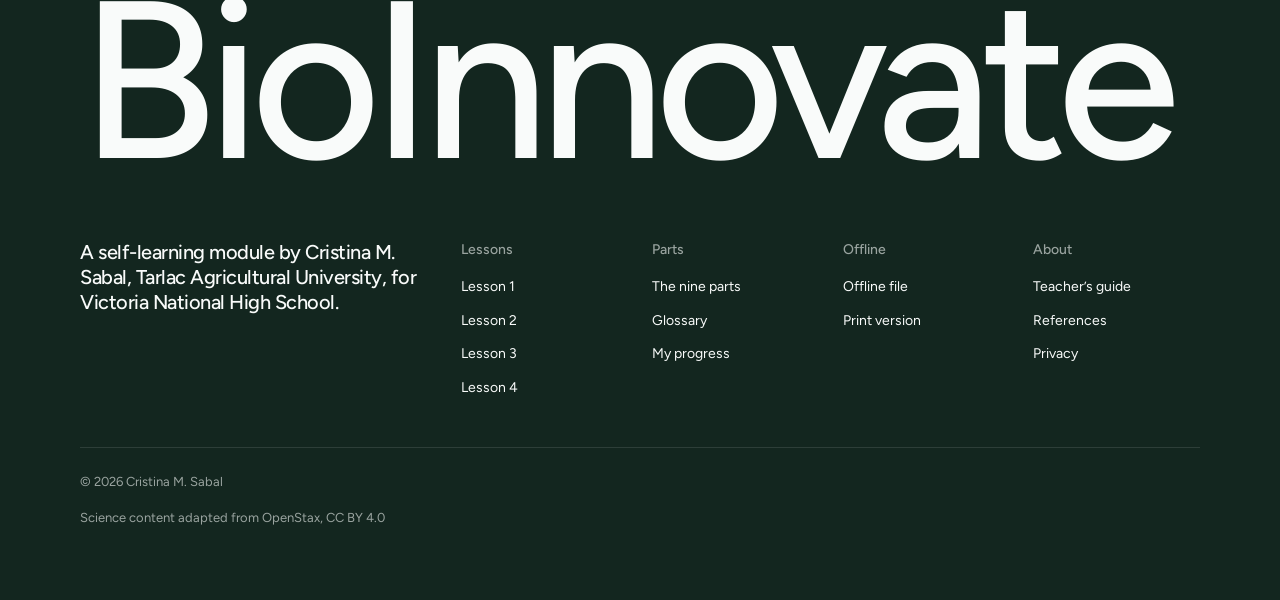
==== commit ce731867: "Version every stylesheet and script link so updates reach browsers at once Co-Authored-By: Claude Op" ====
--- a/index.html
+++ b/index.html
@@ -16,10 +16,10 @@
 <meta name="site-kind" content="software">
 <meta name="page-type" content="software">
 <link rel="preload" href="fonts/figtree.woff" as="font" type="font/woff" crossorigin>
-<link rel="stylesheet" href="assets/system.css">
-<link rel="stylesheet" href="assets/ui/cards.css">
-<link rel="stylesheet" href="assets/motion/motion.css">
-<link rel="stylesheet" href="assets/layout/layout.css">
+<link rel="stylesheet" href="assets/system.css?v=177c4fa4">
+<link rel="stylesheet" href="assets/ui/cards.css?v=ec7a0b72">
+<link rel="stylesheet" href="assets/motion/motion.css?v=6a8e049b">
+<link rel="stylesheet" href="assets/layout/layout.css?v=83f00c78">
 <style>
 :root {
   --p-bg: #f9fbfa; --p-surface: #e2f3ea; --p-ink: #13261f; --p-muted: #5f6f68;
@@ -33,9 +33,9 @@
   --display-tracking-xl: -0.035em;
 }
 </style>
-<link rel="stylesheet" href="assets/ui/base.css">
-<link rel="stylesheet" href="css/site.css">
-<link rel="stylesheet" href="css/sim.css">
+<link rel="stylesheet" href="assets/ui/base.css?v=1168d258">
+<link rel="stylesheet" href="css/site.css?v=15fbfea0">
+<link rel="stylesheet" href="css/sim.css?v=6a3431f7">
 <script>document.documentElement.classList.add('m-enter');setTimeout(()=>document.documentElement.classList.add('m-enter-done'),700)</script>
 </head>
 <body>
@@ -275,11 +275,11 @@
   </div>
 </footer>
 
-<script type="module" src="assets/system.js"></script>
-<script type="module" src="assets/motion/motion.js"></script>
-<script type="module" src="assets/layout/layout.js"></script>
-<script src="js/heart.js"></script>
-<script src="js/site.js"></script>
+<script type="module" src="assets/system.js?v=bcc86e83"></script>
+<script type="module" src="assets/motion/motion.js?v=567e8410"></script>
+<script type="module" src="assets/layout/layout.js?v=f6274f27"></script>
+<script src="js/heart.js?v=2db81f7a"></script>
+<script src="js/site.js?v=ff5bd797"></script>
 <script>BioHeart.mount(document.getElementById('hero-heart'), { mode: 'hero' });</script>
 </body>
 </html>
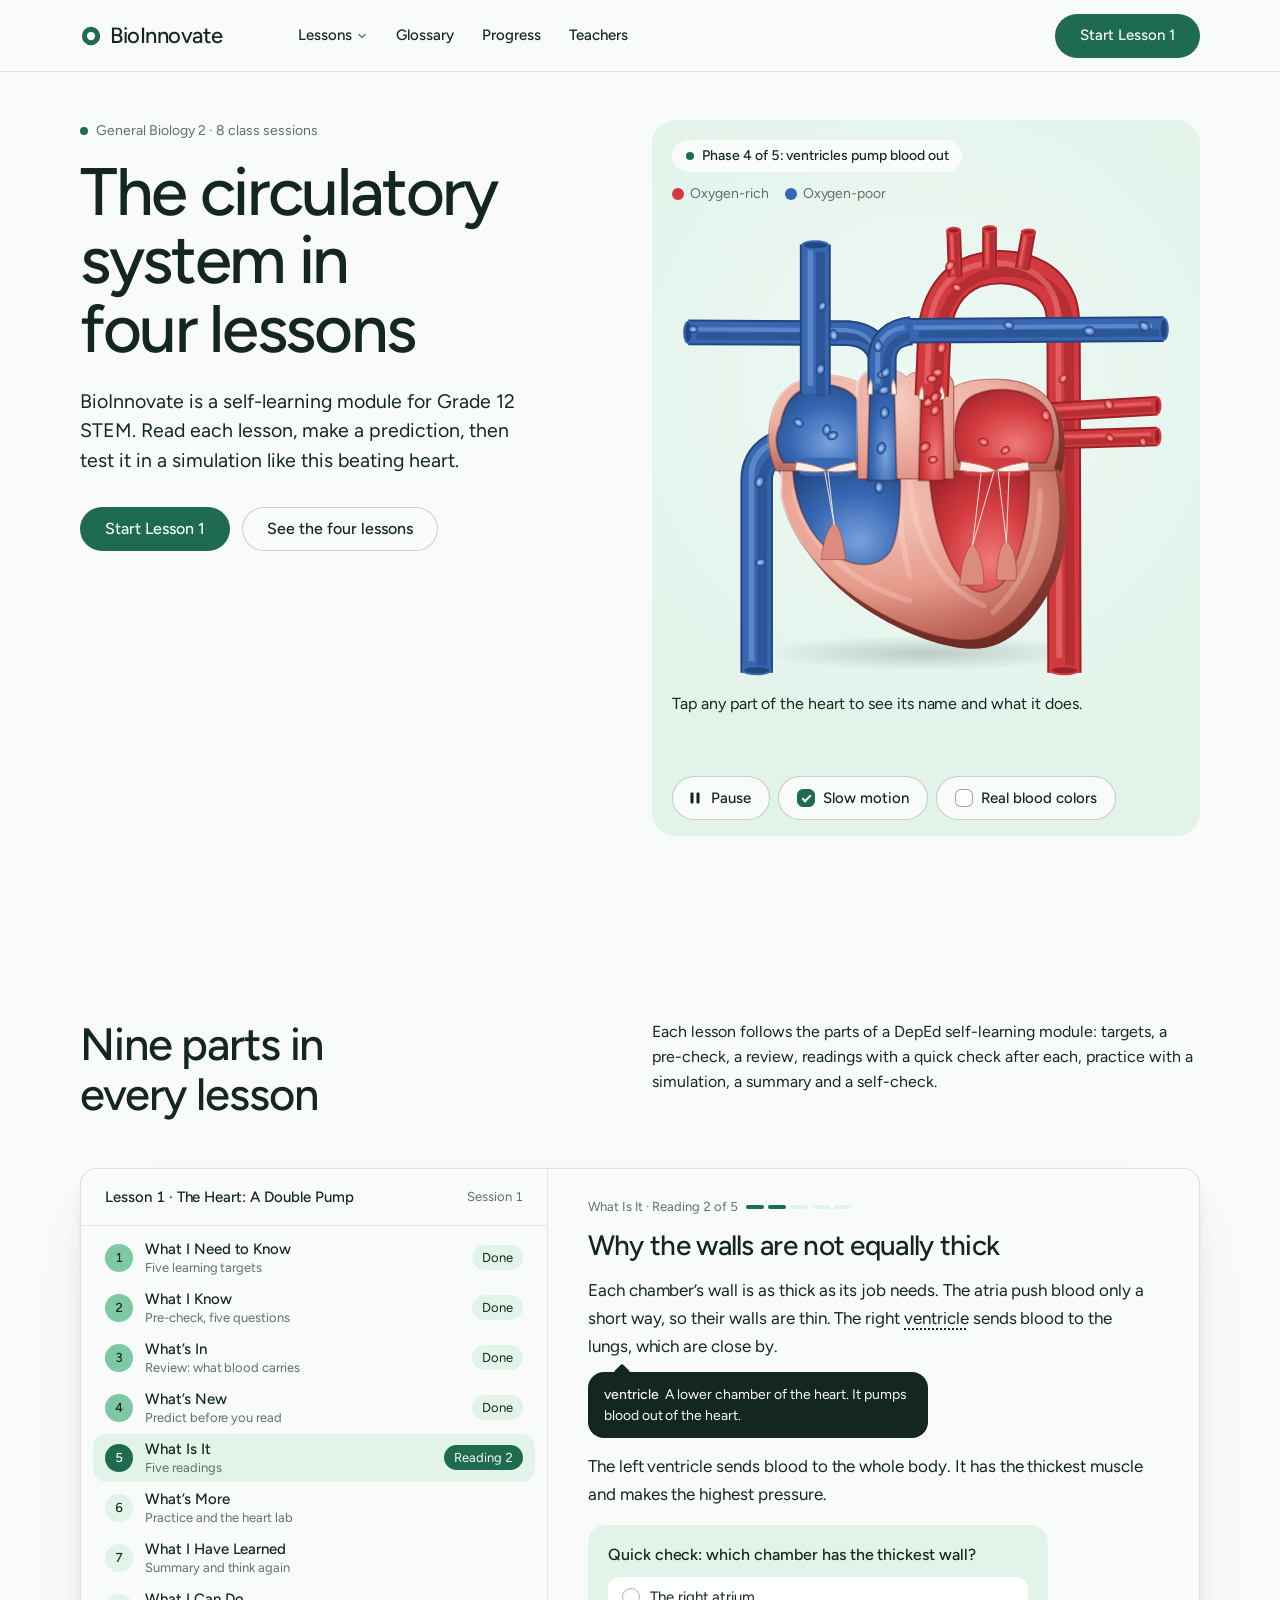
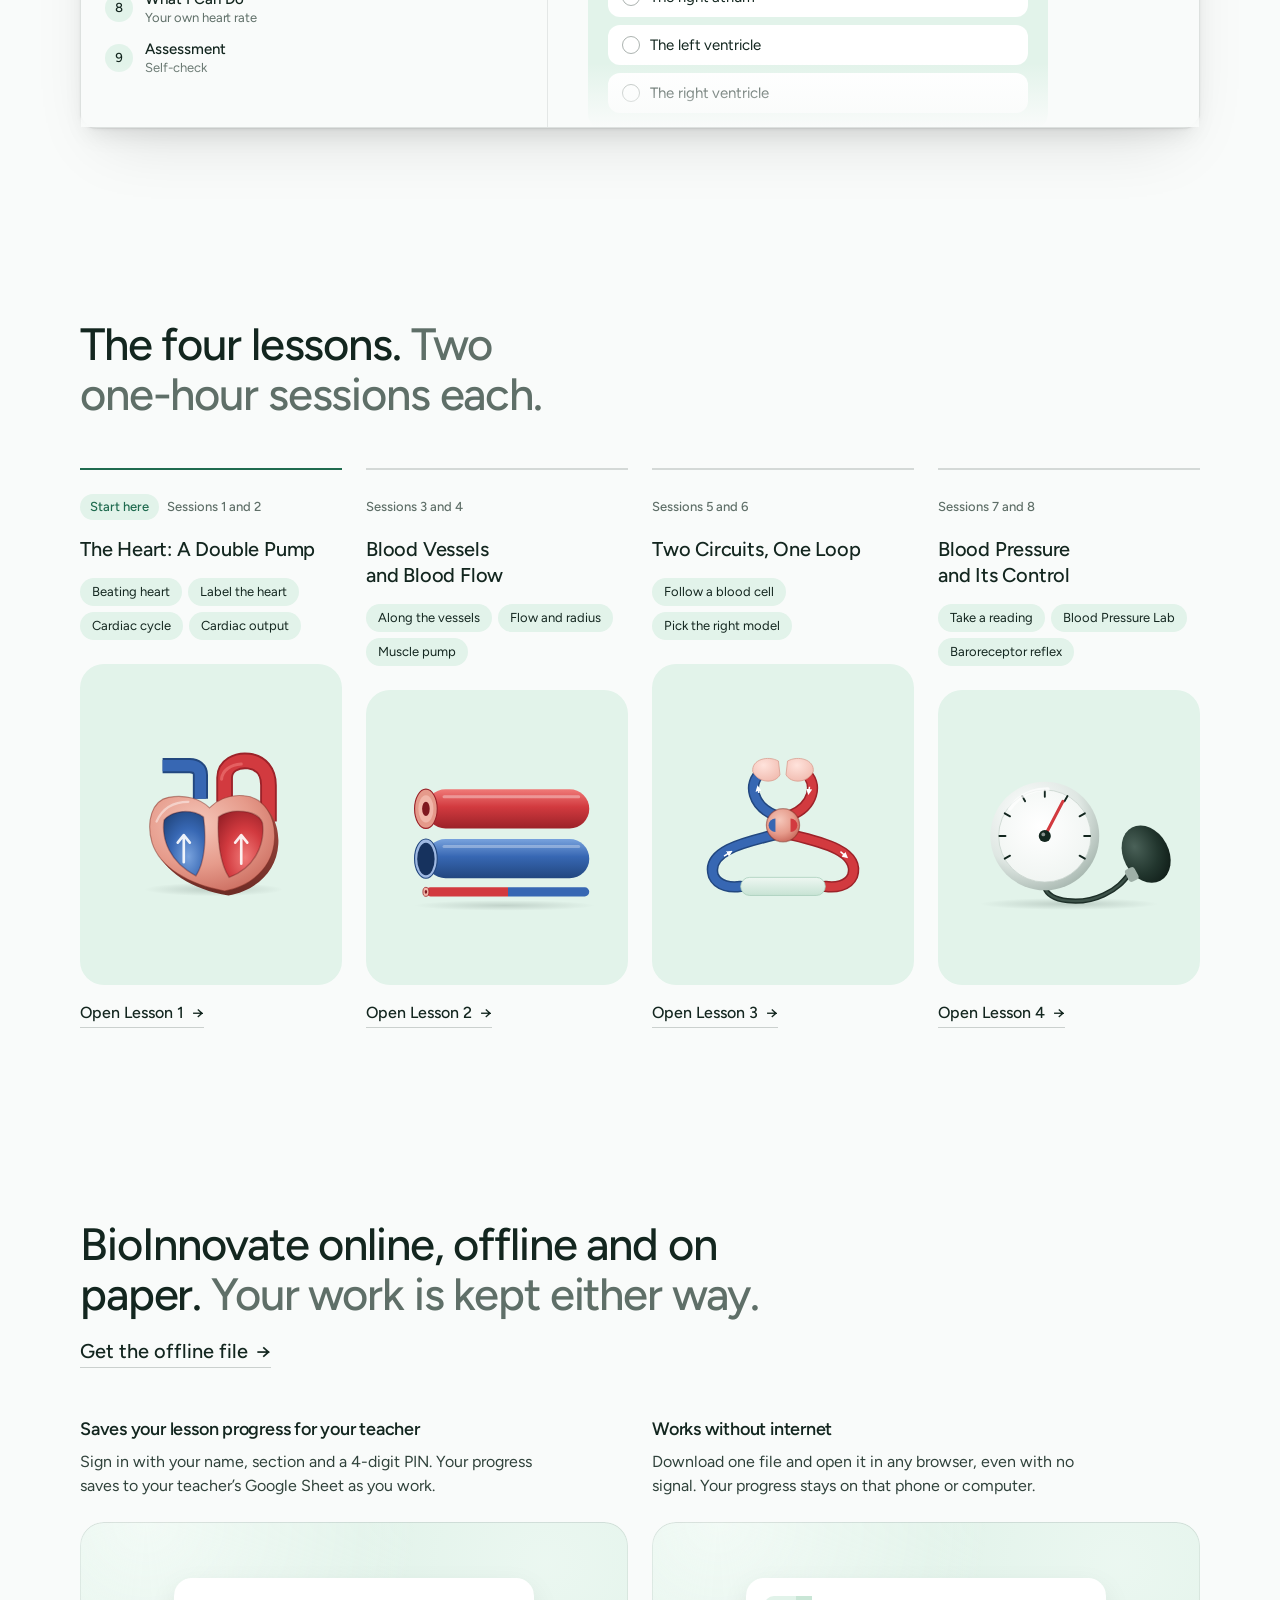
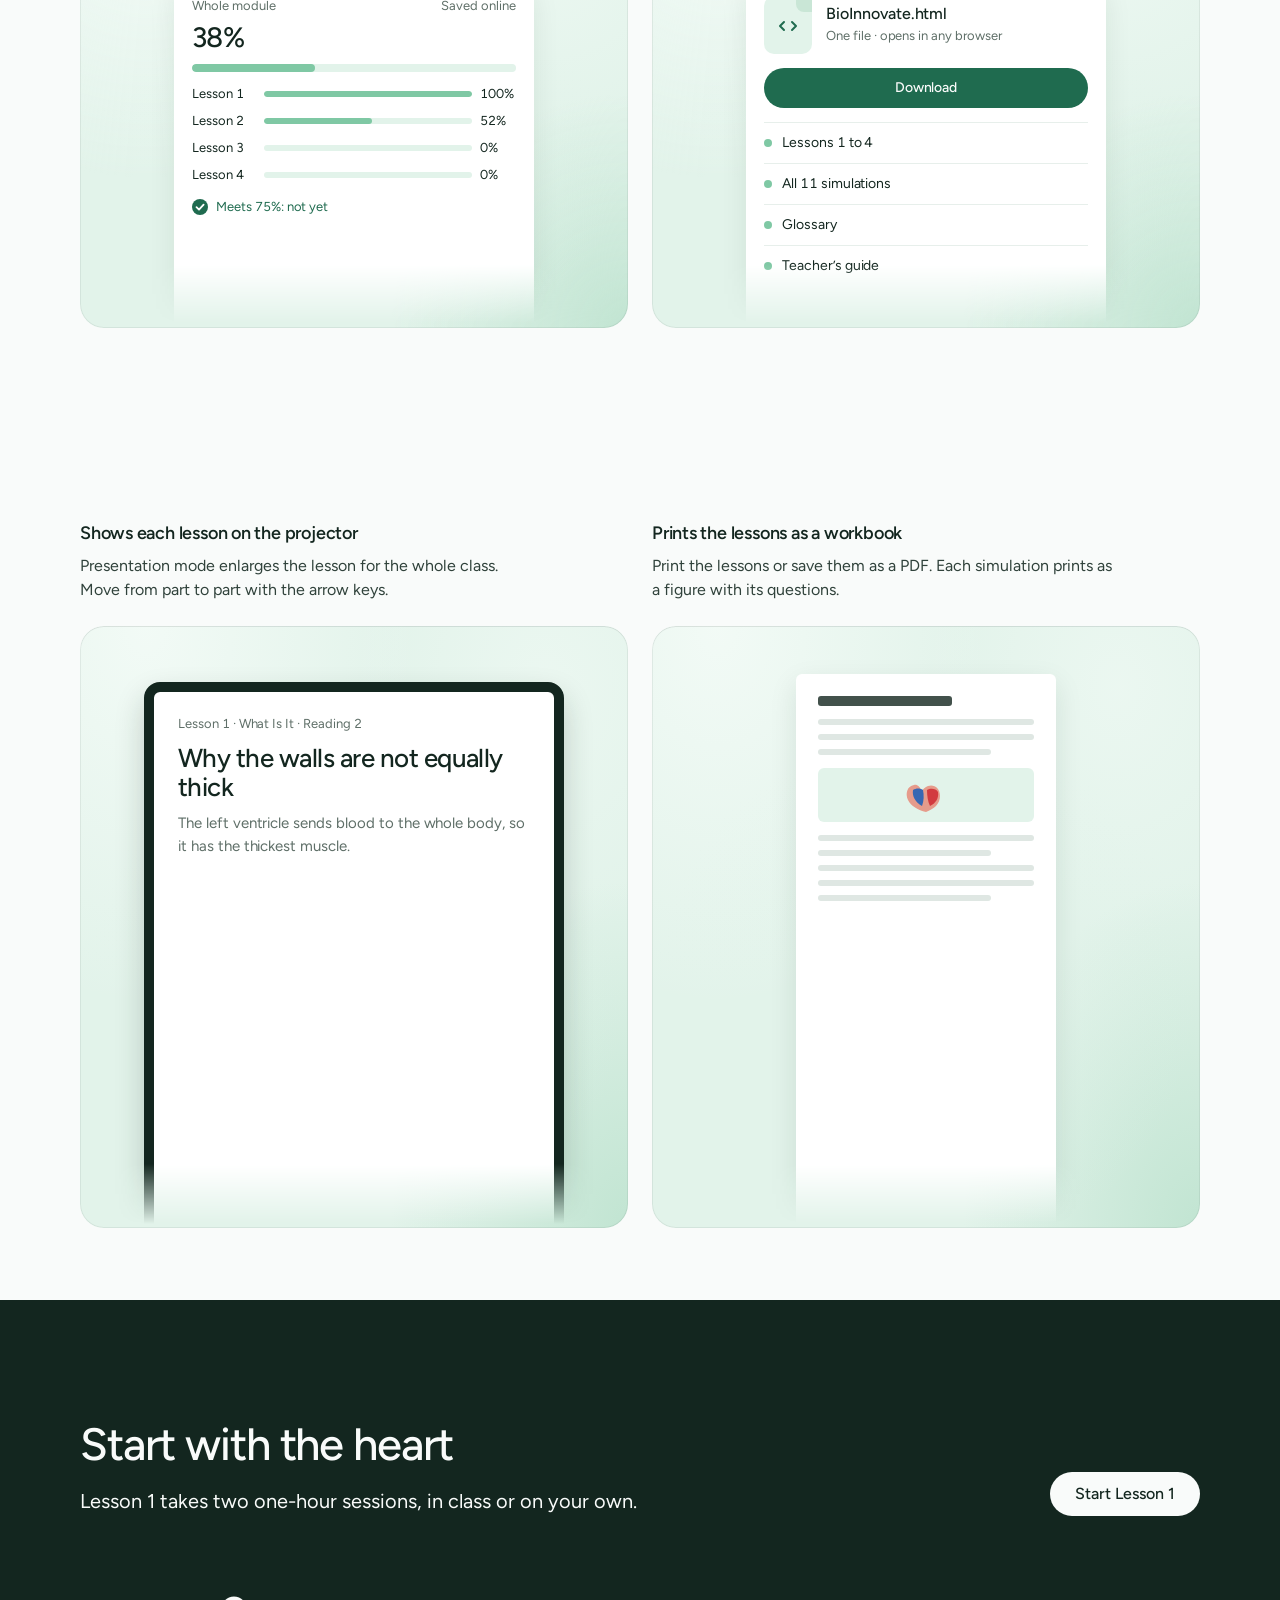
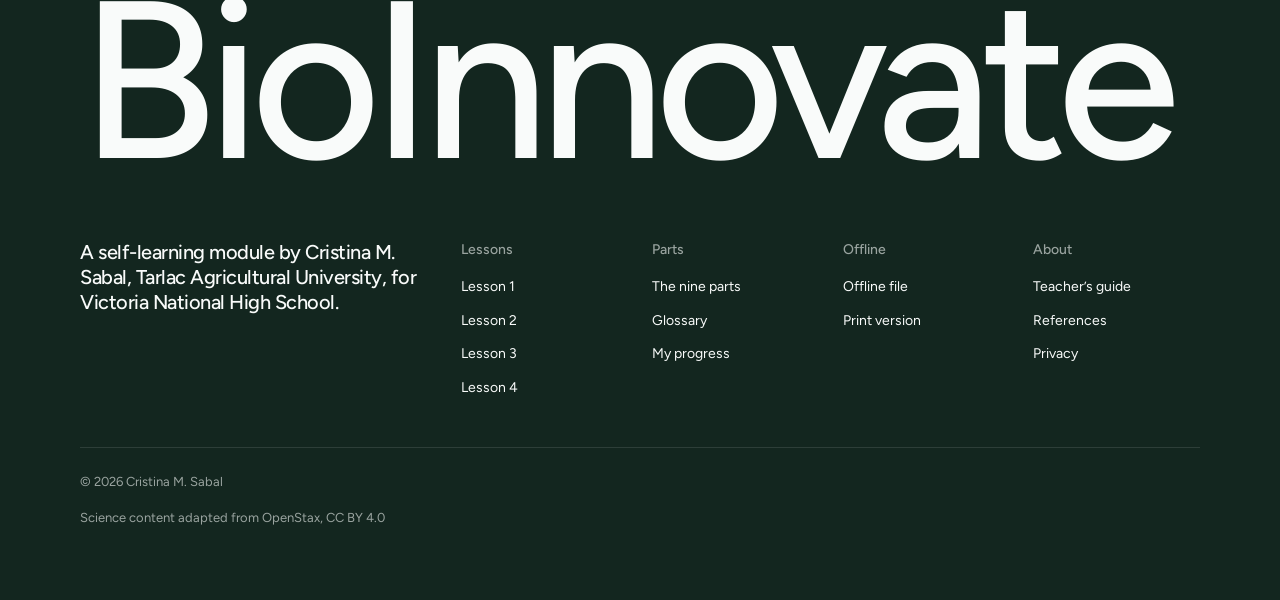
==== commit 29bf5028: "Run the design checks on every page and fix what they found - Lesson 4: a hidden data table made the" ====
--- a/index.html
+++ b/index.html
@@ -35,7 +35,7 @@
 </style>
 <link rel="stylesheet" href="assets/ui/base.css?v=1168d258">
 <link rel="stylesheet" href="css/site.css?v=15fbfea0">
-<link rel="stylesheet" href="css/sim.css?v=6a3431f7">
+<link rel="stylesheet" href="css/sim.css?v=e1817dd1">
 <script>document.documentElement.classList.add('m-enter');setTimeout(()=>document.documentElement.classList.add('m-enter-done'),700)</script>
 </head>
 <body>
--- a/css/sim.css
+++ b/css/sim.css
@@ -109,13 +109,13 @@
 .bh-info p { margin: 0; }
 .bh-info__name { font-size: 16px; line-height: 24px; font-weight: 500; }
 .bh-info__name:empty { display: none; }
-.bh-info__text { font-size: 16px; line-height: 24px; color: var(--bh-muted); max-width: 62ch; }
+.bh-info__text { font-size: 16px; line-height: 24px; color: var(--bh-ink); max-width: 62ch; }
 
 /* controls: the system's secondary button look, on the frame */
 .bh-controls { display: flex; flex-wrap: wrap; align-items: center; gap: 8px; }
 .bh-btn, .bh-chip {
   display: inline-flex; align-items: center; gap: 8px; height: 44px; padding: 0 18px;
-  border: 1px solid rgba(19, 38, 31, .16); border-radius: 999px; background: #fff; color: var(--bh-ink);
+  border: 1px solid rgba(19, 38, 31, .22); border-radius: 999px; background: var(--p-bg, #f9fbfa); color: var(--bh-ink);
   font: 500 15px/1 var(--font-text, "Figtree", sans-serif); white-space: nowrap; cursor: pointer;
   transition: background-color 150ms cubic-bezier(.2, .8, .2, 1), border-color 150ms cubic-bezier(.2, .8, .2, 1), transform 90ms cubic-bezier(.2, .8, .2, 1);
 }
